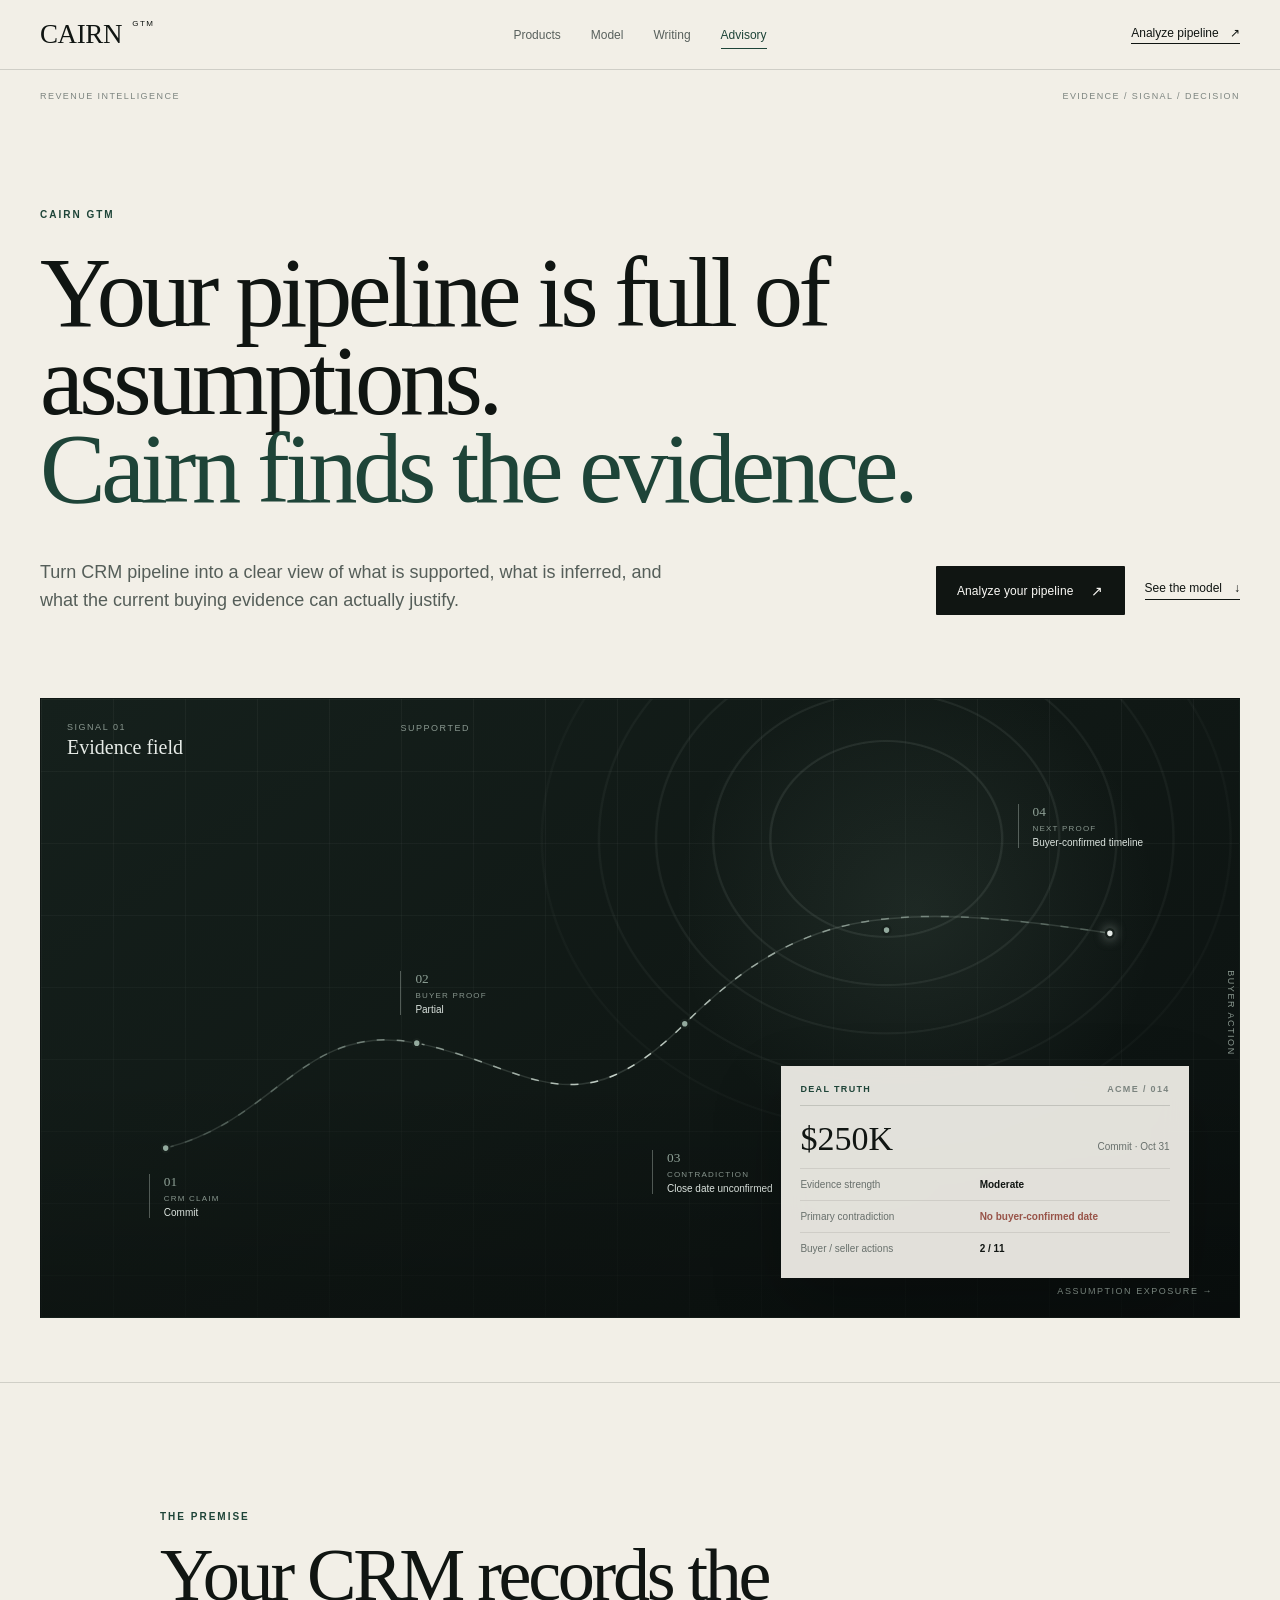
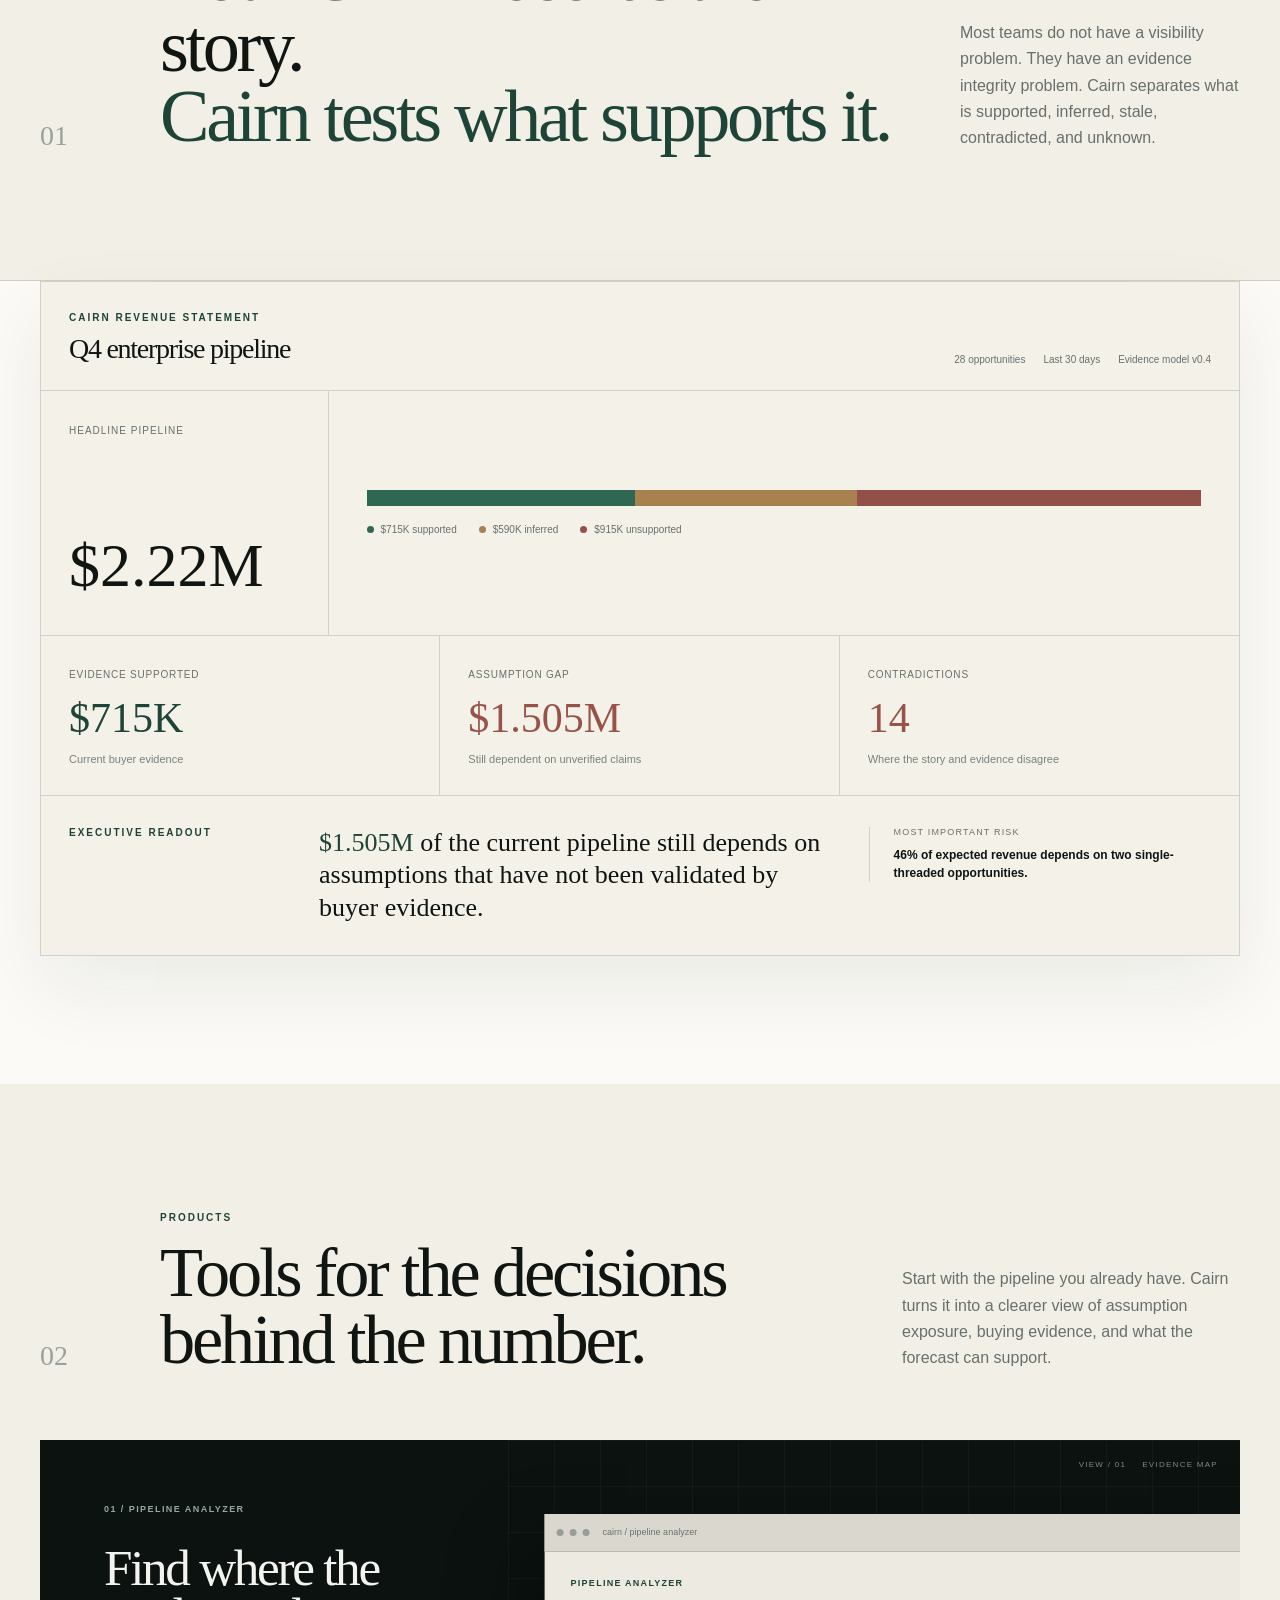
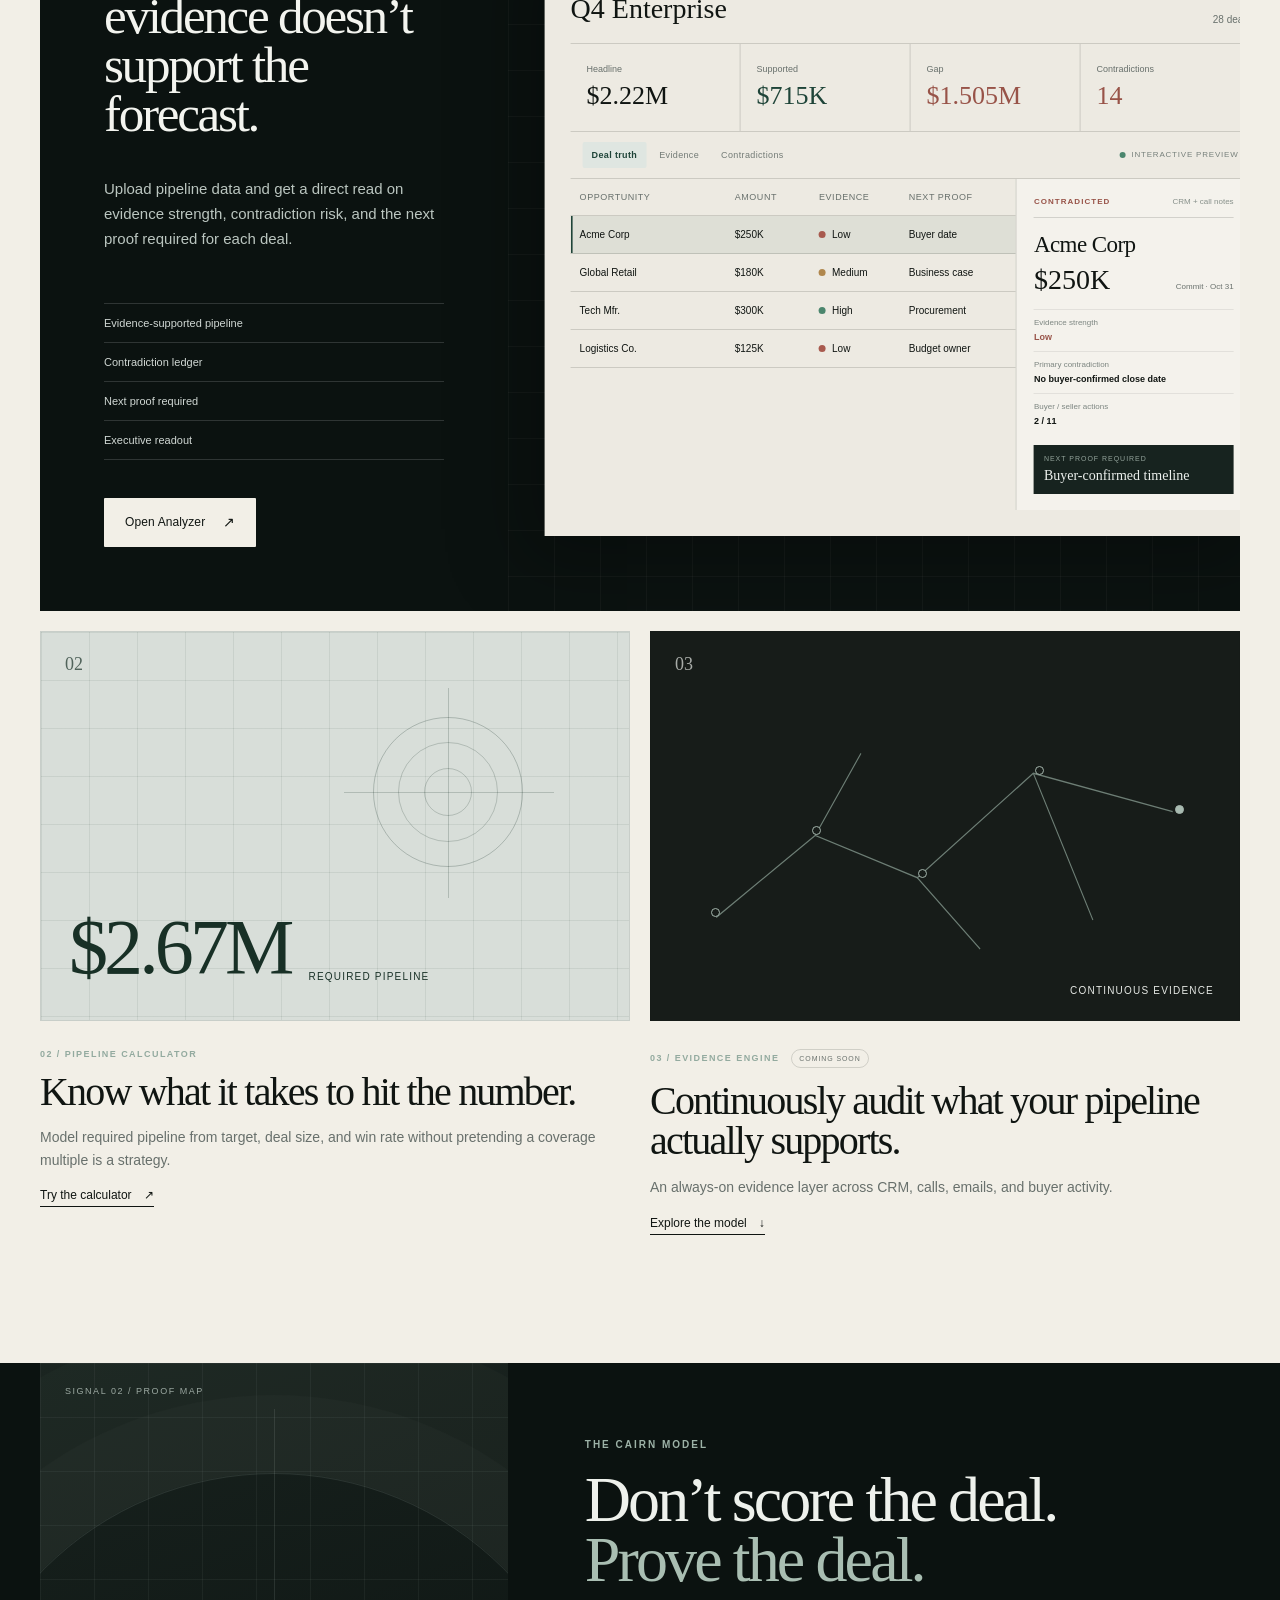
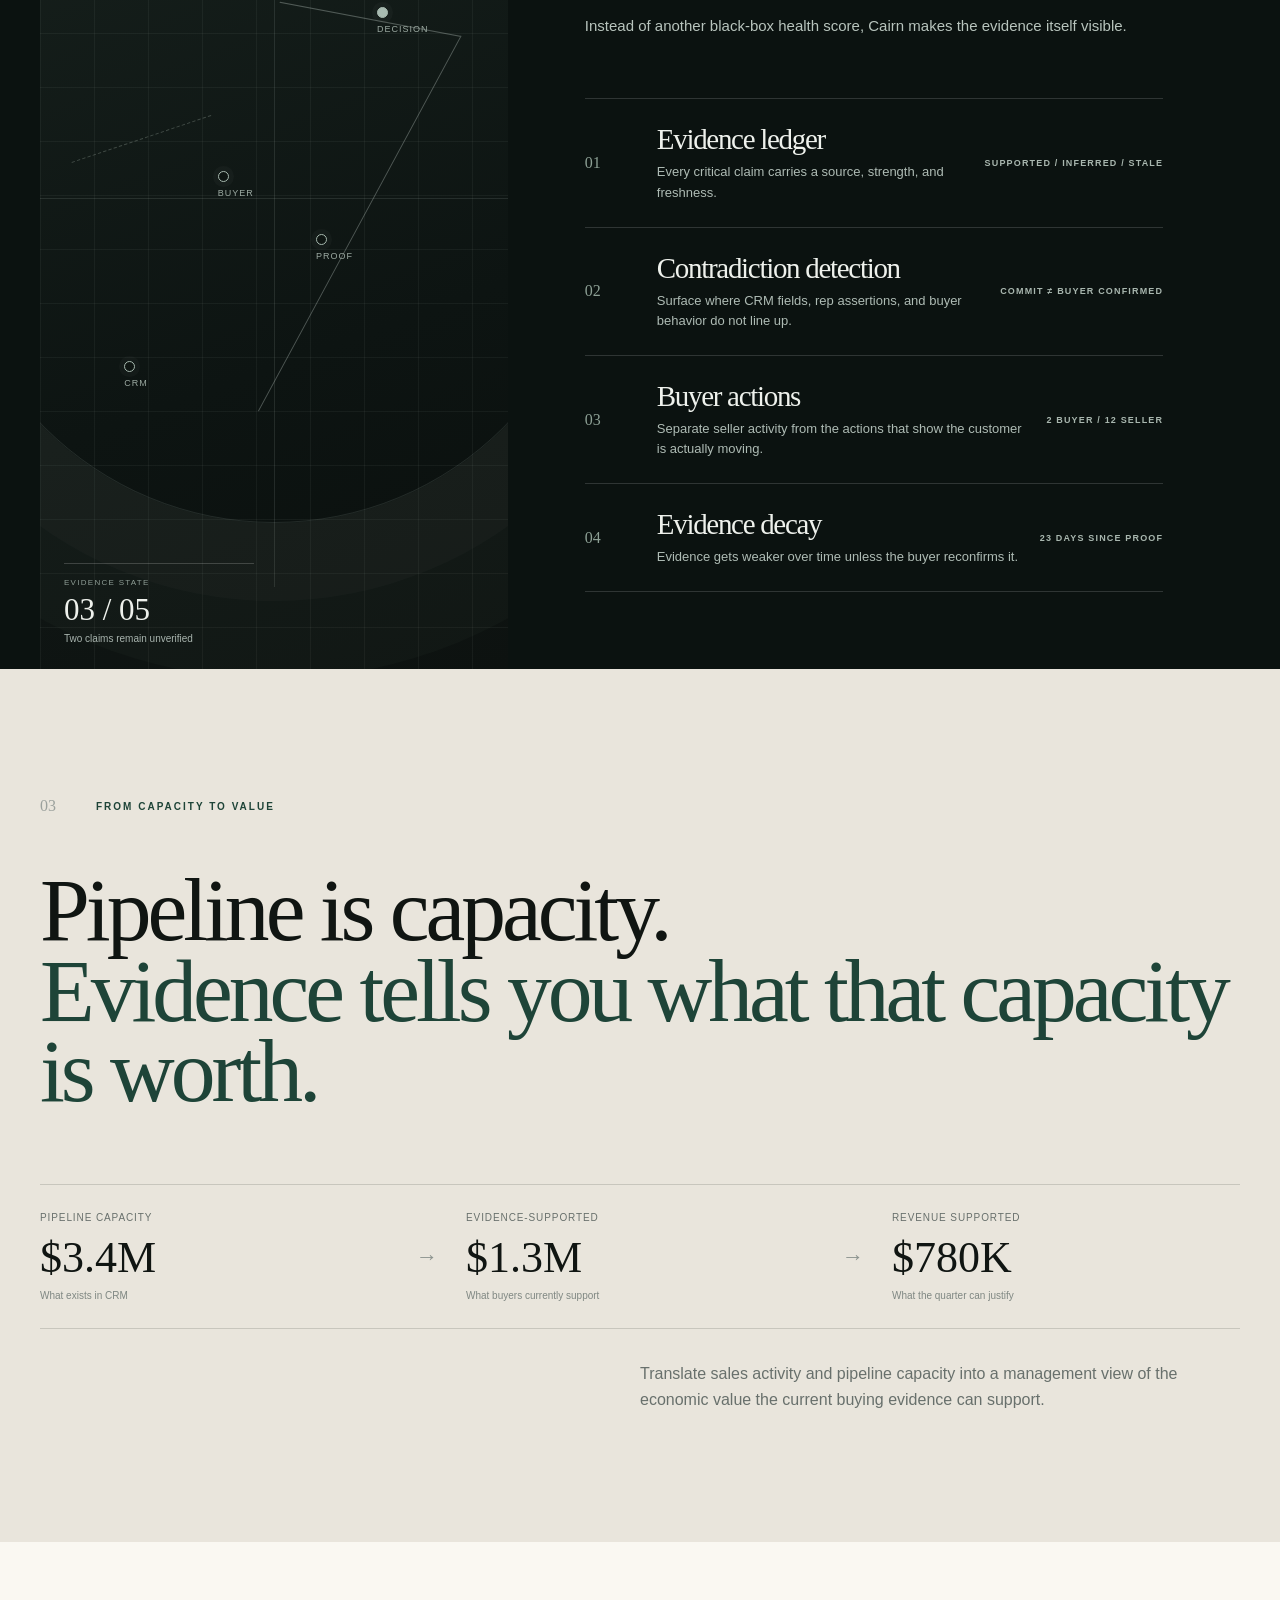
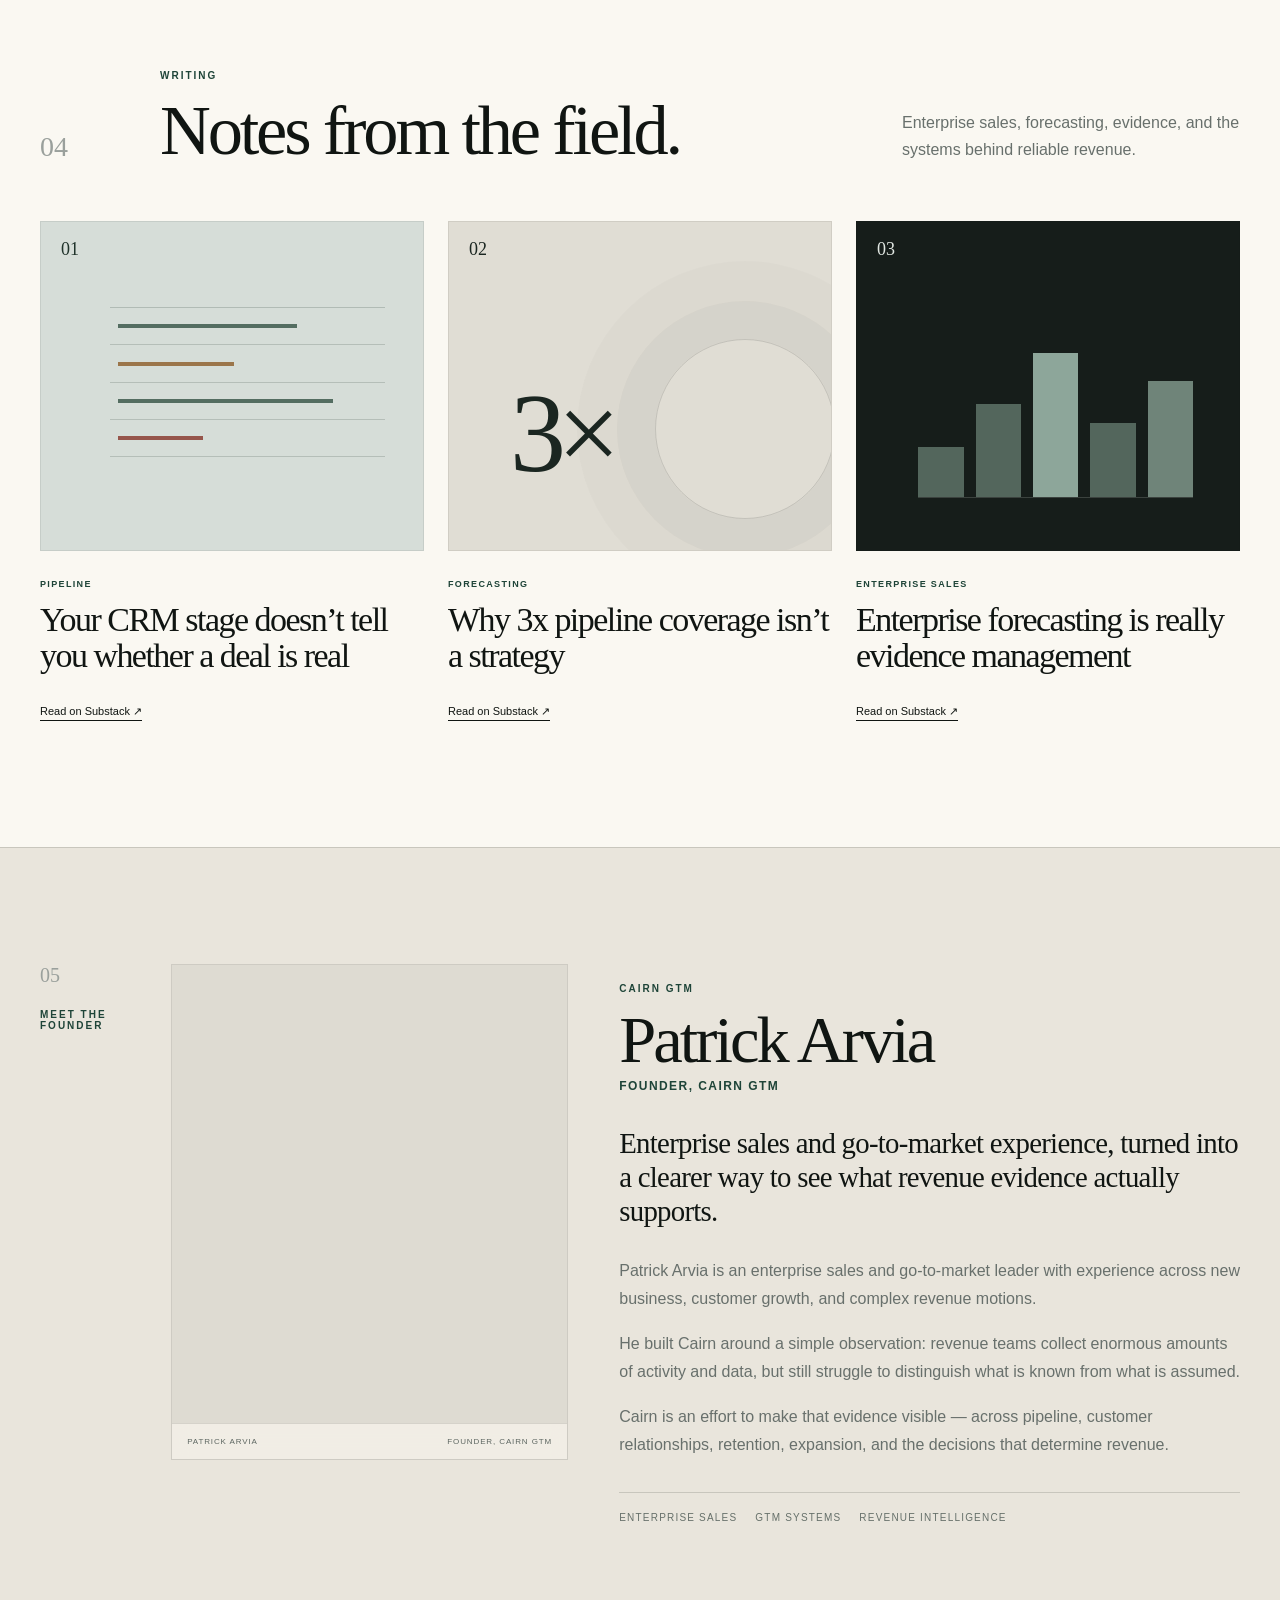
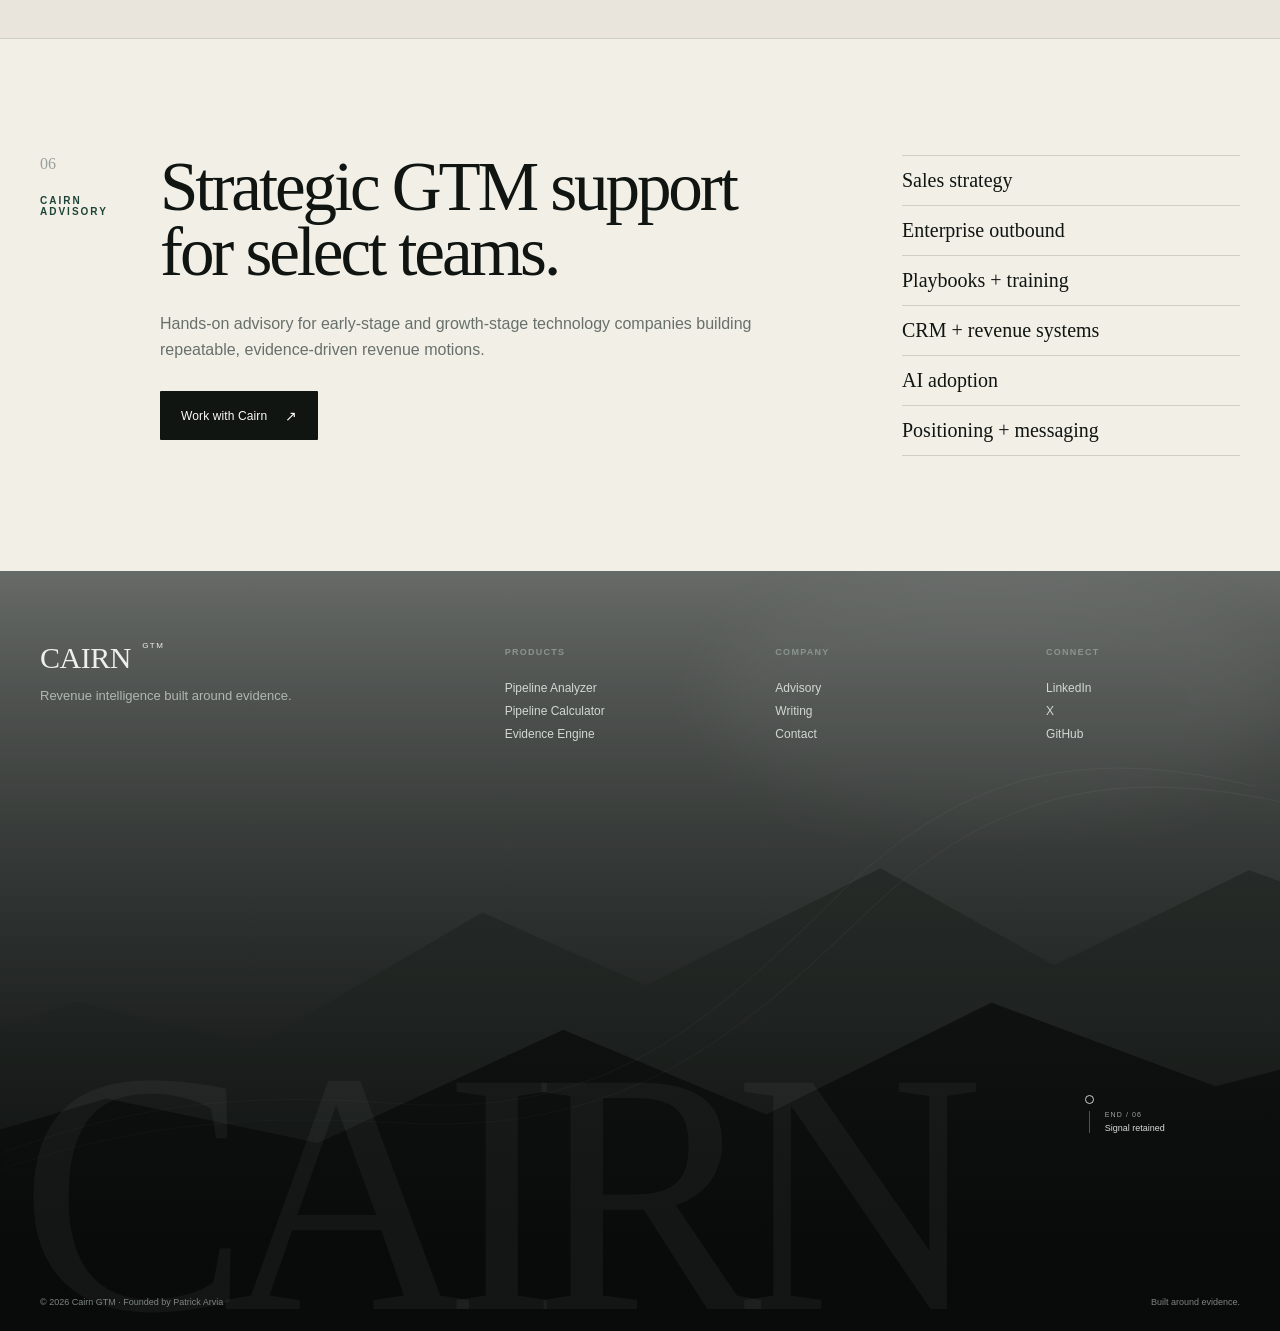
==== index.html @ 14c8bf33 "Restore founder portrait asset" ====
<!doctype html>
<html lang="en" class="no-js">
<head>
  <meta charset="utf-8" />
  <meta name="viewport" content="width=device-width, initial-scale=1" />
  <meta name="description" content="Cairn GTM is an enterprise sales and go-to-market advisory practice founded by Patrick Arvia, with tools for pipeline quality, forecasting, and deal execution." />
  <meta name="theme-color" content="#f2efe7" />
  <meta name="robots" content="index,follow,max-image-preview:large,max-snippet:-1,max-video-preview:-1" />
  <meta name="author" content="Cairn GTM" />
  <link rel="canonical" href="https://cairngtm.com/" />
  <link rel="icon" href="/favicon-96.png" sizes="96x96" type="image/png" />
  <link rel="icon" href="/favicon.svg" type="image/svg+xml" />
  <link rel="manifest" href="/site.webmanifest" />
  <meta property="og:title" content="Cairn GTM — Evidence for Revenue" />
  <meta property="og:description" content="Your pipeline is full of assumptions. Cairn finds the evidence." />
  <meta property="og:type" content="website" />
  <meta property="og:url" content="https://cairngtm.com/" />
  <meta property="og:site_name" content="Cairn GTM" />
  <meta property="og:image" content="https://cairngtm.com/og-image.png" />
  <meta property="og:image:width" content="1200" />
  <meta property="og:image:height" content="630" />
  <meta property="og:image:alt" content="Cairn GTM — Your pipeline is full of assumptions. Cairn finds the evidence." />
  <meta name="twitter:card" content="summary_large_image" />
  <meta name="twitter:title" content="Cairn GTM — Evidence for Revenue" />
  <meta name="twitter:description" content="Your pipeline is full of assumptions. Cairn finds the evidence." />
  <meta name="twitter:image" content="https://cairngtm.com/og-image.png" />
  <meta name="twitter:image:alt" content="Cairn GTM — Your pipeline is full of assumptions. Cairn finds the evidence." />
  <title>Cairn GTM — Evidence for Revenue</title>
  <script type="application/ld+json">
  {
    "@context": "https://schema.org",
    "@type": "WebSite",
    "name": "Cairn GTM",
    "alternateName": ["Cairn", "cairngtm.com"],
    "url": "https://cairngtm.com/"
  }
  </script>

  <script type="application/ld+json">
  {
    "@context": "https://schema.org",
    "@type": "Organization",
    "name": "Cairn GTM",
    "url": "https://cairngtm.com/",
    "description": "An independent enterprise sales and go-to-market advisory practice with evidence-based tools for pipeline quality, forecasting, and deal execution.",
    "founder": {
      "@type": "Person",
      "name": "Patrick Arvia",
      "url": "https://patrickarvia.com/"
    },
    "sameAs": [
      "https://www.linkedin.com/company/cairn-gtm/",
      "https://x.com/CairnGTM"
    ],
    "knowsAbout": [
      "Enterprise sales",
      "Go-to-market strategy",
      "Pipeline intelligence",
      "Sales forecasting",
      "Deal execution",
      "Artificial intelligence adoption"
    ]
  }
  </script>

  <style>
:root{
  --paper:#f2efe7;
  --paper2:#e9e5dc;
  --white:#fbfaf6;
  --ink:#101512;
  --forest:#1e4438;
  --forest2:#17352d;
  --night:#0b1210;
  --night2:#121a17;
  --sage:#9aafa4;
  --muted:#68706c;
  --line:rgba(16,21,18,.15);
  --line-light:rgba(255,255,255,.15);
  --red:#985348;
  --amber:#a27c49;
}
*{box-sizing:border-box}
html{scroll-behavior:smooth}
body{margin:0;background:var(--paper);color:var(--ink);font-family:"Helvetica Neue",Arial,sans-serif;-webkit-font-smoothing:antialiased}
a{color:inherit;text-decoration:none}
button{font:inherit}
h1,h2,h3{font-family:"Iowan Old Style","Palatino Linotype","Book Antiqua",Georgia,serif;font-weight:400;letter-spacing:-.045em;margin:0}
h1 em,h2 em{font-style:normal;color:var(--forest)}
.eyebrow{margin:0;font-size:9px;letter-spacing:.2em;font-weight:700;color:var(--forest);text-transform:uppercase}
.section-index{font-family:"Iowan Old Style",Georgia,serif;font-size:24px;color:#9aa09c}
.button{display:inline-flex;align-items:center;justify-content:center;gap:18px;min-height:47px;padding:0 18px;border:1px solid transparent;border-radius:1px;font-size:11px;letter-spacing:.01em;transition:.25s ease}.button span{font-size:14px}.button-dark{background:var(--ink);color:var(--white)}.button-dark:hover{background:var(--forest)}.button-paper{background:var(--paper);color:var(--ink)}.button-paper:hover{background:var(--white)}
.text-link{font-size:11px;border-bottom:1px solid currentColor;padding-bottom:4px;display:inline-flex;gap:12px;align-items:center}
[data-reveal]{opacity:0;transform:translateY(18px);transition:opacity .7s ease,transform .7s ease}[data-reveal].is-visible{opacity:1;transform:none}

.site-header{height:70px;padding:0 clamp(20px,5.3vw,86px);display:grid;grid-template-columns:1fr auto 1fr;align-items:center;border-bottom:1px solid var(--line);background:rgba(242,239,231,.91);backdrop-filter:blur(18px);position:sticky;top:0;z-index:50}
.wordmark{font-family:"Iowan Old Style",Georgia,serif;font-size:27px;letter-spacing:-.015em}.wordmark span{font-family:"Helvetica Neue",Arial,sans-serif;font-size:8px;letter-spacing:.18em;vertical-align:top;margin-left:4px}
.nav{display:flex;gap:30px;font-size:11px;color:#59615d}.nav a,.header-link{transition:.2s}.nav a:hover,.header-link:hover{color:var(--forest)}
.header-link{justify-self:end;font-size:11px;border-bottom:1px solid currentColor;padding-bottom:3px}.header-link span{margin-left:8px}.menu-toggle{display:none;border:0;background:none;font-size:11px}

.hero{padding:0 clamp(20px,5.3vw,86px) clamp(46px,5vw,78px);border-bottom:1px solid var(--line)}
.hero-meta{display:flex;justify-content:space-between;padding:21px 0 6px;font-size:8px;letter-spacing:.16em;text-transform:uppercase;color:#7d8580}
.hero-copy{padding:clamp(62px,8vw,118px) 0 clamp(60px,6.5vw,98px)}
.hero-copy>.eyebrow{margin-bottom:29px}
.hero h1{font-size:clamp(64px,7.7vw,124px);line-height:.89;max-width:1350px}
.hero-bottom{margin-top:45px;display:grid;grid-template-columns:minmax(280px,650px) auto;gap:50px;align-items:end}
.hero-bottom>p{font-size:17px;line-height:1.62;color:#555e59;margin:0;max-width:640px}.hero-actions{display:flex;align-items:center;justify-content:flex-end;gap:20px;flex-wrap:wrap}

.signal-field{height:clamp(520px,52vw,690px);position:relative;overflow:hidden;background:linear-gradient(145deg,#15201c 0%,#101815 52%,#0b1110 100%);color:#e8ede8;border:1px solid rgba(16,21,18,.08)}
.signal-grid{position:absolute;inset:0;background-image:linear-gradient(rgba(231,238,234,.055) 1px,transparent 1px),linear-gradient(90deg,rgba(231,238,234,.055) 1px,transparent 1px);background-size:72px 72px;mask-image:linear-gradient(to bottom,rgba(0,0,0,.84),rgba(0,0,0,.35))}
.signal-contours{position:absolute;right:-8%;top:-34%;width:72%;height:118%;opacity:.28;background:radial-gradient(ellipse at 48% 48%,transparent 0 18%,rgba(211,225,216,.32) 18.15% 18.35%,transparent 18.55% 27%,rgba(211,225,216,.27) 27.15% 27.35%,transparent 27.55% 36%,rgba(211,225,216,.22) 36.15% 36.35%,transparent 36.55% 45%,rgba(211,225,216,.16) 45.15% 45.35%,transparent 45.55% 54%,rgba(211,225,216,.1) 54.15% 54.35%,transparent 54.55%)}
.signal-field:after{content:"";position:absolute;inset:0;pointer-events:none;background:radial-gradient(circle at 73% 34%,rgba(132,166,148,.12),transparent 25%),linear-gradient(180deg,transparent 60%,rgba(0,0,0,.22));}
.signal-label{position:absolute;left:26px;top:23px;z-index:5;display:grid;gap:4px}.signal-label span,.axis-label{font-size:8px;letter-spacing:.17em;text-transform:uppercase;color:#89978f}.signal-label strong{font-family:"Iowan Old Style",Georgia,serif;font-size:18px;font-weight:400;color:#e6ebe7}
.axis-label{position:absolute;z-index:5}.axis-top{left:30%;top:24px}.axis-right{right:-34px;top:50%;transform:rotate(90deg)}.axis-bottom{right:26px;bottom:21px}
.signal-path{position:absolute;inset:11% 5% 8% 5%;width:90%;height:81%;z-index:2;overflow:visible}.trace{fill:none;stroke-width:1.5;vector-effect:non-scaling-stroke}.trace.ghost{stroke:rgba(199,216,206,.16)}.trace.live{stroke:url(#pathGradient);stroke-dasharray:8 12;animation:traceMove 12s linear infinite}.node-dot{fill:#93aa9e;stroke:#17201c;stroke-width:3}.node-dot.active{fill:#e6ece8;filter:drop-shadow(0 0 7px rgba(215,228,220,.55))}
.signal-node{position:absolute;z-index:5;display:grid;gap:4px;min-width:122px;padding-left:14px;border-left:1px solid rgba(221,232,225,.32)}.signal-node small{font-family:"Iowan Old Style",Georgia,serif;color:#8ea096}.signal-node span{font-size:7px;letter-spacing:.15em;color:#87958d}.signal-node b{font-size:9px;font-weight:500;color:#dce4df}.node-one{left:9%;bottom:16%}.node-two{left:30%;top:44%}.node-three{left:51%;bottom:20%}.node-four{right:8%;top:17%}
.deal-truth-card{position:absolute;right:4.2%;bottom:6.4%;z-index:8;width:min(400px,38%);background:rgba(239,237,230,.95);color:var(--ink);backdrop-filter:blur(15px);box-shadow:0 28px 70px rgba(0,0,0,.22);padding:16px 17px 12px}.card-top{display:flex;justify-content:space-between;padding-bottom:11px;border-bottom:1px solid var(--line);font-size:8px;letter-spacing:.15em;color:var(--forest);font-weight:700}.card-top i{font-style:normal;color:#7b847f}.card-number{display:flex;justify-content:space-between;align-items:baseline;padding:14px 0 10px}.card-number strong{font-family:"Iowan Old Style",Georgia,serif;font-size:30px;font-weight:400}.card-number span{font-size:9px;color:var(--muted)}.card-line{display:grid;grid-template-columns:1fr 1.15fr;gap:14px;border-top:1px solid rgba(16,21,18,.09);padding:9px 0;font-size:9px}.card-line span{color:var(--muted)}.card-line b{font-weight:600}.card-line .risk{color:var(--red)}

.manifesto{padding:clamp(94px,10vw,152px) clamp(20px,5.3vw,86px);display:grid;grid-template-columns:80px minmax(0,1.5fr) minmax(280px,.55fr);gap:40px;border-bottom:1px solid var(--line);align-items:end}.manifesto h2{font-size:clamp(48px,5.8vw,90px);line-height:.95;margin-top:18px}.manifesto-note{margin:0;font-size:15px;line-height:1.65;color:var(--muted);max-width:430px}

.statement-section{padding:0 clamp(20px,5.3vw,86px) clamp(110px,10vw,155px);background:var(--white)}.statement-shell{background:#f4f1e9;border:1px solid var(--line);box-shadow:0 32px 75px rgba(18,31,25,.065)}.statement-head{display:flex;justify-content:space-between;align-items:flex-end;padding:22px 24px;border-bottom:1px solid var(--line)}.statement-head h3{font-size:25px;margin-top:8px}.statement-meta{display:flex;gap:18px;font-size:9px;color:var(--muted)}.statement-primary{display:grid;grid-template-columns:.48fr 1.52fr;min-height:220px;border-bottom:1px solid var(--line)}.primary-number{padding:30px 24px;border-right:1px solid var(--line);display:flex;flex-direction:column;justify-content:space-between}.primary-number span{font-size:9px;text-transform:uppercase;letter-spacing:.1em;color:var(--muted)}.primary-number strong{font-family:"Iowan Old Style",Georgia,serif;font-weight:400;font-size:clamp(48px,5vw,74px)}.composition{padding:34px;display:flex;flex-direction:column;justify-content:center}.composition-bar{height:16px;display:flex;overflow:hidden;background:#d8d4c9}.composition-bar i{height:100%;display:block}.supported{background:#2f6753}.inferred{background:#a7824f}.unsupported{background:#925148}.composition-key{display:flex;gap:22px;flex-wrap:wrap;margin-top:18px;font-size:9px;color:var(--muted)}.dot{width:7px;height:7px;border-radius:50%;display:inline-block;margin-right:7px}.supported-dot{background:#2f6753}.inferred-dot{background:#a7824f}.unsupported-dot{background:#925148}.statement-grid{display:grid;grid-template-columns:repeat(3,1fr);border-bottom:1px solid var(--line)}.statement-grid article{padding:24px;border-right:1px solid var(--line);min-height:145px}.statement-grid article:last-child{border-right:0}.statement-grid span{font-size:9px;text-transform:uppercase;color:var(--muted);letter-spacing:.08em}.statement-grid strong{display:block;font-family:"Iowan Old Style",Georgia,serif;font-size:38px;font-weight:400;margin:12px 0 7px}.statement-grid small{font-size:10px;color:#7a817d}.statement-grid article:nth-child(1) strong{color:var(--forest)}.statement-grid article:nth-child(n+2) strong{color:var(--red)}.statement-readout{display:grid;grid-template-columns:.5fr 1.2fr .8fr;gap:32px;align-items:start;padding:28px 24px}.statement-readout>p{font-family:"Iowan Old Style",Georgia,serif;font-size:24px;line-height:1.25;margin:0}.statement-readout>p strong{font-weight:400;color:var(--forest)}.readout-note{border-left:1px solid var(--line);padding-left:24px}.readout-note span,.readout-note b{display:block}.readout-note span{font-size:8px;letter-spacing:.13em;text-transform:uppercase;color:var(--muted);margin-bottom:9px}.readout-note b{font-size:11px;line-height:1.5;font-weight:600}

.products{padding:clamp(108px,10vw,158px) clamp(20px,5.3vw,86px);background:var(--paper)}.section-intro{display:grid;grid-template-columns:80px minmax(0,1.35fr) minmax(280px,.65fr);gap:40px;align-items:end;margin-bottom:68px}.section-intro h2{font-size:clamp(50px,5.5vw,86px);line-height:.94;margin-top:16px}.section-intro>p{margin:0;font-size:15px;line-height:1.65;color:var(--muted);max-width:500px}
.feature-product{display:grid;grid-template-columns:.72fr 1.28fr;background:var(--night);color:#f3f4ef;min-height:720px;overflow:hidden}.feature-copy{padding:clamp(48px,5vw,80px);display:flex;flex-direction:column;align-items:flex-start}.product-index{font-size:8px;letter-spacing:.16em;font-weight:700;text-transform:uppercase;color:#93aa9f;margin:0}.feature-copy h3{font-size:clamp(44px,4.5vw,70px);line-height:.95;margin:30px 0 24px}.feature-copy>p:not(.product-index){font-size:14px;line-height:1.65;color:#bbc6c0;max-width:510px}.feature-points{display:grid;width:100%;margin:36px 0 38px;border-top:1px solid var(--line-light)}.feature-points span{padding:12px 0;border-bottom:1px solid var(--line-light);font-size:10px;color:#d1d8d4}
.feature-screen-wrap{position:relative;display:flex;align-items:center;padding:62px 0 62px 0;background-image:linear-gradient(rgba(255,255,255,.035) 1px,transparent 1px),linear-gradient(90deg,rgba(255,255,255,.035) 1px,transparent 1px);background-size:46px 46px}.screen-coordinate{position:absolute;right:22px;top:20px;font-size:7px;letter-spacing:.16em;color:#7d8d84;display:flex;gap:16px}.feature-screen{width:105%;margin-left:0;background:#edeae2;color:var(--ink);box-shadow:-24px 28px 70px rgba(0,0,0,.28);transform:translateX(5%)}.screen-browser{height:34px;display:flex;align-items:center;gap:6px;padding:0 12px;background:#dad7cf;border-bottom:1px solid var(--line)}.screen-browser i{width:7px;height:7px;border-radius:50%;background:#979d99}.screen-browser span{margin-left:7px;font-size:8px;color:#6a716d}.screen-main{padding:22px}.screen-heading{display:flex;justify-content:space-between;align-items:flex-end;padding-bottom:18px;border-bottom:1px solid var(--line)}.screen-heading>div{display:grid;gap:5px}.screen-heading small{font-size:8px;letter-spacing:.14em;color:var(--forest);font-weight:700}.screen-heading strong{font-family:"Iowan Old Style",Georgia,serif;font-size:25px;font-weight:400}.screen-heading>span{font-size:9px;color:var(--muted)}.screen-stats{display:grid;grid-template-columns:repeat(4,1fr);border-bottom:1px solid var(--line)}.screen-stats div{padding:18px 14px;border-right:1px solid var(--line)}.screen-stats div:last-child{border-right:0}.screen-stats small,.screen-stats b{display:block}.screen-stats small{font-size:8px;color:var(--muted)}.screen-stats b{font-family:"Iowan Old Style",Georgia,serif;font-size:24px;font-weight:400;margin-top:7px}.screen-stats div:nth-child(2) b{color:var(--forest)}.screen-stats div:nth-child(n+3) b{color:var(--red)}.screen-row{display:grid;grid-template-columns:1.35fr .7fr .75fr .9fr;gap:8px;padding:12px 8px;border-bottom:1px solid var(--line);font-size:9px;align-items:center}.screen-row.head{font-size:8px;text-transform:uppercase;color:var(--muted);letter-spacing:.06em}.status{width:7px;height:7px;border-radius:50%;display:inline-block;margin-right:6px}.status.good{background:#4b866d}.status.stale{background:#b0874d}.status.bad{background:#a85a4e}
.product-editorial-grid{display:grid;grid-template-columns:1fr 1fr;gap:20px;margin-top:20px}.editorial-art{height:350px;margin-bottom:28px;position:relative;overflow:hidden;display:flex;align-items:flex-end;padding:28px;border:1px solid rgba(16,21,18,.08)}.art-index{position:absolute;left:24px;top:22px;font-family:"Iowan Old Style",Georgia,serif;font-size:18px;opacity:.7}.calc-art{background:#d8ded9;color:#183026}.calc-grid{position:absolute;inset:0;background-image:linear-gradient(rgba(24,48,38,.08) 1px,transparent 1px),linear-gradient(90deg,rgba(24,48,38,.08) 1px,transparent 1px);background-size:48px 48px}.calc-crosshair{position:absolute;right:18%;top:22%;width:150px;height:150px;border:1px solid rgba(24,48,38,.24);border-radius:50%}.calc-crosshair:before,.calc-crosshair:after{content:"";position:absolute;background:rgba(24,48,38,.2)}.calc-crosshair:before{width:1px;height:210px;left:50%;top:-30px}.calc-crosshair:after{height:1px;width:210px;top:50%;left:-30px}.calc-crosshair i{position:absolute;border-radius:50%;border:1px solid rgba(24,48,38,.2)}.calc-crosshair i:first-child{inset:24px}.calc-crosshair i:last-child{inset:50px}.calc-art strong{position:relative;z-index:2;font-family:"Iowan Old Style",Georgia,serif;font-size:72px;font-weight:400;letter-spacing:-.05em}.calc-art small{position:relative;z-index:2;margin:0 0 10px 18px;font-size:9px;text-transform:uppercase;letter-spacing:.12em}.engine-art{background:#171c19;color:#e6e9e5}.engine-network{position:absolute;inset:58px 28px 26px}.engine-network svg{position:absolute;inset:0;width:100%;height:100%}.engine-network path{fill:none;stroke:#6d7e75;stroke-width:1}.engine-network i{position:absolute;width:9px;height:9px;border:1px solid #a5b6ad;border-radius:50%;background:#171c19;z-index:2}.engine-network i:nth-child(1){left:6%;top:72%}.engine-network i:nth-child(2){left:25%;top:45%}.engine-network i:nth-child(3){left:45%;top:59%}.engine-network i:nth-child(4){left:67%;top:25%}.engine-network i:nth-child(5){right:5%;top:38%;background:#a8bbb1}.engine-art small{position:absolute;right:25px;bottom:24px;font-size:9px;letter-spacing:.12em;text-transform:uppercase}.product-editorial-grid h3{font-size:38px;line-height:1.02;margin:13px 0}.product-editorial-grid article>p:not(.product-index){font-size:13px;line-height:1.6;color:var(--muted);max-width:580px}.title-line{display:flex;align-items:center;gap:12px}.pill{font-size:7px;letter-spacing:.13em;border:1px solid var(--line);padding:5px 7px;border-radius:99px;color:var(--muted)}

.model{display:grid;grid-template-columns:.72fr 1.28fr;min-height:860px;background:var(--night);color:#eef1ec}.model-visual{position:relative;overflow:hidden;min-height:860px;background:linear-gradient(160deg,#18221e,#0d1412 64%,#0a0f0d)}.model-grid{position:absolute;inset:0;background-image:linear-gradient(rgba(227,236,231,.05) 1px,transparent 1px),linear-gradient(90deg,rgba(227,236,231,.05) 1px,transparent 1px);background-size:54px 54px}.model-rings{position:absolute;width:650px;height:650px;left:50%;top:48%;transform:translate(-50%,-50%);border:1px solid rgba(203,219,210,.12);border-radius:50%;box-shadow:0 0 0 78px rgba(203,219,210,.025),0 0 0 156px rgba(203,219,210,.02),0 0 0 234px rgba(203,219,210,.012)}.model-rings:before,.model-rings:after{content:"";position:absolute;background:rgba(203,219,210,.12)}.model-rings:before{height:1px;width:120%;left:-10%;top:50%}.model-rings:after{width:1px;height:120%;top:-10%;left:50%}.model-route{position:absolute;width:42%;height:42%;left:28%;top:28%;border-top:1px solid rgba(211,225,216,.32);border-right:1px solid rgba(211,225,216,.32);transform:skew(-20deg) rotate(10deg)}.model-route:before{content:"";position:absolute;width:67%;height:44%;left:-44%;top:36%;border-top:1px dashed rgba(211,225,216,.25);transform:rotate(-31deg)}.model-label{position:absolute;left:25px;top:23px;z-index:4;font-size:8px;letter-spacing:.17em;text-transform:uppercase;color:#9ca9a2}.map-node{position:absolute;z-index:5;display:grid;gap:6px;font-size:8px;letter-spacing:.11em;color:#9caaa2;text-transform:uppercase}.map-node i{width:11px;height:11px;border:1px solid #a7b9af;border-radius:50%;background:#0e1512;box-shadow:0 0 0 5px rgba(167,185,175,.04)}.m1{left:18%;top:66%}.m2{left:38%;top:45%}.m3{left:59%;top:52%}.m4{right:17%;top:27%}.m4 i{background:#a8bbb1}.model-reading{position:absolute;left:24px;bottom:25px;z-index:5;width:190px;padding-top:14px;border-top:1px solid rgba(255,255,255,.18);display:grid;gap:5px}.model-reading span{font-size:7px;letter-spacing:.16em;color:#8e9d95}.model-reading strong{font-family:"Iowan Old Style",Georgia,serif;font-size:28px;font-weight:400}.model-reading small{font-size:9px;color:#a8b4ae}.model-content{padding:clamp(58px,6vw,92px)}.model-intro{max-width:800px;margin-bottom:60px}.model-intro .eyebrow{color:#9db2a7}.model-intro h2{font-size:clamp(52px,5vw,82px);line-height:.94;margin:20px 0 23px}.model-intro h2 em{color:#a9beb2}.model-intro>p:last-child{color:#b8c4bd;line-height:1.6;font-size:14px}.model-list{border-top:1px solid var(--line-light)}.model-list article{display:grid;grid-template-columns:52px 1fr auto;gap:20px;align-items:center;padding:24px 0;border-bottom:1px solid var(--line-light)}.model-list article>span{font-family:"Iowan Old Style",Georgia,serif;color:#8da095}.model-list h3{font-size:27px;margin-bottom:6px}.model-list p{margin:0;color:#aebbb4;font-size:12px;line-height:1.55}.model-list b{font-size:8px;letter-spacing:.13em;color:#a9b7af;font-weight:600;white-space:nowrap}

.value-section{padding:clamp(108px,10vw,154px) clamp(20px,5.3vw,86px);background:var(--paper2)}.value-kicker{display:flex;gap:40px;align-items:center}.value-kicker>span{font-family:"Iowan Old Style",Georgia,serif;color:#9ba19d}.value-section h2{font-size:clamp(58px,7vw,108px);line-height:.9;max-width:1320px;margin:55px 0 72px}.value-section h2 em{color:var(--forest)}.value-flow{display:grid;grid-template-columns:1fr auto 1fr auto 1fr;border-top:1px solid var(--line);border-bottom:1px solid var(--line)}.value-flow>div{padding:27px 0}.value-flow>div+div{padding-left:28px}.value-flow span,.value-flow strong,.value-flow small{display:block}.value-flow span{font-size:9px;text-transform:uppercase;letter-spacing:.09em;color:var(--muted)}.value-flow strong{font-family:"Iowan Old Style",Georgia,serif;font-size:42px;font-weight:400;margin-top:9px}.value-flow small{font-size:9px;color:#7f8782;margin-top:7px}.value-flow>i{align-self:center;font-style:normal;font-size:22px;color:#8d948f;padding:0 28px}.value-note{font-size:15px;line-height:1.65;color:var(--muted);max-width:600px;margin:32px 0 0 auto}

.writing{padding:clamp(108px,10vw,152px) clamp(20px,5.3vw,86px);background:#faf8f2}.writing-intro{margin-bottom:58px}.article-grid{display:grid;grid-template-columns:repeat(3,1fr);gap:24px}.article-card{display:block}.article-art{height:310px;margin-bottom:22px;position:relative;overflow:hidden;border:1px solid rgba(16,21,18,.08)}.article-art>span{position:absolute;left:20px;top:17px;font-family:"Iowan Old Style",Georgia,serif;font-size:18px;z-index:3}.art-one{background:#d6ddd8;color:#20332b}.mini-ledger{position:absolute;left:18%;right:10%;bottom:17%;top:26%;border-top:1px solid rgba(32,51,43,.2)}.mini-ledger i{display:block;height:20%;border-bottom:1px solid rgba(32,51,43,.18);position:relative}.mini-ledger i:after{content:"";position:absolute;left:3%;top:50%;width:var(--w,65%);height:4px;background:#546d61;transform:translateY(-50%)}.mini-ledger i:nth-child(2):after{width:42%;background:#9b754a}.mini-ledger i:nth-child(3):after{width:78%}.mini-ledger i:nth-child(4):after{width:31%;background:#96554b}.art-two{background:#e0ddd4;color:#1b2621}.coverage-mark{position:absolute;left:16%;bottom:16%;font-family:"Iowan Old Style",Georgia,serif;font-size:112px;letter-spacing:-.08em}.coverage-mark i{position:absolute;width:180px;height:180px;border:1px solid rgba(27,38,33,.15);border-radius:50%;left:145px;top:-30px;box-shadow:0 0 0 38px rgba(27,38,33,.03),0 0 0 78px rgba(27,38,33,.02)}.art-three{background:#161d1a;color:#e1e7e2}.evidence-bars{position:absolute;left:16%;right:12%;bottom:16%;height:58%;display:flex;gap:12px;align-items:flex-end;border-bottom:1px solid rgba(225,231,226,.18)}.evidence-bars i{display:block;flex:1;background:#53665c}.evidence-bars i:nth-child(1){height:26%}.evidence-bars i:nth-child(2){height:49%}.evidence-bars i:nth-child(3){height:76%;background:#8da69a}.evidence-bars i:nth-child(4){height:39%}.evidence-bars i:nth-child(5){height:61%;background:#6f8479}.article-card small{font-size:8px;letter-spacing:.15em;color:var(--forest);font-weight:700}.article-card h3{font-size:31px;line-height:1.05;margin:11px 0 28px}.article-card b{font-size:10px;font-weight:500;border-bottom:1px solid currentColor;padding-bottom:3px}

.advisory{padding:clamp(98px,9vw,142px) clamp(20px,5.3vw,86px);display:grid;grid-template-columns:80px 1.35fr .65fr;gap:40px;background:var(--paper);border-top:1px solid var(--line)}.advisory-label{display:grid;align-content:start;gap:22px}.advisory-label>span{font-family:"Iowan Old Style",Georgia,serif;color:#9aa09c}.advisory-copy h2{font-size:clamp(50px,5.4vw,84px);line-height:.94}.advisory-copy>p{font-size:15px;line-height:1.65;color:var(--muted);max-width:640px;margin:26px 0 28px}.advisory-list{border-top:1px solid var(--line);align-self:end}.advisory-list span{display:block;padding:13px 0;border-bottom:1px solid var(--line);font-family:"Iowan Old Style",Georgia,serif;font-size:19px}

.footer{position:relative;overflow:hidden;background:#090c0b;color:#edf0eb;min-height:760px;padding:0 clamp(20px,5.3vw,86px) 28px}.footer-landscape{position:absolute;inset:0;z-index:0}.footer-landscape>svg{width:100%;height:100%;display:block}.footer-fade{position:absolute;inset:0;background:linear-gradient(180deg,rgba(7,10,9,.14),rgba(7,10,9,.5) 58%,rgba(7,10,9,.95) 91%)}.footer-waypoint{position:absolute;right:9%;bottom:26%;z-index:3;display:grid;gap:5px;border-left:1px solid rgba(255,255,255,.28);padding-left:15px}.footer-waypoint i{position:absolute;width:9px;height:9px;border:1px solid #c9d1cc;border-radius:50%;left:-5px;top:-16px}.footer-waypoint span{font-size:7px;letter-spacing:.16em;color:#9ca59f}.footer-waypoint b{font-size:9px;font-weight:500;color:#d6dcd8}.footer-content{position:relative;z-index:4;padding-top:70px;display:grid;grid-template-columns:2fr repeat(3,1fr);gap:6vw}.footer-brand p{color:#b0b8b2;font-size:12px}.footer h4{font-size:8px;letter-spacing:.14em;text-transform:uppercase;color:#8b948e;margin:6px 0 15px}.footer-content>div:not(:first-child){display:flex;flex-direction:column;gap:9px;font-size:11px;color:#d2d7d3}.footer-giant{position:absolute;left:1.5%;bottom:1.5%;z-index:2;font-family:"Iowan Old Style",Georgia,serif;font-size:clamp(150px,27vw,430px);letter-spacing:-.08em;color:rgba(255,255,255,.045);line-height:.73;white-space:nowrap}.footer-bottom{position:absolute;left:clamp(20px,5.3vw,86px);right:clamp(20px,5.3vw,86px);bottom:24px;z-index:5;display:flex;justify-content:space-between;font-size:8px;color:#7d8580}.footer-mark{font-size:30px}

@keyframes traceMove{to{stroke-dashoffset:-120}}
@media(prefers-reduced-motion:reduce){html{scroll-behavior:auto}.trace.live{animation:none}[data-reveal]{opacity:1;transform:none;transition:none}}

@media(max-width:1050px){
  .nav,.header-link{display:none}.site-header{grid-template-columns:1fr auto}.menu-toggle{display:block}
  .hero-bottom{grid-template-columns:1fr}.hero-actions{justify-content:flex-start}.manifesto,.section-intro,.advisory{grid-template-columns:60px 1fr}.manifesto-note,.section-intro>p,.advisory-list{grid-column:2}
  .signal-node.node-three{display:none}.deal-truth-card{width:min(390px,50%)}
  .statement-primary{grid-template-columns:1fr}.primary-number{border-right:0;border-bottom:1px solid var(--line);min-height:165px}.statement-readout{grid-template-columns:1fr}.readout-note{border-left:0;border-top:1px solid var(--line);padding-left:0;padding-top:18px}
  .feature-product,.model{grid-template-columns:1fr}.feature-screen-wrap{padding:35px 42px 58px}.feature-screen{width:100%;transform:none}.model-visual{min-height:580px}.model-content{padding-top:70px}.product-editorial-grid{grid-template-columns:1fr}.article-grid{grid-template-columns:1fr 1fr}.footer-content{grid-template-columns:1.5fr 1fr 1fr}.footer-content>div:last-child{display:none}
}
@media(max-width:680px){
  .site-header{height:64px;padding:0 18px}.wordmark{font-size:23px}.hero{padding:0 18px 28px}.hero-meta{padding-top:16px}.hero-meta span:last-child{display:none}.hero-copy{padding:58px 0 52px}.hero h1{font-size:52px;line-height:.93}.hero-bottom{margin-top:30px}.hero-bottom>p{font-size:15px}.signal-field{height:570px}.axis-label{display:none}.signal-contours{width:120%;right:-50%;top:-20%}.signal-path{inset:16% 2% 15% 2%;width:96%;height:69%}.signal-node{min-width:auto}.node-one{left:7%;bottom:31%}.node-two{left:38%;top:31%}.node-four{right:7%;top:15%}.deal-truth-card{left:14px;right:14px;bottom:14px;width:auto}.signal-label{left:15px;top:15px}
  .manifesto{padding:78px 18px;grid-template-columns:1fr;gap:20px}.manifesto h2{font-size:45px}.manifesto-note{grid-column:1;font-size:14px}
  .statement-section{padding:0 18px 80px}.statement-head{align-items:flex-start;flex-direction:column;gap:15px}.statement-meta{flex-wrap:wrap}.statement-primary{min-height:0}.primary-number{min-height:150px}.primary-number strong{font-size:54px}.composition{padding:24px 20px}.statement-grid{grid-template-columns:1fr}.statement-grid article{border-right:0;border-bottom:1px solid var(--line)}.statement-grid article:last-child{border-bottom:0}.statement-readout{padding:22px 18px}.statement-readout>p{font-size:21px}
  .products,.value-section,.writing,.advisory{padding:80px 18px}.section-intro{grid-template-columns:1fr;gap:18px}.section-index,.section-intro>p{grid-column:1}.section-intro h2{font-size:45px}.feature-copy{padding:38px 24px}.feature-copy h3{font-size:43px}.feature-screen-wrap{padding:28px 12px 18px}.screen-coordinate{display:none}.screen-main{padding:14px}.screen-stats{grid-template-columns:1fr 1fr}.screen-stats div:nth-child(2){border-right:0}.screen-stats div:nth-child(-n+2){border-bottom:1px solid var(--line)}.screen-row{grid-template-columns:1fr .75fr .75fr}.screen-row span:last-child{display:none}.editorial-art{height:280px}.calc-art strong{font-size:56px}.product-editorial-grid h3{font-size:34px}
  .model-visual{min-height:450px}.model-rings{width:380px;height:380px}.model-content{padding:66px 18px}.model-intro h2{font-size:47px}.model-list article{grid-template-columns:34px 1fr}.model-list article>b{grid-column:2;white-space:normal}.model-list h3{font-size:24px}.m1{left:12%;top:68%}.m2{left:34%;top:45%}.m3{left:57%;top:54%}.m4{right:10%;top:25%}
  .value-kicker{gap:20px}.value-section h2{font-size:49px;margin:40px 0 50px}.value-flow{grid-template-columns:1fr}.value-flow>i{transform:rotate(90deg);justify-self:center;padding:3px}.value-flow>div+div{padding-left:0}.value-note{margin-left:0}
  .writing-intro{grid-template-columns:1fr}.article-grid{grid-template-columns:1fr}.article-art{height:280px}.article-card h3{font-size:29px}
  .advisory{grid-template-columns:1fr;gap:20px}.advisory-list{grid-column:1}.advisory-copy h2{font-size:45px}
  .footer{min-height:720px;padding-left:18px;padding-right:18px}.footer-content{grid-template-columns:1fr 1fr;gap:38px 24px}.footer-brand{grid-column:1/3}.footer-bottom{left:18px;right:18px;display:grid;gap:5px}.footer-giant{font-size:125px;bottom:7%}.footer-waypoint{right:8%;bottom:31%}
}

/* V5 — production polish */
:focus-visible{outline:2px solid #6f8f80;outline-offset:4px}
.site-header{transition:height .28s ease,box-shadow .28s ease,background .28s ease}
.site-header.is-scrolled{height:62px;background:rgba(242,239,231,.965);box-shadow:0 12px 30px rgba(16,21,18,.055)}
.scroll-progress{position:absolute;left:0;right:0;bottom:-1px;height:1px;background:transparent;overflow:hidden;pointer-events:none}
.scroll-progress i{display:block;width:100%;height:100%;background:var(--forest);transform:scaleX(0);transform-origin:left center;will-change:transform}
.nav a{position:relative}.nav a:after{content:"";position:absolute;left:0;right:100%;bottom:-7px;height:1px;background:var(--forest);transition:right .25s ease}.nav a:hover:after,.nav a.is-active:after{right:0}.nav a.is-active{color:var(--forest)}
.button span,.text-link span,.header-link span{transition:transform .22s ease}.button:hover span,.text-link:hover span,.header-link:hover span{transform:translate(3px,-2px)}
.article-card{transition:transform .35s ease}.article-card:hover{transform:translateY(-4px)}.article-card .article-art{transition:box-shadow .35s ease,transform .35s ease}.article-card:hover .article-art{box-shadow:0 24px 52px rgba(16,21,18,.09)}
.statement-shell{transition:box-shadow .45s ease}.statement-shell:hover{box-shadow:0 38px 90px rgba(18,31,25,.09)}
.composition-bar i{transform-origin:left center;animation:barReveal 1.1s cubic-bezier(.2,.75,.2,1) both}
.composition-bar i:nth-child(2){animation-delay:.08s}.composition-bar i:nth-child(3){animation-delay:.16s}
@keyframes barReveal{from{transform:scaleX(0);opacity:.35}to{transform:scaleX(1);opacity:1}}

.screen-toolbar{height:43px;display:flex;align-items:center;justify-content:space-between;border-bottom:1px solid var(--line);padding:0 12px;gap:12px}
.screen-tabs{display:flex;align-items:center;gap:4px}
.screen-tab{appearance:none;border:0;background:transparent;color:#737b76;font-size:8px;letter-spacing:.04em;padding:8px 9px;cursor:pointer;border-radius:2px;transition:.2s ease}
.screen-tab:hover{background:rgba(30,68,56,.055);color:var(--ink)}
.screen-tab.active{background:#dfe6e1;color:var(--forest);font-weight:700}
.live-preview{display:flex;align-items:center;gap:6px;font-size:7px;letter-spacing:.1em;text-transform:uppercase;color:#78817c;white-space:nowrap}.live-preview i{width:6px;height:6px;border-radius:50%;background:#4b866d;box-shadow:0 0 0 0 rgba(75,134,109,.32);animation:livePulse 2.5s ease-out infinite}
@keyframes livePulse{0%,45%{box-shadow:0 0 0 0 rgba(75,134,109,.32)}80%,100%{box-shadow:0 0 0 7px rgba(75,134,109,0)}}
.screen-workspace{display:grid;grid-template-columns:minmax(0,1.55fr) minmax(180px,.72fr);min-height:260px}
.screen-table{min-width:0}.screen-row{width:100%;border:0;border-bottom:1px solid var(--line);background:transparent;text-align:left;color:inherit;font-family:inherit;cursor:default}
button.screen-row{cursor:pointer;transition:background .18s ease,box-shadow .18s ease}
button.screen-row:hover{background:rgba(30,68,56,.045)}
button.screen-row.active{background:rgba(30,68,56,.07);box-shadow:inset 2px 0 0 var(--forest)}
.deal-inspector{border-left:1px solid var(--line);background:rgba(251,250,246,.48);padding:16px 15px 14px;min-width:0}
.inspector-top{display:flex;justify-content:space-between;gap:8px;padding-bottom:11px;border-bottom:1px solid var(--line)}.inspector-top span{font-size:7px;letter-spacing:.13em;color:var(--red);font-weight:700}.inspector-top small{font-size:7px;color:#87908a;text-align:right}
.deal-inspector h4{font-family:"Iowan Old Style",Georgia,serif;font-size:20px;font-weight:400;letter-spacing:-.025em;margin:14px 0 6px}
.inspector-amount{display:flex;justify-content:space-between;align-items:baseline;gap:8px;margin-bottom:13px}.inspector-amount strong{font-family:"Iowan Old Style",Georgia,serif;font-size:25px;font-weight:400}.inspector-amount span{font-size:7px;color:var(--muted);text-align:right}
.inspector-line{border-top:1px solid rgba(16,21,18,.08);padding:8px 0;display:grid;gap:4px}.inspector-line span{font-size:7px;color:#7d8681}.inspector-line b{font-size:8px;line-height:1.35;font-weight:600}.inspector-line b.tone-good{color:var(--forest)}.inspector-line b.tone-stale{color:var(--amber)}.inspector-line b.tone-bad{color:var(--red)}
.next-proof{margin-top:10px;padding:10px;background:#17231f;color:#ecf0ed;display:grid;gap:6px}.next-proof span{font-size:6px;letter-spacing:.14em;color:#93a39b}.next-proof b{font-family:"Iowan Old Style",Georgia,serif;font-size:12px;font-weight:400}

.feature-screen{transition:transform .45s cubic-bezier(.2,.75,.2,1),box-shadow .45s ease}.feature-product:hover .feature-screen{transform:translateX(3.8%);box-shadow:-30px 34px 82px rgba(0,0,0,.34)}
.model-reading,.deal-truth-card{transition:transform .35s ease,box-shadow .35s ease}.deal-truth-card:hover{transform:translateY(-3px);box-shadow:0 34px 82px rgba(0,0,0,.27)}
.footer-landscape svg{transform:scale(1.01);transition:transform 7s ease}.footer:hover .footer-landscape svg{transform:scale(1.035)}

@media(max-width:1050px){
  .site-header .nav.mobile-open{display:flex!important;position:absolute;top:100%;left:0;right:0;padding:20px clamp(20px,5.3vw,86px) 24px;background:rgba(242,239,231,.985);backdrop-filter:blur(20px);flex-direction:column;gap:18px;border-bottom:1px solid var(--line);box-shadow:0 24px 45px rgba(16,21,18,.08)}
  .site-header .nav.mobile-open a{font-size:13px;padding:3px 0}
  .feature-product:hover .feature-screen{transform:none}
}
@media(max-width:760px){
  .screen-workspace{grid-template-columns:1fr}.deal-inspector{border-left:0;border-top:1px solid var(--line)}
}
@media(max-width:680px){
  .site-header.is-scrolled{height:58px}.screen-toolbar{align-items:center}.screen-tab{font-size:7px;padding:7px 6px}.live-preview{font-size:6px}.screen-row{grid-template-columns:1fr .72fr .72fr}.screen-workspace .screen-row span:last-child{display:none}.deal-inspector{padding:15px 14px}.inspector-line{grid-template-columns:1fr 1.2fr;align-items:start}.inspector-line b{text-align:right}.next-proof{grid-template-columns:1fr 1.4fr;align-items:center}.next-proof b{text-align:right}.composition-bar i{animation:none}
}
@media(prefers-reduced-motion:reduce){.live-preview i,.composition-bar i{animation:none}.footer-landscape svg,.feature-screen,.article-card,.deal-truth-card{transition:none}}

/* V5.2 — mobile refinement */
.menu-toggle{color:var(--ink);-webkit-appearance:none;appearance:none}
@media(max-width:760px){
  /* iOS local preview can fail to fire IntersectionObserver consistently.
     Never allow reveal animation to create blank mobile sections. */
  [data-reveal]{opacity:1!important;transform:none!important;transition:none!important}
}
@media(max-width:680px){
  .site-header,.site-header.is-scrolled{height:60px;padding:0 18px}
  .wordmark{font-size:22px}
  .menu-toggle{font-size:11px;color:var(--ink);padding:8px 0}

  .hero{padding:0 18px 24px}
  .hero-meta{padding:15px 0 0}
  .hero-copy{padding:42px 0 44px}
  .hero-copy>.eyebrow{margin-bottom:20px}
  .hero h1{font-size:44px;line-height:.96;letter-spacing:-.042em}
  .hero-bottom{margin-top:26px;gap:24px}
  .hero-bottom>p{font-size:15px;line-height:1.58}
  .hero-actions{display:grid;grid-template-columns:1fr;justify-items:start;gap:14px}
  .hero-actions .button{width:100%;max-width:320px}

  .signal-field{height:610px}
  .signal-label{left:18px;top:18px}
  .signal-label strong{font-size:20px}
  .signal-path{inset:16% 2% 19% 2%;height:65%}
  .node-two{left:39%;top:30%}
  .node-four{right:6%;top:16%}
  .signal-node{padding-left:11px}
  .signal-node small{font-size:15px}
  .signal-node b{font-size:10px;line-height:1.35}
  .deal-truth-card{left:18px;right:18px;bottom:18px;padding:17px 17px 13px}

  .manifesto{padding:64px 18px;gap:18px}
  .manifesto h2{font-size:40px;line-height:.98}
  .manifesto-note{font-size:14px;line-height:1.58}

  .statement-section{padding:0 18px 68px}
  .statement-head{padding:20px 18px}
  .statement-grid article{min-height:125px;padding:21px 18px}
  .statement-grid strong{font-size:34px}

  .products,.value-section,.writing,.advisory{padding:68px 18px}
  .section-intro{gap:15px;margin-bottom:40px}
  .section-intro h2{font-size:40px;line-height:.98}
  .feature-copy{padding:32px 20px}
  .feature-copy h3{font-size:38px;line-height:.98}
  .feature-screen-wrap{padding:22px 8px 14px}

  .model-visual{min-height:420px}
  .model-content{padding:54px 18px 62px}
  .model-intro{margin-bottom:42px}
  .model-intro h2{font-size:41px;line-height:.98;margin:17px 0 18px}
  .model-intro>p:last-child{font-size:13px;line-height:1.55}
  .model-list article{padding:20px 0}
  .model-list h3{font-size:23px}

  .value-section h2{font-size:42px;line-height:.98;margin:32px 0 42px}
  .article-art{height:255px;margin-bottom:18px}
  .article-card h3{font-size:27px;line-height:1.08;margin:10px 0 22px}

  .advisory-copy h2{font-size:40px;line-height:.98}
  .advisory-copy>p{margin:20px 0 24px}

  .footer{min-height:650px}
  .footer-content{padding-top:52px}
}


/* V5.3 — desktop proportion refinement */
@media(min-width:1180px){
  :root{--desktop-frame:1480px;--desktop-gutter:max(40px,calc((100vw - var(--desktop-frame))/2))}

  /* Large monitor = larger margins, not an endlessly wider canvas. */
  .site-header{padding-left:var(--desktop-gutter);padding-right:var(--desktop-gutter)}
  .hero,.manifesto,.statement-section,.products,.value-section,.writing,.advisory,.footer{
    padding-left:var(--desktop-gutter);
    padding-right:var(--desktop-gutter);
  }
  .footer-bottom{left:var(--desktop-gutter);right:var(--desktop-gutter)}
  .model{padding-left:var(--desktop-gutter);padding-right:var(--desktop-gutter);grid-template-columns:.78fr 1.22fr}

  /* Supporting typography should hold its own against the larger desktop canvas. */
  .eyebrow{font-size:10px}
  .section-index{font-size:28px}
  .nav,.header-link{font-size:12px}
  .button{font-size:12px;min-height:49px;padding-left:20px;padding-right:20px}
  .text-link{font-size:12px}
  .hero-meta{font-size:9px}
  .hero-bottom>p{font-size:18px;line-height:1.6;max-width:680px}
  .manifesto-note,.section-intro>p,.advisory-copy>p,.value-note{font-size:16px}
  .feature-copy>p:not(.product-index),.model-intro>p:last-child{font-size:15px}
  .product-editorial-grid article>p:not(.product-index){font-size:14px}

  /* Keep the primary visuals closer to the editorial proportions of the mockup. */
  .signal-field{height:clamp(620px,43vw,740px)}
  .signal-label span,.axis-label{font-size:9px}
  .signal-label strong{font-size:20px}
  .signal-node span{font-size:8px}
  .signal-node b{font-size:10px}
  .deal-truth-card{width:min(420px,34%);padding:18px 19px 14px}
  .card-top{font-size:9px}
  .card-number strong{font-size:34px}
  .card-number span{font-size:10px}
  .card-line{font-size:10px;padding:10px 0}

  /* Revenue statement: fewer micro labels, more readable executive hierarchy. */
  .statement-head{padding:25px 28px}
  .statement-head h3{font-size:28px}
  .statement-meta{font-size:10px}
  .statement-primary{min-height:245px}
  .primary-number{padding:34px 28px}
  .primary-number span,.statement-grid span{font-size:10px}
  .primary-number strong{font-size:clamp(62px,4.5vw,78px)}
  .composition{padding:38px}
  .composition-key{font-size:10px}
  .statement-grid article{padding:28px;min-height:158px}
  .statement-grid strong{font-size:42px}
  .statement-grid small{font-size:11px}
  .statement-readout{padding:31px 28px;gap:36px}
  .statement-readout>p{font-size:26px}
  .readout-note span{font-size:9px}
  .readout-note b{font-size:12px}

  /* Product panels: increase vertical presence and internal UI legibility. */
  .feature-product{grid-template-columns:.78fr 1.22fr;min-height:760px}
  .product-index{font-size:9px}
  .feature-copy h3{font-size:clamp(48px,4vw,68px)}
  .feature-points span{font-size:11px;padding:13px 0}
  .feature-screen-wrap{padding-top:68px;padding-bottom:68px}
  .screen-coordinate{font-size:8px}
  .screen-browser{height:38px}
  .screen-browser span{font-size:9px}
  .screen-main{padding:26px}
  .screen-heading small{font-size:9px}
  .screen-heading strong{font-size:28px}
  .screen-heading>span{font-size:10px}
  .screen-stats div{padding:20px 16px}
  .screen-stats small{font-size:9px}
  .screen-stats b{font-size:26px}
  .screen-toolbar{height:47px}
  .screen-tab{font-size:9px}
  .live-preview{font-size:8px}
  .screen-workspace{min-height:300px;grid-template-columns:minmax(0,1.48fr) minmax(220px,.78fr)}
  .screen-row{font-size:10px;padding:13px 9px}
  .screen-row.head{font-size:9px}
  .deal-inspector{padding:18px 17px 16px}
  .inspector-top span,.inspector-top small{font-size:8px}
  .deal-inspector h4{font-size:23px}
  .inspector-amount strong{font-size:28px}
  .inspector-amount span{font-size:8px}
  .inspector-line span{font-size:8px}
  .inspector-line b{font-size:9px}
  .next-proof span{font-size:7px}
  .next-proof b{font-size:14px}

  .editorial-art{height:390px}
  .calc-art strong{font-size:78px}
  .calc-art small,.engine-art small{font-size:10px}
  .product-editorial-grid h3{font-size:40px}

  /* Full-bleed dark sections keep their atmosphere, with content held to the same frame. */
  .model,.model-visual{min-height:900px}
  .model-label,.map-node{font-size:9px}
  .model-reading span{font-size:8px}
  .model-reading strong{font-size:31px}
  .model-reading small{font-size:10px}
  .model-intro>p:last-child{line-height:1.65}
  .model-list h3{font-size:29px}
  .model-list p{font-size:13px}
  .model-list b{font-size:9px}

  .value-flow span{font-size:10px}
  .value-flow strong{font-size:44px}
  .value-flow small{font-size:10px}

  .article-art{height:330px}
  .article-card small{font-size:9px}
  .article-card h3{font-size:34px}
  .article-card b{font-size:11px}
  .advisory-list span{font-size:20px}
  .footer-brand p{font-size:13px}
  .footer h4{font-size:9px}
  .footer-content>div:not(:first-child){font-size:12px}
  .footer-bottom{font-size:9px}
}


/* V5.4 — founder section */
.founder{
  padding:clamp(108px,9vw,150px) clamp(20px,5.3vw,86px);
  display:grid;
  grid-template-columns:80px minmax(320px,.78fr) minmax(0,1.22fr);
  gap:clamp(32px,4vw,64px);
  align-items:start;
  background:var(--paper2);
  border-top:1px solid var(--line);
}
.founder-label{display:grid;align-content:start;gap:22px}
.founder-label>span{font-family:"Iowan Old Style",Georgia,serif;color:#9aa09c;font-size:20px}
.founder-portrait{margin:0;position:relative;overflow:hidden;background:#dedbd2;aspect-ratio:4/5;border:1px solid rgba(16,21,18,.08)}
.founder-portrait img{display:block;width:100%;height:100%;object-fit:cover;object-position:center 18%;filter:saturate(.94) contrast(.99)}
.founder-portrait figcaption{
  position:absolute;left:0;right:0;bottom:0;
  display:flex;justify-content:space-between;gap:20px;
  padding:13px 15px;
  background:rgba(242,239,231,.92);
  backdrop-filter:blur(10px);
  border-top:1px solid rgba(16,21,18,.12);
  font-size:8px;letter-spacing:.11em;text-transform:uppercase;color:#5d6661;
}
.founder-copy{max-width:760px;padding-top:clamp(10px,1.5vw,24px)}
.founder-copy h2{font-size:clamp(54px,5.2vw,82px);line-height:.94;margin:15px 0 8px}
.founder-role{margin:0 0 34px;font-size:11px;letter-spacing:.12em;text-transform:uppercase;color:var(--forest);font-weight:700}
.founder-lede{font-family:"Iowan Old Style",Georgia,serif;font-size:clamp(25px,2.25vw,35px);line-height:1.18;letter-spacing:-.025em;margin:0 0 28px}
.founder-copy>p:not(.eyebrow):not(.founder-role):not(.founder-lede){font-size:15px;line-height:1.72;color:var(--muted);margin:0 0 18px;max-width:680px}
.founder-tags{display:flex;flex-wrap:wrap;gap:10px 18px;margin-top:34px;padding-top:19px;border-top:1px solid var(--line)}
.founder-tags span{font-size:9px;letter-spacing:.12em;text-transform:uppercase;color:#66706a}

@media(min-width:1180px){
  .founder{padding-left:var(--desktop-gutter);padding-right:var(--desktop-gutter)}
  .founder-copy>p:not(.eyebrow):not(.founder-role):not(.founder-lede){font-size:16px}
  .founder-role{font-size:12px}
  .founder-tags span{font-size:10px}
}
@media(max-width:1050px){
  .founder{grid-template-columns:60px minmax(280px,.78fr) minmax(0,1.22fr);gap:32px}
  .founder-copy h2{font-size:52px}
}
@media(max-width:760px){
  .founder{grid-template-columns:1fr;padding:68px 18px;gap:22px}
  .founder-label{display:flex;align-items:center;gap:18px}
  .founder-portrait{width:100%;max-width:520px;aspect-ratio:1/1}
  .founder-copy{padding-top:12px}
  .founder-copy h2{font-size:42px;line-height:.98;margin-top:13px}
  .founder-role{margin-bottom:26px}
  .founder-lede{font-size:25px;line-height:1.22}
  .founder-copy>p:not(.eyebrow):not(.founder-role):not(.founder-lede){font-size:14px;line-height:1.62}
  .founder-portrait figcaption{font-size:7px}
}

/* Production safety: content remains visible if JavaScript is unavailable. */
html.no-js [data-reveal]{opacity:1!important;transform:none!important}
</style>

  <script type="application/ld+json">
  {
    "@context": "https://schema.org",
    "@type": "Organization",
    "name": "Cairn GTM",
    "url": "https://cairngtm.com/",
    "description": "Revenue intelligence built around evidence for complex go-to-market teams.",
    "sameAs": [
      "https://www.linkedin.com/company/cairn-gtm/",
      "https://x.com/CairnGTM",
      "https://github.com/patrickarvia"
    ]
  }
  </script>
</head>
<body>
  <header class="site-header">
    <div class="scroll-progress" aria-hidden="true"><i></i></div>
    <a class="wordmark" href="#top" aria-label="Cairn GTM home">CAIRN <span>GTM</span></a>
    <nav class="nav" id="primary-nav" aria-label="Primary navigation">
      <a href="#products">Products</a>
      <a href="#model">Model</a>
      <a href="#writing">Writing</a>
      <a href="#advisory">Advisory</a>
    </nav>
    <a class="header-link" href="https://cairn-pipeline-analyzer.vercel.app/">Analyze pipeline <span>↗</span></a>
    <button class="menu-toggle" aria-label="Open menu" aria-expanded="false">Menu</button>
  </header>

  <main id="top">
    <section class="hero">
      <div class="hero-meta"><span>Revenue intelligence</span><span>Evidence / signal / decision</span></div>
      <div class="hero-copy" data-reveal>
        <p class="eyebrow">CAIRN GTM</p>
        <h1>Your pipeline is full of assumptions.<br><em>Cairn finds the evidence.</em></h1>
        <div class="hero-bottom">
          <p>Turn CRM pipeline into a clear view of what is supported, what is inferred, and what the current buying evidence can actually justify.</p>
          <div class="hero-actions">
            <a class="button button-dark" href="https://cairn-pipeline-analyzer.vercel.app/">Analyze your pipeline <span>↗</span></a>
            <a class="text-link" href="#evidence">See the model <span>↓</span></a>
          </div>
        </div>
      </div>

      <div class="signal-field" aria-label="Abstract visualization of revenue evidence">
        <div class="signal-grid"></div>
        <div class="signal-contours"></div>
        <div class="signal-label signal-label-a"><span>Signal 01</span><strong>Evidence field</strong></div>
        <div class="axis-label axis-top">SUPPORTED</div>
        <div class="axis-label axis-right">BUYER ACTION</div>
        <div class="axis-label axis-bottom">ASSUMPTION EXPOSURE →</div>

        <svg class="signal-path" viewBox="0 0 1400 620" preserveAspectRatio="none" aria-hidden="true">
          <defs>
            <linearGradient id="pathGradient" x1="0" y1="0" x2="1" y2="0">
              <stop offset="0" stop-color="#99b3a5" stop-opacity=".2"/>
              <stop offset=".48" stop-color="#d8e4db" stop-opacity=".9"/>
              <stop offset="1" stop-color="#99b3a5" stop-opacity=".28"/>
            </linearGradient>
          </defs>
          <path class="trace ghost" d="M84 472 C228 438 264 314 410 342 S614 454 758 318 1010 162 1310 206" />
          <path class="trace live" d="M84 472 C228 438 264 314 410 342 S614 454 758 318 1010 162 1310 206" />
          <circle cx="84" cy="472" r="5" class="node-dot" />
          <circle cx="410" cy="342" r="5" class="node-dot" />
          <circle cx="758" cy="318" r="5" class="node-dot" />
          <circle cx="1020" cy="202" r="5" class="node-dot" />
          <circle cx="1310" cy="206" r="5" class="node-dot active" />
        </svg>

        <div class="signal-node node-one"><small>01</small><span>CRM CLAIM</span><b>Commit</b></div>
        <div class="signal-node node-two"><small>02</small><span>BUYER PROOF</span><b>Partial</b></div>
        <div class="signal-node node-three"><small>03</small><span>CONTRADICTION</span><b>Close date unconfirmed</b></div>
        <div class="signal-node node-four"><small>04</small><span>NEXT PROOF</span><b>Buyer-confirmed timeline</b></div>

        <div class="deal-truth-card">
          <div class="card-top"><span>DEAL TRUTH</span><i>ACME / 014</i></div>
          <div class="card-number"><strong>$250K</strong><span>Commit · Oct 31</span></div>
          <div class="card-line"><span>Evidence strength</span><b>Moderate</b></div>
          <div class="card-line"><span>Primary contradiction</span><b class="risk">No buyer-confirmed date</b></div>
          <div class="card-line"><span>Buyer / seller actions</span><b>2 / 11</b></div>
        </div>
      </div>
    </section>

    <section class="manifesto" id="evidence" data-reveal>
      <div class="section-index">01</div>
      <div class="manifesto-copy">
        <p class="eyebrow">THE PREMISE</p>
        <h2>Your CRM records the story.<br><em>Cairn tests what supports it.</em></h2>
      </div>
      <p class="manifesto-note">Most teams do not have a visibility problem. They have an evidence integrity problem. Cairn separates what is supported, inferred, stale, contradicted, and unknown.</p>
    </section>

    <section class="statement-section" data-reveal>
      <div class="statement-shell">
        <div class="statement-head">
          <div><span class="eyebrow">CAIRN REVENUE STATEMENT</span><h3>Q4 enterprise pipeline</h3></div>
          <div class="statement-meta"><span>28 opportunities</span><span>Last 30 days</span><span>Evidence model v0.4</span></div>
        </div>
        <div class="statement-primary">
          <div class="primary-number"><span>Headline pipeline</span><strong>$2.22M</strong></div>
          <div class="composition">
            <div class="composition-bar"><i class="supported" style="width:32.2%"></i><i class="inferred" style="width:26.6%"></i><i class="unsupported" style="width:41.2%"></i></div>
            <div class="composition-key"><span><i class="dot supported-dot"></i>$715K supported</span><span><i class="dot inferred-dot"></i>$590K inferred</span><span><i class="dot unsupported-dot"></i>$915K unsupported</span></div>
          </div>
        </div>
        <div class="statement-grid">
          <article><span>Evidence supported</span><strong>$715K</strong><small>Current buyer evidence</small></article>
          <article><span>Assumption gap</span><strong>$1.505M</strong><small>Still dependent on unverified claims</small></article>
          <article><span>Contradictions</span><strong>14</strong><small>Where the story and evidence disagree</small></article>
        </div>
        <div class="statement-readout">
          <span class="eyebrow">EXECUTIVE READOUT</span>
          <p><strong>$1.505M</strong> of the current pipeline still depends on assumptions that have not been validated by buyer evidence.</p>
          <div class="readout-note"><span>Most important risk</span><b>46% of expected revenue depends on two single-threaded opportunities.</b></div>
        </div>
      </div>
    </section>

    <section class="products" id="products">
      <div class="section-intro" data-reveal>
        <span class="section-index">02</span>
        <div><p class="eyebrow">PRODUCTS</p><h2>Tools for the decisions<br>behind the number.</h2></div>
        <p>Start with the pipeline you already have. Cairn turns it into a clearer view of assumption exposure, buying evidence, and what the forecast can support.</p>
      </div>

      <article class="feature-product" data-reveal>
        <div class="feature-copy">
          <p class="product-index">01 / PIPELINE ANALYZER</p>
          <h3>Find where the evidence doesn’t support the forecast.</h3>
          <p>Upload pipeline data and get a direct read on evidence strength, contradiction risk, and the next proof required for each deal.</p>
          <div class="feature-points"><span>Evidence-supported pipeline</span><span>Contradiction ledger</span><span>Next proof required</span><span>Executive readout</span></div>
          <a class="button button-paper" href="https://cairn-pipeline-analyzer.vercel.app/">Open Analyzer <span>↗</span></a>
        </div>
        <div class="feature-screen-wrap">
          <div class="screen-coordinate"><span>VIEW / 01</span><span>EVIDENCE MAP</span></div>
          <div class="feature-screen">
            <div class="screen-browser"><i></i><i></i><i></i><span>cairn / pipeline analyzer</span></div>
            <div class="screen-main">
              <div class="screen-heading"><div><small>PIPELINE ANALYZER</small><strong>Q4 Enterprise</strong></div><span>28 deals</span></div>
              <div class="screen-stats"><div><small>Headline</small><b>$2.22M</b></div><div><small>Supported</small><b>$715K</b></div><div><small>Gap</small><b>$1.505M</b></div><div><small>Contradictions</small><b>14</b></div></div>
              <div class="screen-toolbar">
                <div class="screen-tabs" role="tablist" aria-label="Analyzer preview views">
                  <button class="screen-tab active" type="button" data-preview-view="deals" aria-selected="true">Deal truth</button>
                  <button class="screen-tab" type="button" data-preview-view="evidence" aria-selected="false">Evidence</button>
                  <button class="screen-tab" type="button" data-preview-view="risk" aria-selected="false">Contradictions</button>
                </div>
                <span class="live-preview"><i></i> Interactive preview</span>
              </div>
              <div class="screen-workspace">
                <div class="screen-table" aria-label="Illustrative opportunity list">
                  <div class="screen-row head"><span>Opportunity</span><span>Amount</span><span>Evidence</span><span>Next proof</span></div>
                  <button class="screen-row deal-row active" type="button" data-deal="acme" aria-pressed="true"><span>Acme Corp</span><span>$250K</span><span><i class="status bad"></i>Low</span><span>Buyer date</span></button>
                  <button class="screen-row deal-row" type="button" data-deal="global" aria-pressed="false"><span>Global Retail</span><span>$180K</span><span><i class="status stale"></i>Medium</span><span>Business case</span></button>
                  <button class="screen-row deal-row" type="button" data-deal="tech" aria-pressed="false"><span>Tech Mfr.</span><span>$300K</span><span><i class="status good"></i>High</span><span>Procurement</span></button>
                  <button class="screen-row deal-row" type="button" data-deal="logistics" aria-pressed="false"><span>Logistics Co.</span><span>$125K</span><span><i class="status bad"></i>Low</span><span>Budget owner</span></button>
                </div>
                <aside class="deal-inspector" aria-live="polite">
                  <div class="inspector-top"><span id="inspector-state">CONTRADICTED</span><small id="inspector-source">CRM + call notes</small></div>
                  <h4 id="inspector-name">Acme Corp</h4>
                  <div class="inspector-amount"><strong id="inspector-amount">$250K</strong><span id="inspector-stage">Commit · Oct 31</span></div>
                  <div class="inspector-line"><span>Evidence strength</span><b id="inspector-evidence" class="tone-bad">Low</b></div>
                  <div class="inspector-line"><span>Primary contradiction</span><b id="inspector-contradiction">No buyer-confirmed close date</b></div>
                  <div class="inspector-line"><span>Buyer / seller actions</span><b id="inspector-actions">2 / 11</b></div>
                  <div class="next-proof"><span>NEXT PROOF REQUIRED</span><b id="inspector-proof">Buyer-confirmed timeline</b></div>
                </aside>
              </div>
            </div>
          </div>
        </div>
      </article>

      <div class="product-editorial-grid">
        <article data-reveal>
          <div class="editorial-art calc-art">
            <span class="art-index">02</span>
            <div class="calc-grid"></div>
            <div class="calc-crosshair"><i></i><i></i></div>
            <strong>$2.67M</strong><small>Required pipeline</small>
          </div>
          <p class="product-index">02 / PIPELINE CALCULATOR</p>
          <h3>Know what it takes to hit the number.</h3>
          <p>Model required pipeline from target, deal size, and win rate without pretending a coverage multiple is a strategy.</p>
          <a class="text-link" href="https://patrickarvia.github.io/cairn-pipeline-calculator/" target="_blank" rel="noopener noreferrer">Try the calculator <span>↗</span></a>
        </article>
        <article data-reveal>
          <div class="editorial-art engine-art">
            <span class="art-index">03</span>
            <div class="engine-network"><i></i><i></i><i></i><i></i><i></i><svg viewBox="0 0 500 230" preserveAspectRatio="none"><path d="M35 172L128 110L224 142L333 63L464 92"/><path d="M128 110L171 48M224 142L283 196M333 63L389 174"/></svg></div>
            <small>Continuous evidence</small>
          </div>
          <div class="title-line"><p class="product-index">03 / EVIDENCE ENGINE</p><span class="pill">COMING SOON</span></div>
          <h3>Continuously audit what your pipeline actually supports.</h3>
          <p>An always-on evidence layer across CRM, calls, emails, and buyer activity.</p>
          <a class="text-link" href="#model">Explore the model <span>↓</span></a>
        </article>
      </div>
    </section>

    <section class="model" id="model">
      <div class="model-visual" aria-hidden="true">
        <div class="model-grid"></div>
        <div class="model-rings"></div>
        <div class="model-route"></div>
        <span class="model-label">Signal 02 / proof map</span>
        <div class="map-node m1"><i></i><span>CRM</span></div>
        <div class="map-node m2"><i></i><span>Buyer</span></div>
        <div class="map-node m3"><i></i><span>Proof</span></div>
        <div class="map-node m4"><i></i><span>Decision</span></div>
        <div class="model-reading"><span>EVIDENCE STATE</span><strong>03 / 05</strong><small>Two claims remain unverified</small></div>
      </div>
      <div class="model-content" data-reveal>
        <div class="model-intro"><p class="eyebrow">THE CAIRN MODEL</p><h2>Don’t score the deal.<br><em>Prove the deal.</em></h2><p>Instead of another black-box health score, Cairn makes the evidence itself visible.</p></div>
        <div class="model-list">
          <article><span>01</span><div><h3>Evidence ledger</h3><p>Every critical claim carries a source, strength, and freshness.</p></div><b>SUPPORTED / INFERRED / STALE</b></article>
          <article><span>02</span><div><h3>Contradiction detection</h3><p>Surface where CRM fields, rep assertions, and buyer behavior do not line up.</p></div><b>COMMIT ≠ BUYER CONFIRMED</b></article>
          <article><span>03</span><div><h3>Buyer actions</h3><p>Separate seller activity from the actions that show the customer is actually moving.</p></div><b>2 BUYER / 12 SELLER</b></article>
          <article><span>04</span><div><h3>Evidence decay</h3><p>Evidence gets weaker over time unless the buyer reconfirms it.</p></div><b>23 DAYS SINCE PROOF</b></article>
        </div>
      </div>
    </section>

    <section class="value-section" data-reveal>
      <div class="value-kicker"><span>03</span><p class="eyebrow">FROM CAPACITY TO VALUE</p></div>
      <h2>Pipeline is capacity.<br><em>Evidence tells you what that capacity is worth.</em></h2>
      <div class="value-flow">
        <div><span>Pipeline capacity</span><strong>$3.4M</strong><small>What exists in CRM</small></div><i>→</i>
        <div><span>Evidence-supported</span><strong>$1.3M</strong><small>What buyers currently support</small></div><i>→</i>
        <div><span>Revenue supported</span><strong>$780K</strong><small>What the quarter can justify</small></div>
      </div>
      <p class="value-note">Translate sales activity and pipeline capacity into a management view of the economic value the current buying evidence can support.</p>
    </section>

    <section class="writing" id="writing">
      <div class="section-intro writing-intro" data-reveal><span class="section-index">04</span><div><p class="eyebrow">WRITING</p><h2>Notes from the field.</h2></div><p>Enterprise sales, forecasting, evidence, and the systems behind reliable revenue.</p></div>
      <div class="article-grid">
        <a class="article-card" data-reveal href="https://patrickarvia.substack.com/p/your-crm-stage-doesnt-tell-you-whether" target="_blank" rel="noopener noreferrer">
          <div class="article-art art-one"><span>01</span><div class="mini-ledger"><i></i><i></i><i></i><i></i></div></div><small>PIPELINE</small><h3>Your CRM stage doesn’t tell you whether a deal is real</h3><b>Read on Substack ↗</b>
        </a>
        <a class="article-card" data-reveal href="https://patrickarvia.substack.com/p/why-3x-pipeline-coverage-tells-you" target="_blank" rel="noopener noreferrer">
          <div class="article-art art-two"><span>02</span><div class="coverage-mark">3×<i></i></div></div><small>FORECASTING</small><h3>Why 3x pipeline coverage isn’t a strategy</h3><b>Read on Substack ↗</b>
        </a>
        <a class="article-card" data-reveal href="https://patrickarvia.substack.com/p/enterprise-forecasting-is-really" target="_blank" rel="noopener noreferrer">
          <div class="article-art art-three"><span>03</span><div class="evidence-bars"><i></i><i></i><i></i><i></i><i></i></div></div><small>ENTERPRISE SALES</small><h3>Enterprise forecasting is really evidence management</h3><b>Read on Substack ↗</b>
        </a>
      </div>
    </section>


    <section class="founder" id="founder">
      <div class="founder-label" data-reveal>
        <span>05</span>
        <p class="eyebrow">MEET THE FOUNDER</p>
      </div>
      <figure class="founder-portrait" data-reveal>
        <img src="/patrick-arvia-founder-cairn-gtm.jpg" alt="Patrick Arvia, founder of Cairn GTM" width="900" height="900" loading="lazy" decoding="async">
        <figcaption><span>Patrick Arvia</span><span>Founder, Cairn GTM</span></figcaption>
      </figure>
      <div class="founder-copy" data-reveal>
        <p class="eyebrow">CAIRN GTM</p>
        <h2>Patrick Arvia</h2>
        <p class="founder-role">Founder, Cairn GTM</p>
        <p class="founder-lede">Enterprise sales and go-to-market experience, turned into a clearer way to see what revenue evidence actually supports.</p>
        <p>Patrick Arvia is an enterprise sales and go-to-market leader with experience across new business, customer growth, and complex revenue motions.</p>
        <p>He built Cairn around a simple observation: revenue teams collect enormous amounts of activity and data, but still struggle to distinguish what is known from what is assumed.</p>
        <p>Cairn is an effort to make that evidence visible — across pipeline, customer relationships, retention, expansion, and the decisions that determine revenue.</p>
        <div class="founder-tags" aria-label="Areas of experience">
          <span>Enterprise sales</span>
          <span>GTM systems</span>
          <span>Revenue intelligence</span>
        </div>
      </div>
    </section>

    <section class="advisory" id="advisory" data-reveal>
      <div class="advisory-label"><span>06</span><p class="eyebrow">CAIRN ADVISORY</p></div>
      <div class="advisory-copy"><h2>Strategic GTM support<br>for select teams.</h2><p>Hands-on advisory for early-stage and growth-stage technology companies building repeatable, evidence-driven revenue motions.</p><a class="button button-dark" href="mailto:patrick@cairngtm.com">Work with Cairn <span>↗</span></a></div>
      <div class="advisory-list"><span>Sales strategy</span><span>Enterprise outbound</span><span>Playbooks + training</span><span>CRM + revenue systems</span><span>AI adoption</span><span>Positioning + messaging</span></div>
    </section>
  </main>

  <footer class="footer">
    <div class="footer-landscape" aria-hidden="true">
      <svg viewBox="0 0 1600 760" preserveAspectRatio="xMidYMid slice">
        <defs>
          <linearGradient id="fsky" x1="0" y1="0" x2="0" y2="1"><stop offset="0" stop-color="#777b78"/><stop offset=".46" stop-color="#474c49"/><stop offset="1" stop-color="#111412"/></linearGradient>
          <filter id="blur"><feGaussianBlur stdDeviation="28"/></filter>
        </defs>
        <rect width="1600" height="760" fill="url(#fsky)"/>
        <ellipse cx="1150" cy="130" rx="280" ry="120" fill="#c4c8c4" opacity=".09" filter="url(#blur)"/>
        <path d="M0 515L242 430 418 474 644 342 806 414 1038 298 1210 394 1403 300 1600 372V760H0Z" fill="#373c39" opacity=".9"/>
        <path d="M0 605L272 526 481 570 724 458 925 542 1148 431 1370 514 1600 454V760H0Z" fill="#151917"/>
        <g fill="none" stroke="#d7dad7" opacity=".09" stroke-width="1">
          <path d="M55 631C245 532 393 518 558 531c219 17 320-91 444-212 121-117 240-143 407-102"/>
          <path d="M5 667C224 552 385 540 559 550c235 15 347-95 474-216 124-117 252-140 430-95"/>
        </g>
      </svg>
      <div class="footer-fade"></div>
      <div class="footer-waypoint"><i></i><span>END / 06</span><b>Signal retained</b></div>
    </div>
    <div class="footer-content">
      <div class="footer-brand"><a class="wordmark footer-mark" href="#top">CAIRN <span>GTM</span></a><p>Revenue intelligence built around evidence.</p></div>
      <div><h4>Products</h4><a href="https://cairn-pipeline-analyzer.vercel.app/" target="_blank" rel="noopener noreferrer">Pipeline Analyzer</a><a href="https://patrickarvia.github.io/cairn-pipeline-calculator/" target="_blank" rel="noopener noreferrer">Pipeline Calculator</a><a href="#model">Evidence Engine</a></div>
      <div><h4>Company</h4><a href="#advisory">Advisory</a><a href="#writing">Writing</a><a href="mailto:patrick@cairngtm.com">Contact</a></div>
      <div><h4>Connect</h4><a href="https://www.linkedin.com/company/cairn-gtm/" target="_blank" rel="noopener noreferrer">LinkedIn</a><a href="https://x.com/CairnGTM" target="_blank" rel="noopener noreferrer">X</a><a href="https://github.com/patrickarvia" target="_blank" rel="noopener noreferrer">GitHub</a></div>
    </div>
    <div class="footer-giant">CAIRN</div>
    <div class="footer-bottom"><span>© 2026 Cairn GTM · Founded by <a href="https://patrickarvia.com/" target="_blank" rel="noopener noreferrer">Patrick Arvia</a></span><span>Built around evidence.</span></div>
  </footer>

  <script>
document.documentElement.classList.remove('no-js');
const header = document.querySelector('.site-header');
const toggle = document.querySelector('.menu-toggle');
const nav = document.querySelector('.nav');
const progress = document.querySelector('.scroll-progress i');

function updateChrome() {
  const y = window.scrollY || 0;
  if (header) header.classList.toggle('is-scrolled', y > 24);
  if (progress) {
    const max = Math.max(1, document.documentElement.scrollHeight - window.innerHeight);
    progress.style.transform = `scaleX(${Math.min(1, y / max)})`;
  }
}
updateChrome();
window.addEventListener('scroll', updateChrome, { passive: true });

if (toggle && nav) {
  toggle.addEventListener('click', () => {
    const open = toggle.getAttribute('aria-expanded') === 'true';
    toggle.setAttribute('aria-expanded', String(!open));
    toggle.textContent = open ? 'Menu' : 'Close';
    nav.classList.toggle('mobile-open', !open);
  });
  nav.querySelectorAll('a').forEach((link) => link.addEventListener('click', () => {
    toggle.setAttribute('aria-expanded', 'false');
    toggle.textContent = 'Menu';
    nav.classList.remove('mobile-open');
  }));
}

const revealEls = document.querySelectorAll('[data-reveal]');
const compactViewport = window.matchMedia && window.matchMedia('(max-width: 760px)').matches;
if (compactViewport) {
  revealEls.forEach((el) => el.classList.add('is-visible'));
}
if (!compactViewport && 'IntersectionObserver' in window) {
  const observer = new IntersectionObserver((entries) => {
    entries.forEach((entry) => {
      if (entry.isIntersecting) {
        entry.target.classList.add('is-visible');
        observer.unobserve(entry.target);
      }
    });
  }, { threshold: 0.08, rootMargin: '0px 0px -40px 0px' });
  revealEls.forEach((el) => observer.observe(el));
} else {
  revealEls.forEach((el) => el.classList.add('is-visible'));
}

// Quiet section-awareness in the primary navigation.
const sectionLinks = [...document.querySelectorAll('.nav a[href^="#"]')];
const sections = sectionLinks
  .map((link) => document.querySelector(link.getAttribute('href')))
  .filter(Boolean);
if ('IntersectionObserver' in window && sections.length) {
  const sectionObserver = new IntersectionObserver((entries) => {
    const visible = entries
      .filter((entry) => entry.isIntersecting)
      .sort((a, b) => b.intersectionRatio - a.intersectionRatio)[0];
    if (!visible) return;
    sectionLinks.forEach((link) => {
      const active = link.getAttribute('href') === `#${visible.target.id}`;
      link.classList.toggle('is-active', active);
      if (active) link.setAttribute('aria-current', 'location');
      else link.removeAttribute('aria-current');
    });
  }, { threshold: [0.18, 0.35, 0.55], rootMargin: '-25% 0px -55% 0px' });
  sections.forEach((section) => sectionObserver.observe(section));
}

// Interactive product preview: illustrative data only.
const deals = {
  acme: {
    state: 'CONTRADICTED', source: 'CRM + call notes', name: 'Acme Corp', amount: '$250K',
    stage: 'Commit · Oct 31', evidence: 'Low', tone: 'bad',
    contradiction: 'No buyer-confirmed close date', actions: '2 / 11', proof: 'Buyer-confirmed timeline'
  },
  global: {
    state: 'STALE', source: 'CRM + email', name: 'Global Retail', amount: '$180K',
    stage: 'Best case · Nov 15', evidence: 'Medium', tone: 'stale',
    contradiction: 'Business case last validated 26 days ago', actions: '4 / 9', proof: 'Reconfirm economic impact'
  },
  tech: {
    state: 'SUPPORTED', source: 'Buyer + CRM', name: 'Tech Mfr.', amount: '$300K',
    stage: 'Commit · Nov 8', evidence: 'High', tone: 'good',
    contradiction: 'No material contradiction detected', actions: '7 / 8', proof: 'Procurement completion'
  },
  logistics: {
    state: 'UNKNOWN', source: 'CRM only', name: 'Logistics Co.', amount: '$125K',
    stage: 'Pipeline · Nov 30', evidence: 'Low', tone: 'bad',
    contradiction: 'Budget owner not identified', actions: '1 / 10', proof: 'Budget owner confirmation'
  }
};

const inspector = {
  state: document.getElementById('inspector-state'), source: document.getElementById('inspector-source'),
  name: document.getElementById('inspector-name'), amount: document.getElementById('inspector-amount'),
  stage: document.getElementById('inspector-stage'), evidence: document.getElementById('inspector-evidence'),
  contradiction: document.getElementById('inspector-contradiction'), actions: document.getElementById('inspector-actions'),
  proof: document.getElementById('inspector-proof')
};

function selectDeal(key) {
  const deal = deals[key];
  if (!deal || !inspector.name) return;
  Object.entries(inspector).forEach(([field, element]) => {
    if (!element) return;
    if (field === 'actions') element.textContent = deal.actions;
    else if (deal[field] !== undefined) element.textContent = deal[field];
  });
  inspector.evidence.className = `tone-${deal.tone}`;
  inspector.state.style.color = deal.tone === 'good' ? '#1e4438' : deal.tone === 'stale' ? '#a27c49' : '#985348';
  document.querySelectorAll('.deal-row').forEach((row) => {
    const active = row.dataset.deal === key;
    row.classList.toggle('active', active);
    row.setAttribute('aria-pressed', String(active));
  });
}

document.querySelectorAll('.deal-row').forEach((row) => {
  row.addEventListener('click', () => selectDeal(row.dataset.deal));
});

// Preview tabs reframe the same evidence without pretending to be a full live app.
const previewTabs = document.querySelectorAll('.screen-tab');
previewTabs.forEach((tab) => {
  tab.addEventListener('click', () => {
    previewTabs.forEach((t) => {
      const active = t === tab;
      t.classList.toggle('active', active);
      t.setAttribute('aria-selected', String(active));
    });
    const view = tab.dataset.previewView;
    const proof = document.querySelector('.next-proof span');
    if (!proof) return;
    proof.textContent = view === 'risk' ? 'PRIMARY RISK TO RESOLVE' : view === 'evidence' ? 'NEXT EVIDENCE REQUIRED' : 'NEXT PROOF REQUIRED';
  });
});

</script>
</body>
</html>
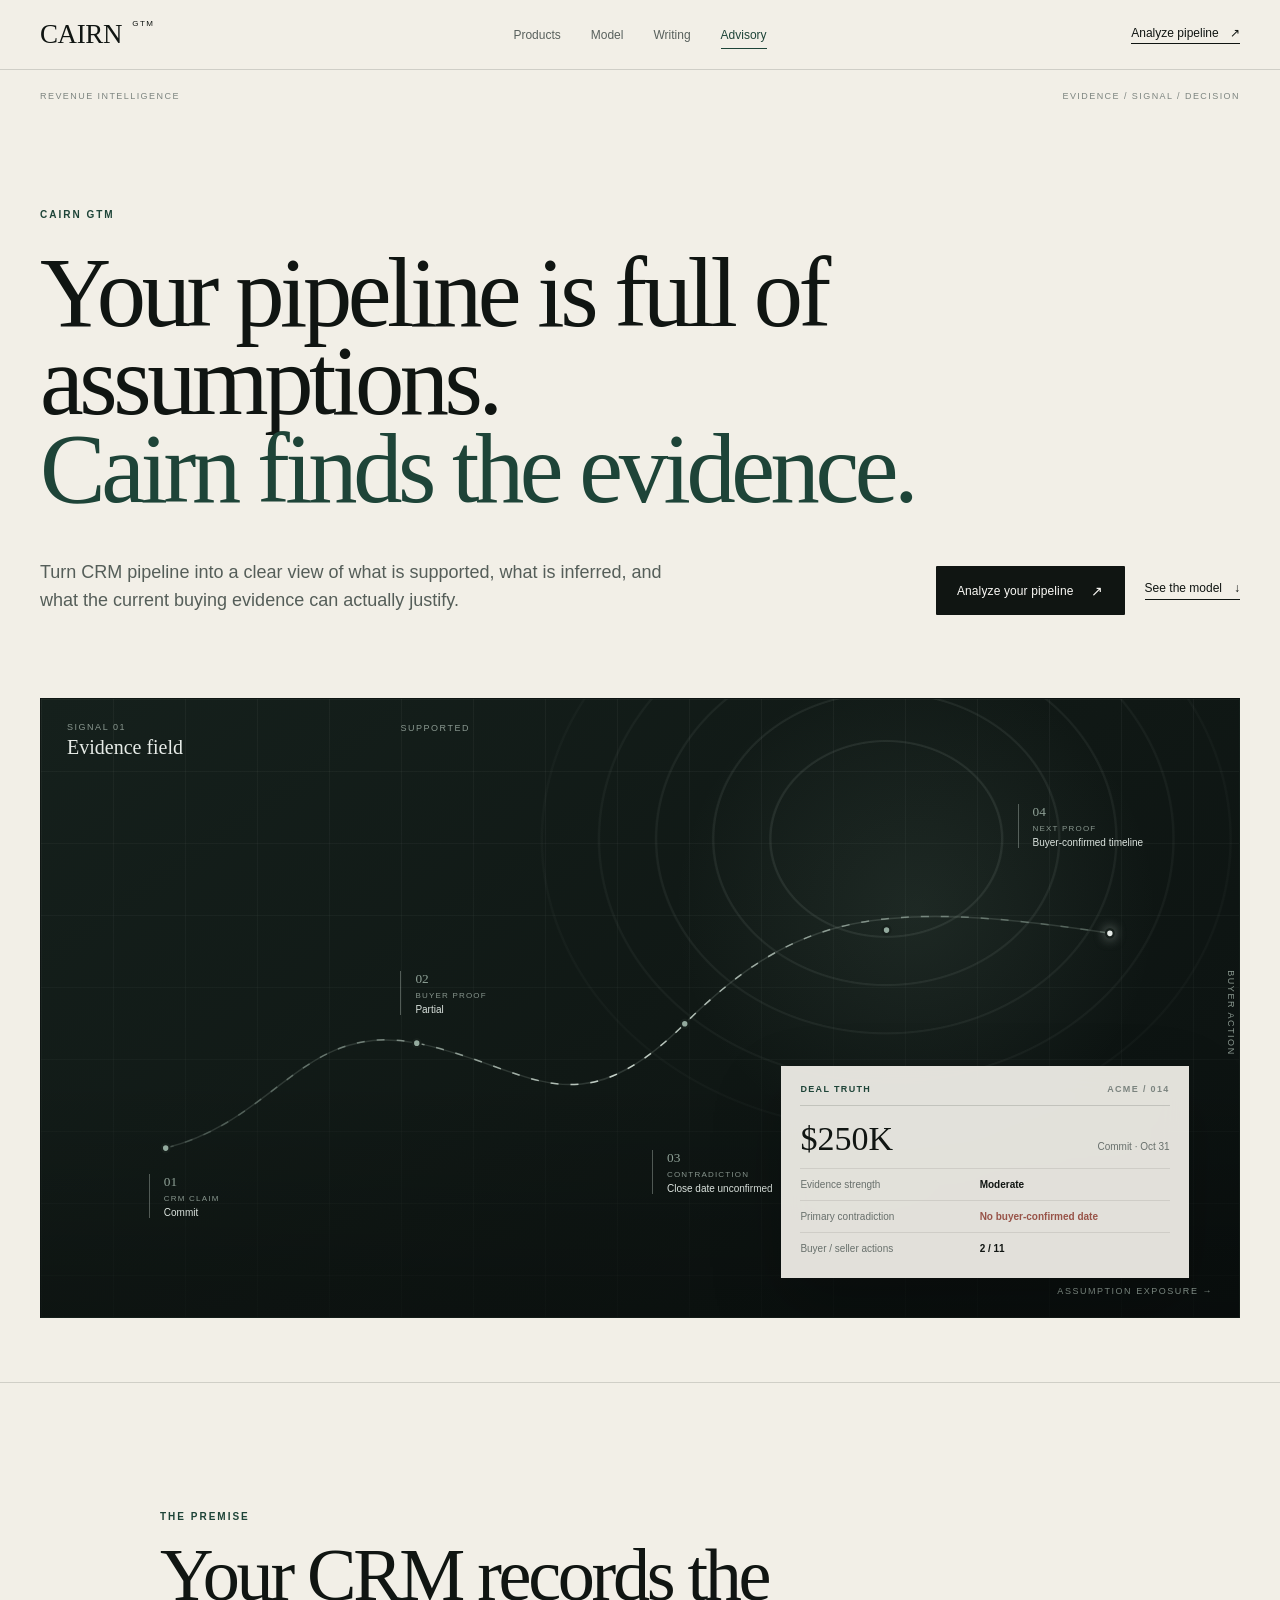
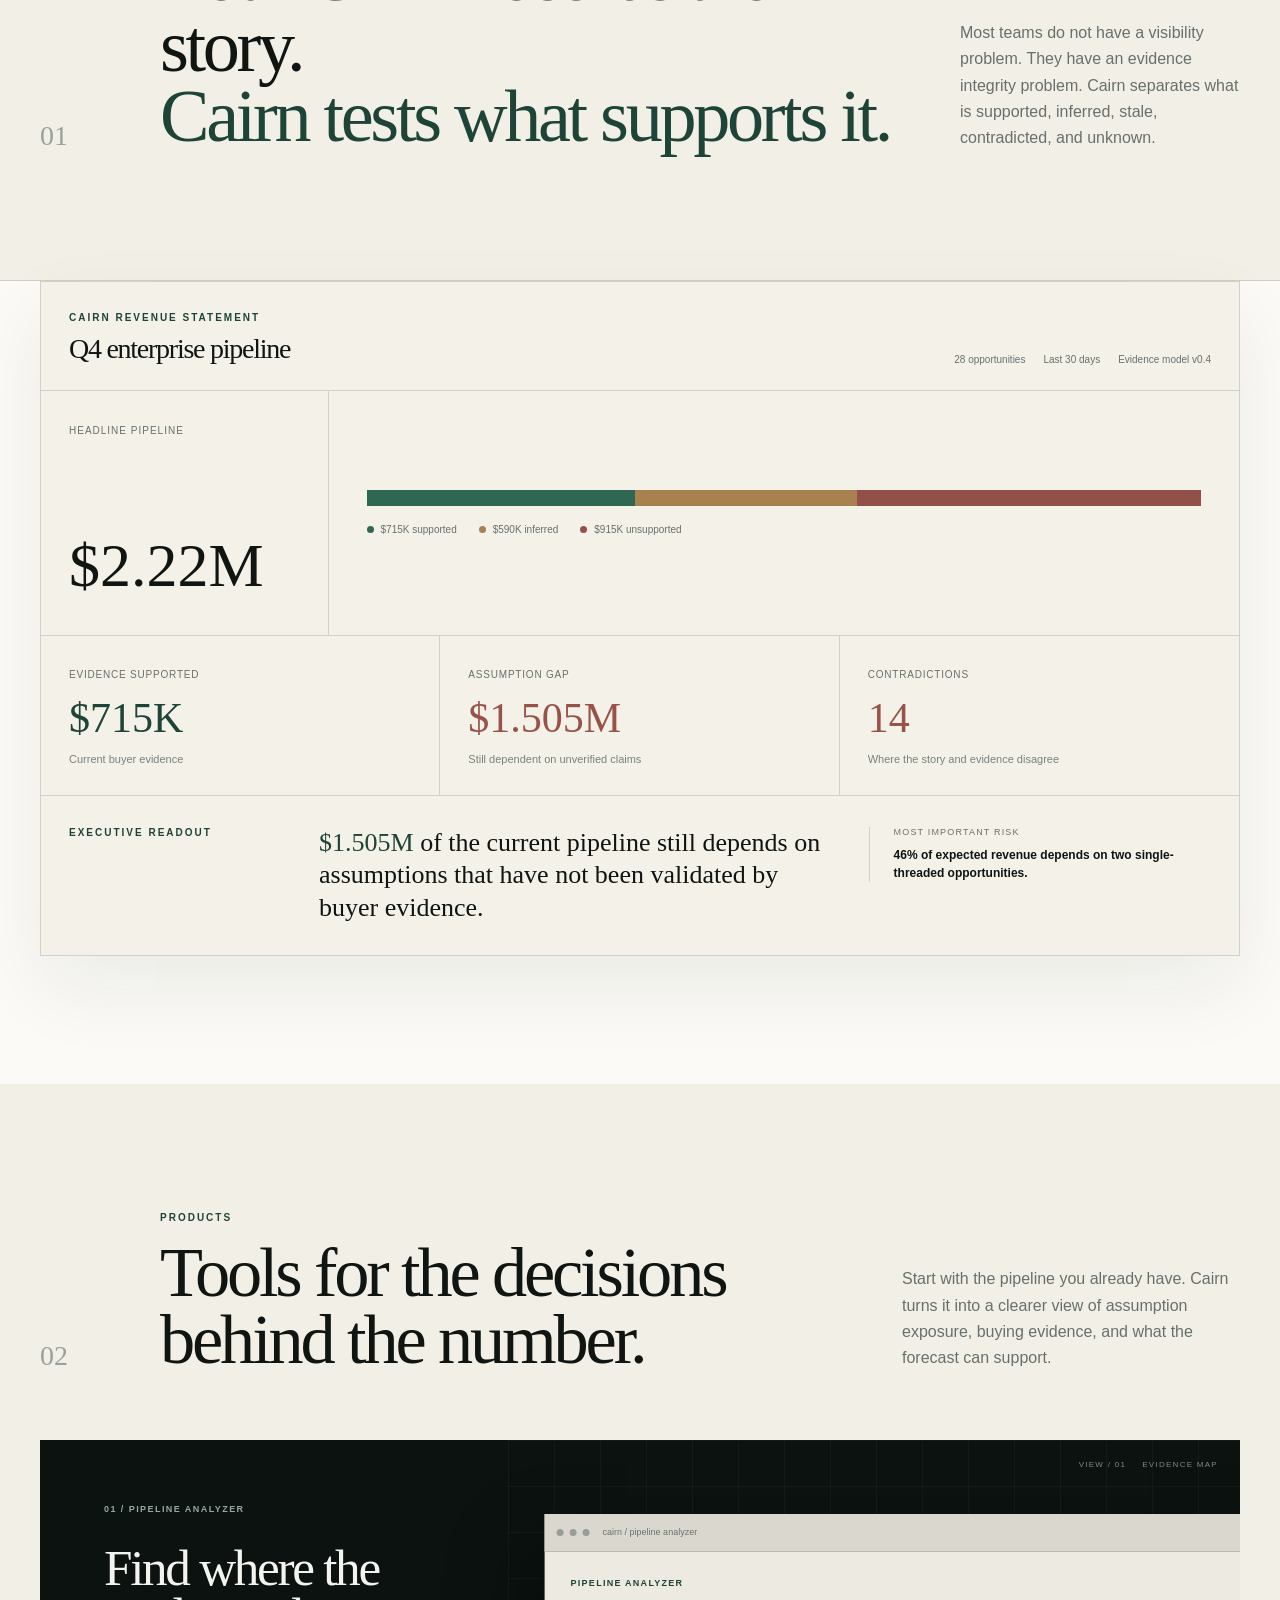
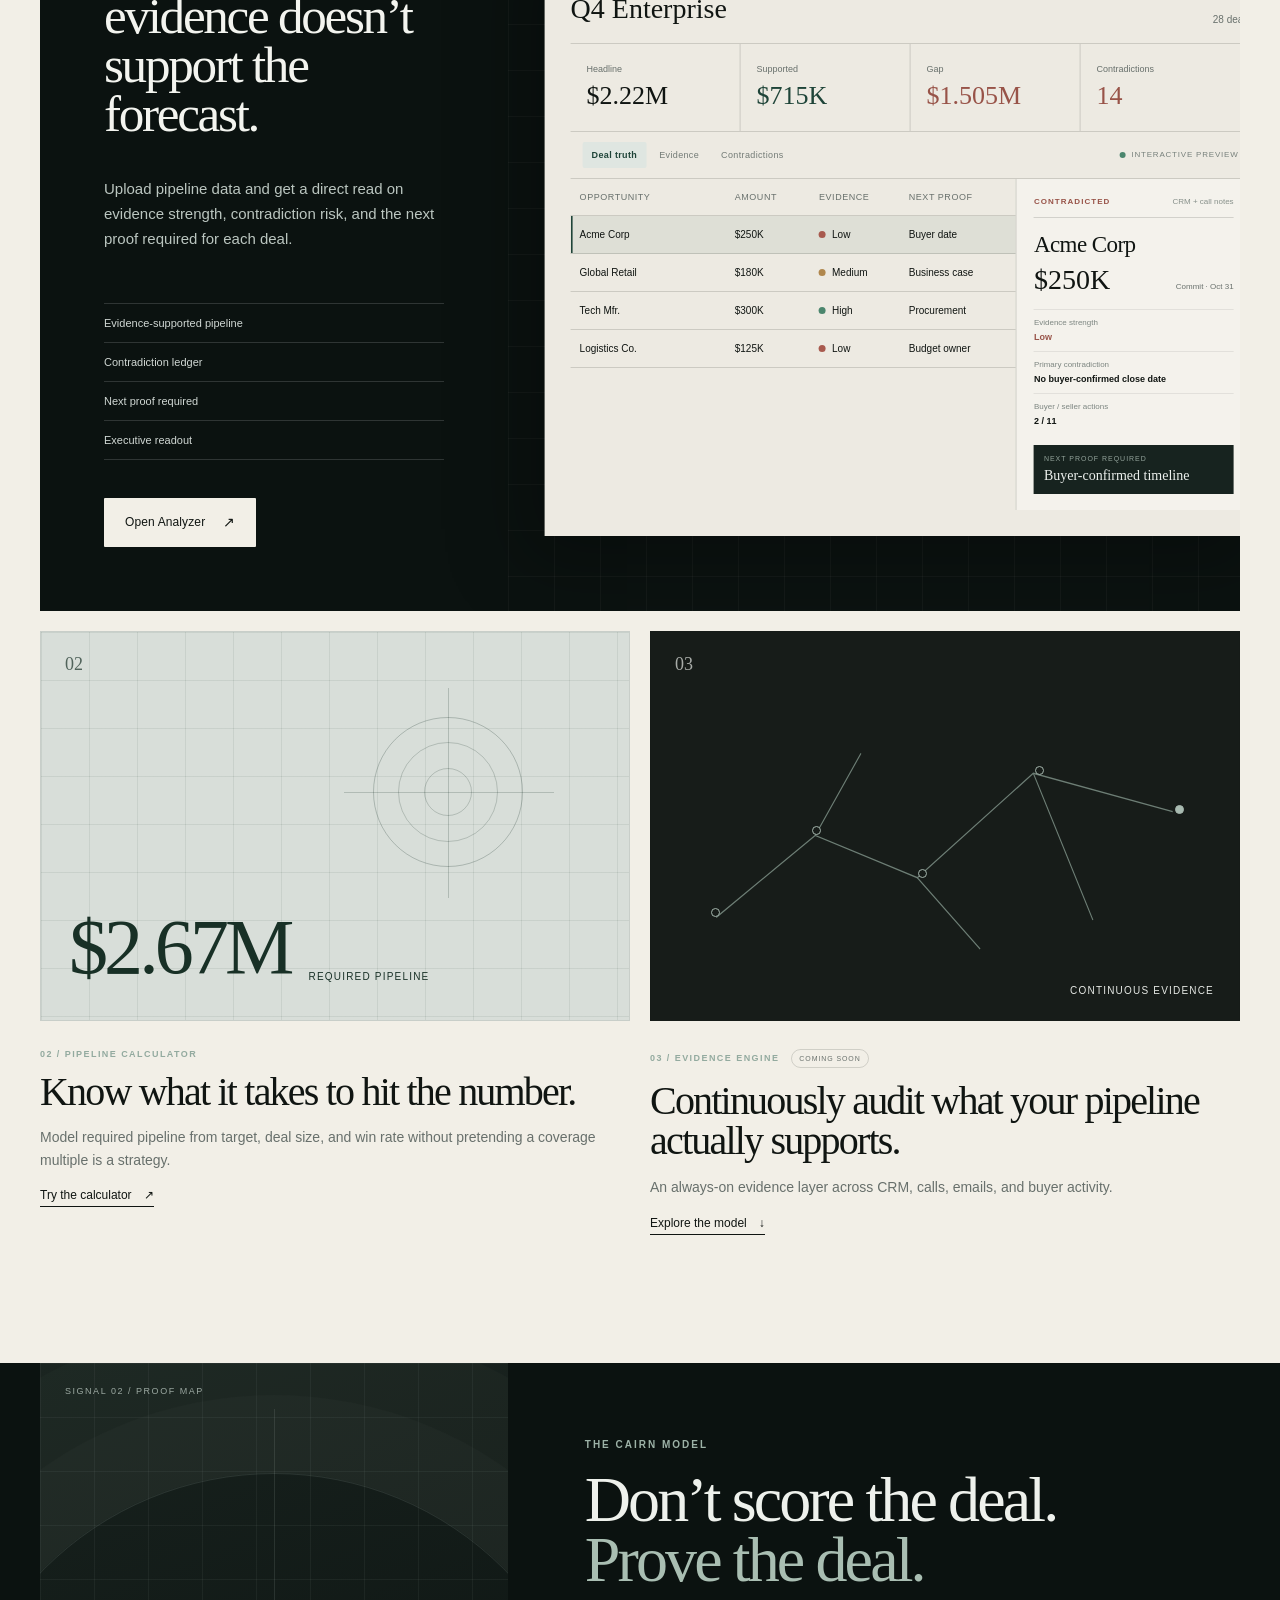
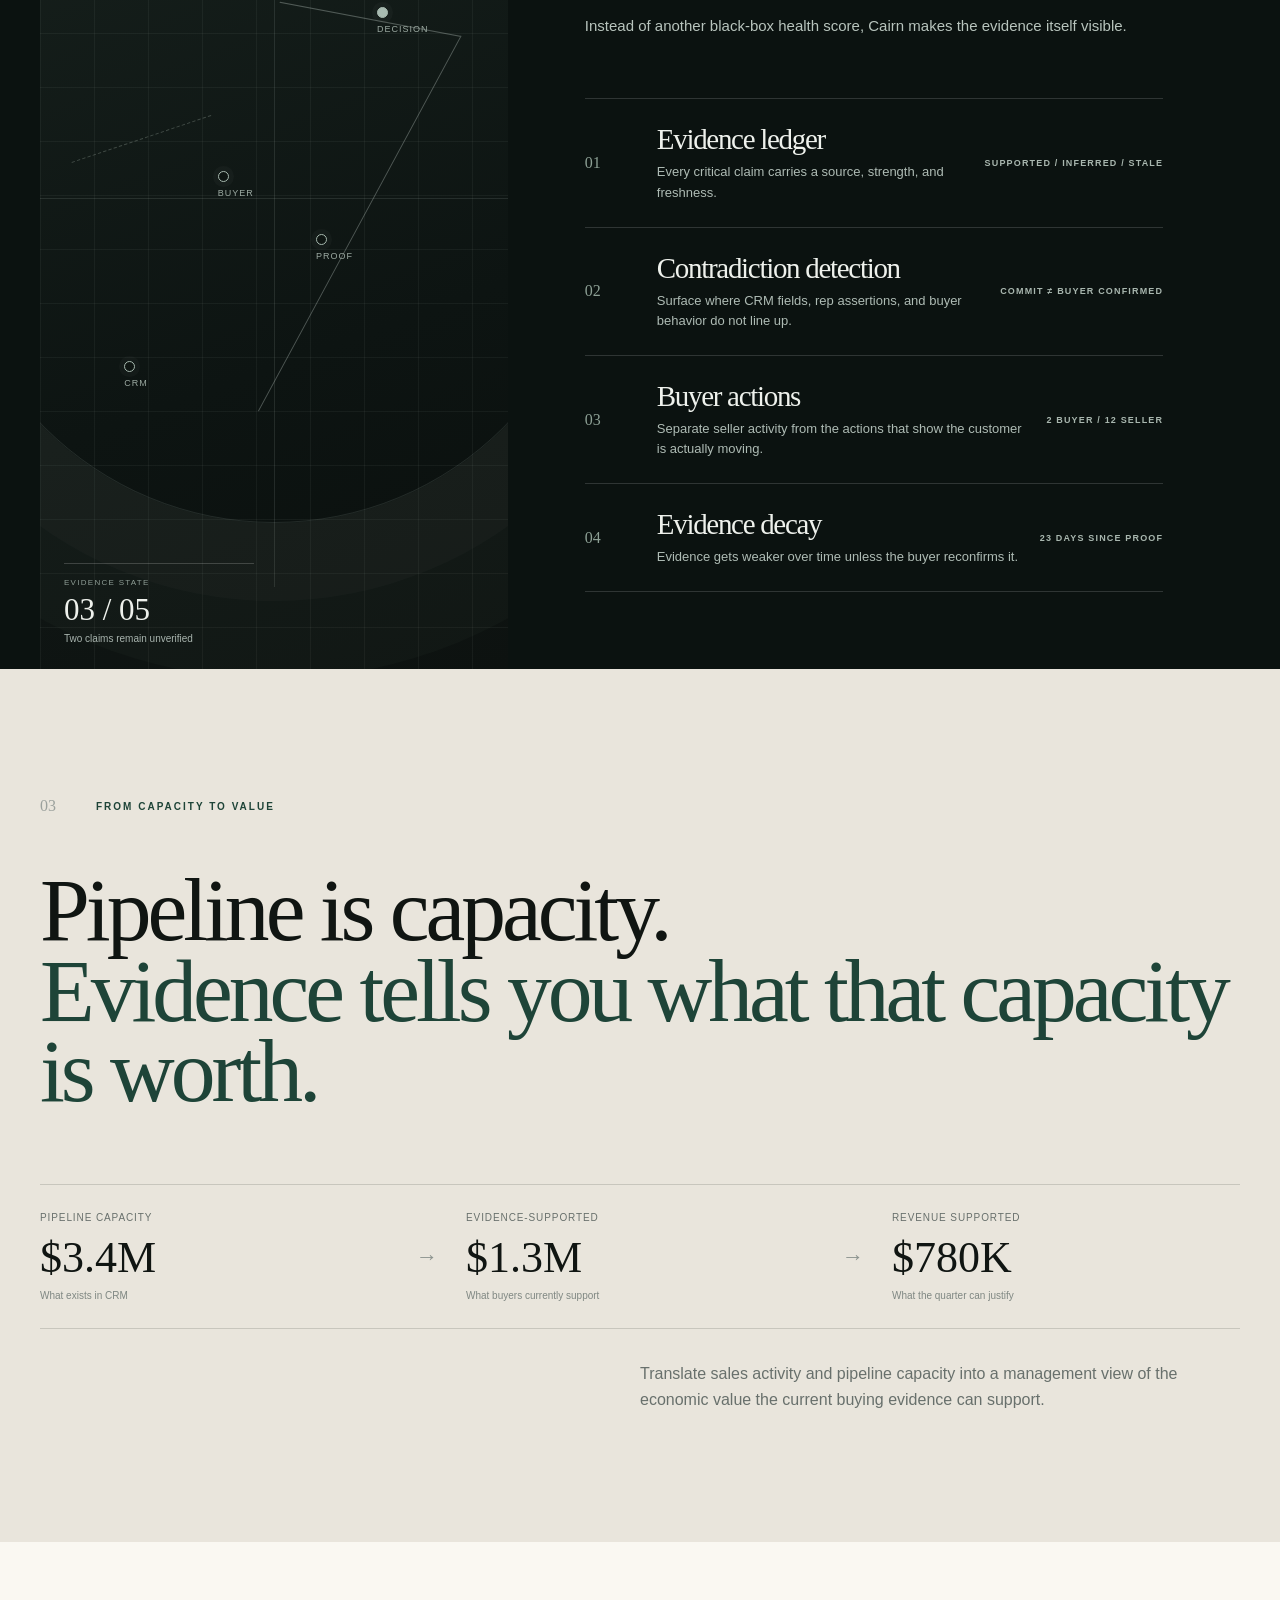
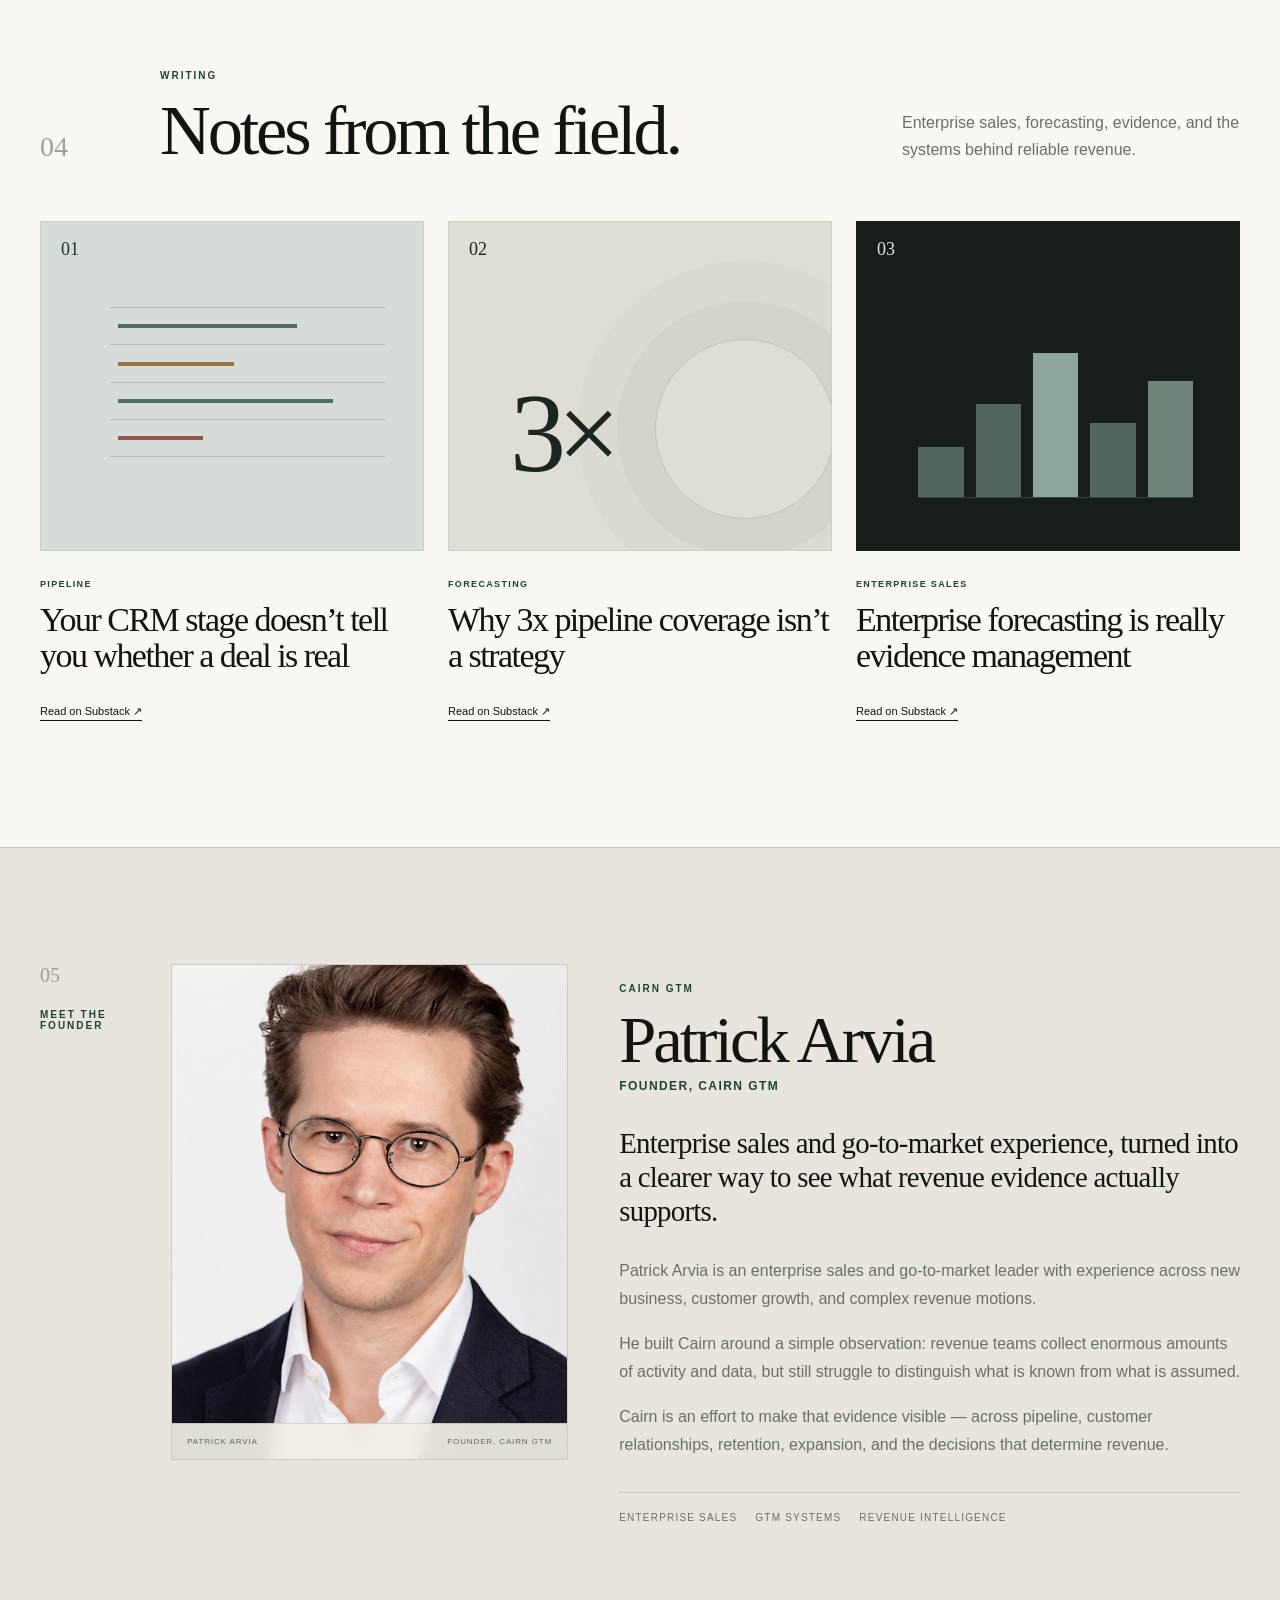
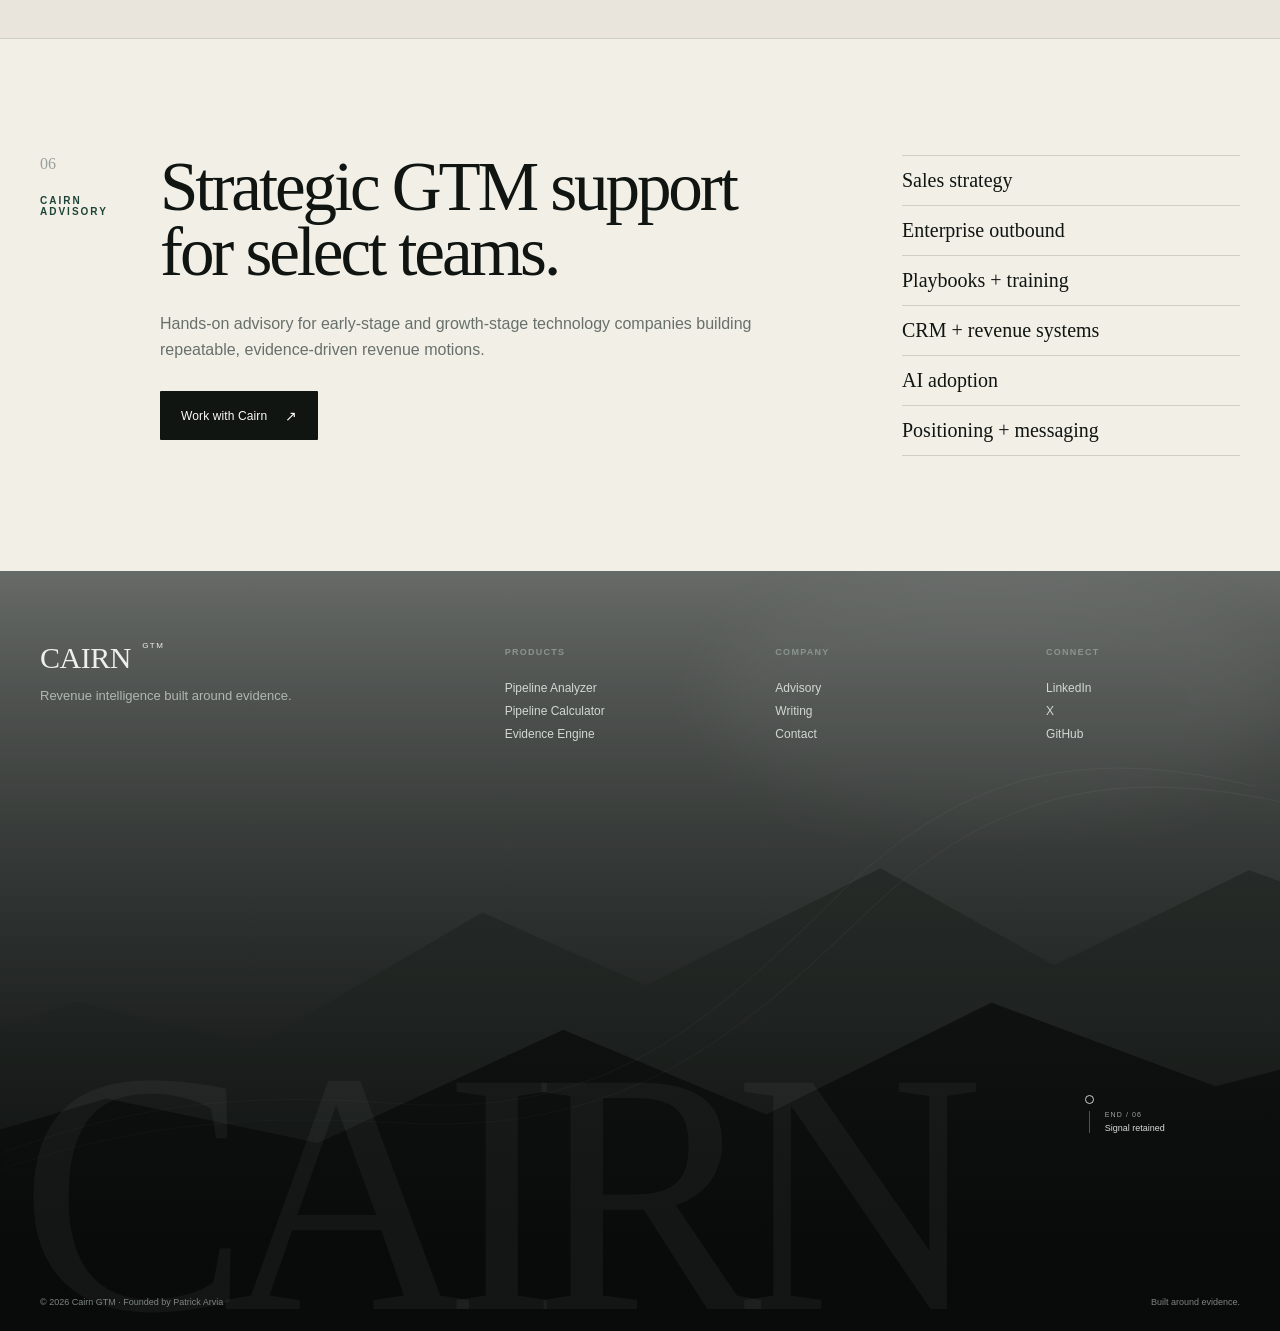
==== commit 9dbb90a6: "Fix founder portrait resolution and mobile circular treatment" ====
--- a/index.html
+++ b/index.html
@@ -439,13 +439,13 @@
 @media(max-width:760px){
   .founder{grid-template-columns:1fr;padding:68px 18px;gap:22px}
   .founder-label{display:flex;align-items:center;gap:18px}
-  .founder-portrait{width:100%;max-width:520px;aspect-ratio:1/1}
+  .founder-portrait{width:78vw;max-width:360px;margin-inline:auto;aspect-ratio:1/1;border-radius:50%}
   .founder-copy{padding-top:12px}
   .founder-copy h2{font-size:42px;line-height:.98;margin-top:13px}
   .founder-role{margin-bottom:26px}
   .founder-lede{font-size:25px;line-height:1.22}
   .founder-copy>p:not(.eyebrow):not(.founder-role):not(.founder-lede){font-size:14px;line-height:1.62}
-  .founder-portrait figcaption{font-size:7px}
+  .founder-portrait figcaption{display:none}
 }
 
 /* Production safety: content remains visible if JavaScript is unavailable. */
@@ -707,7 +707,7 @@
         <p class="eyebrow">MEET THE FOUNDER</p>
       </div>
       <figure class="founder-portrait" data-reveal>
-        <img src="/patrick-arvia-founder-cairn-gtm.jpg" alt="Patrick Arvia, founder of Cairn GTM" width="900" height="900" loading="lazy" decoding="async">
+        <img src="/patrick-arvia-founder-cairn-gtm.jpg" alt="Patrick Arvia, founder of Cairn GTM" width="1254" height="1254" loading="lazy" decoding="async">
         <figcaption><span>Patrick Arvia</span><span>Founder, Cairn GTM</span></figcaption>
       </figure>
       <div class="founder-copy" data-reveal>
@@ -905,4 +905,4 @@
 
 </script>
 </body>
-</html>+</html>
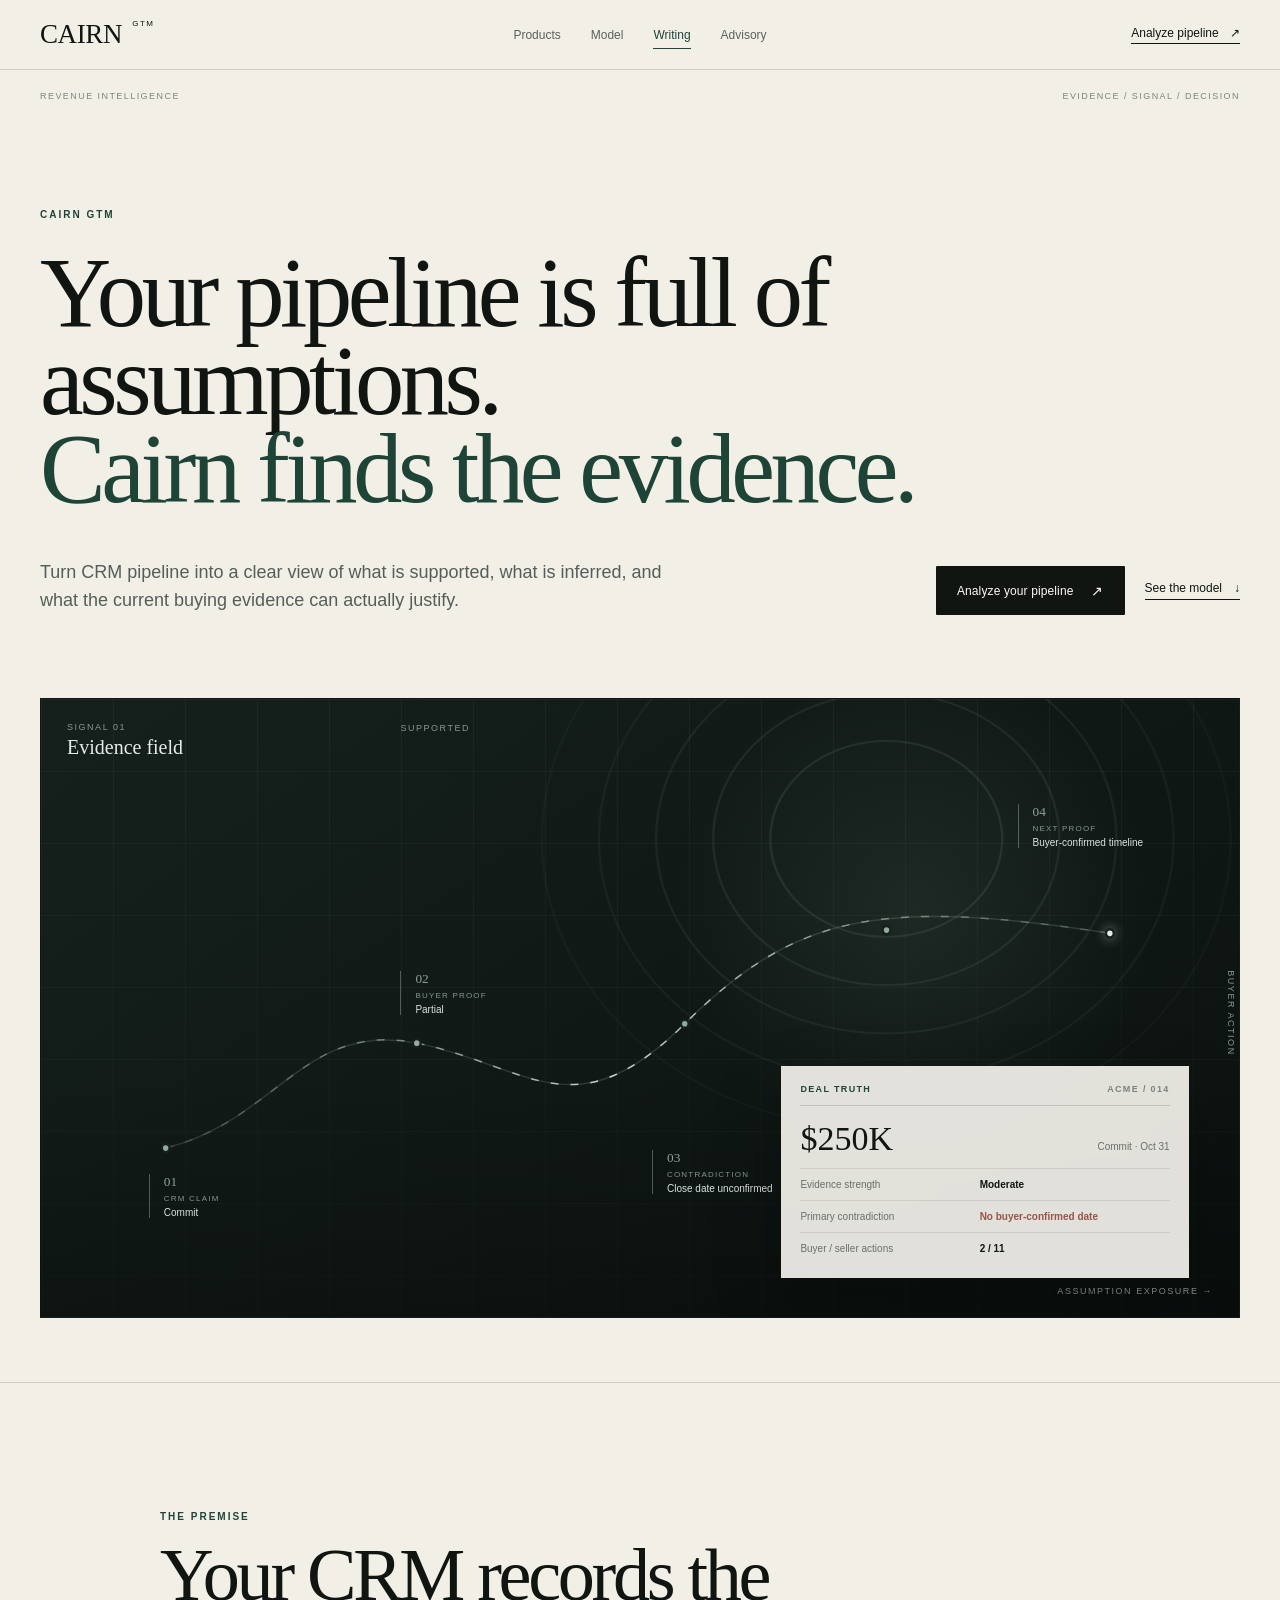
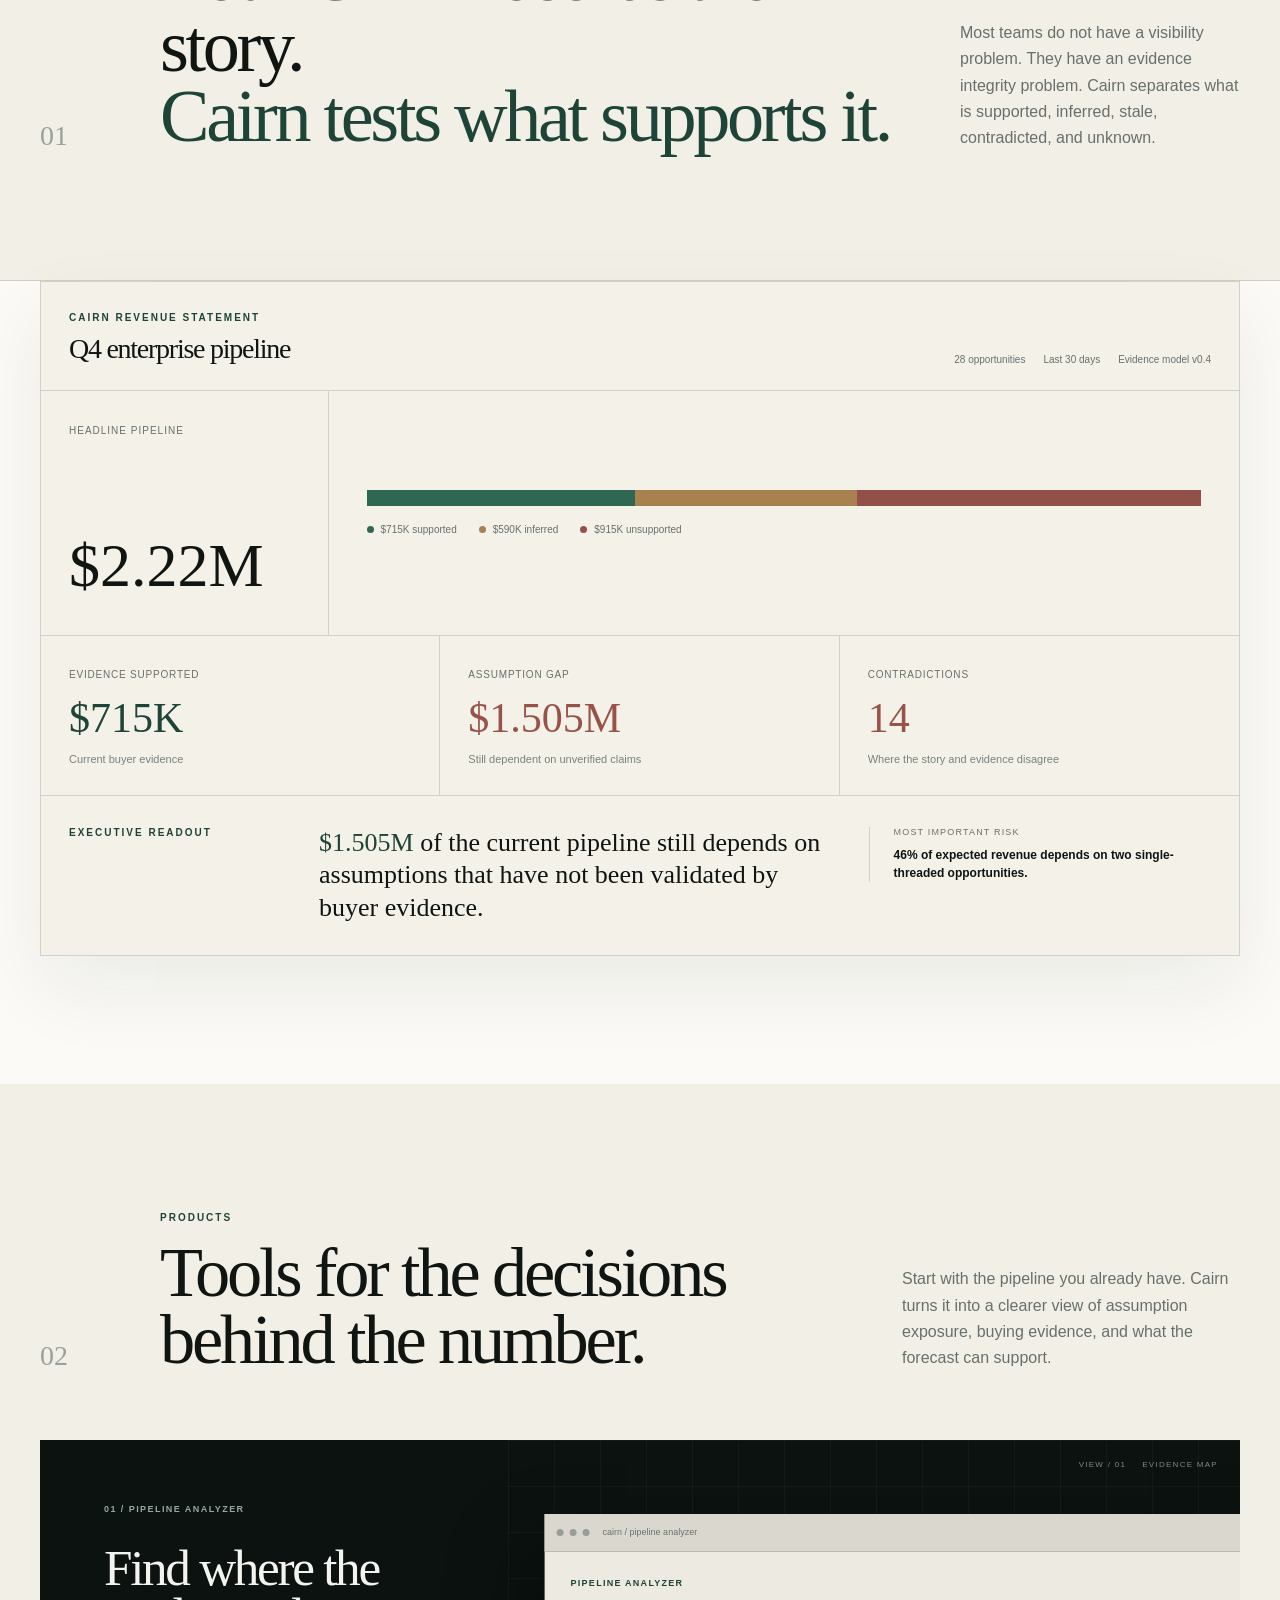
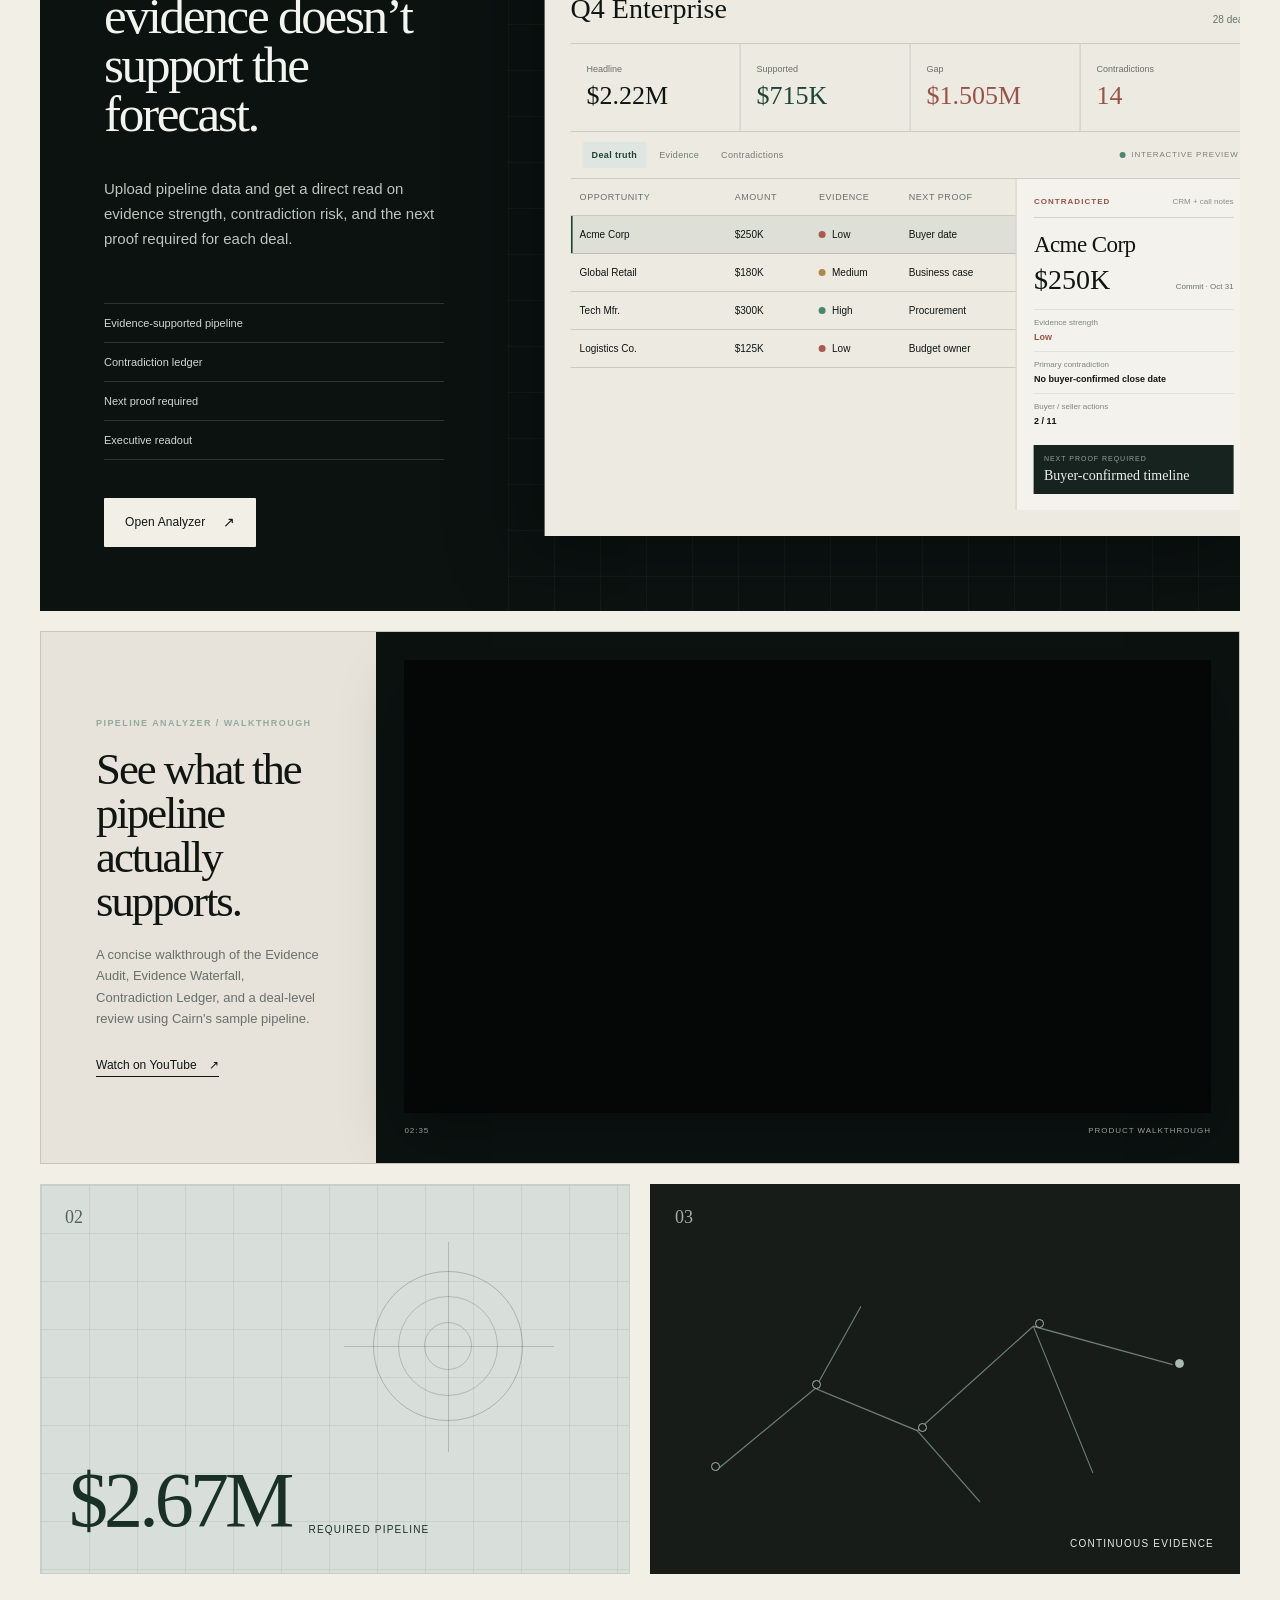
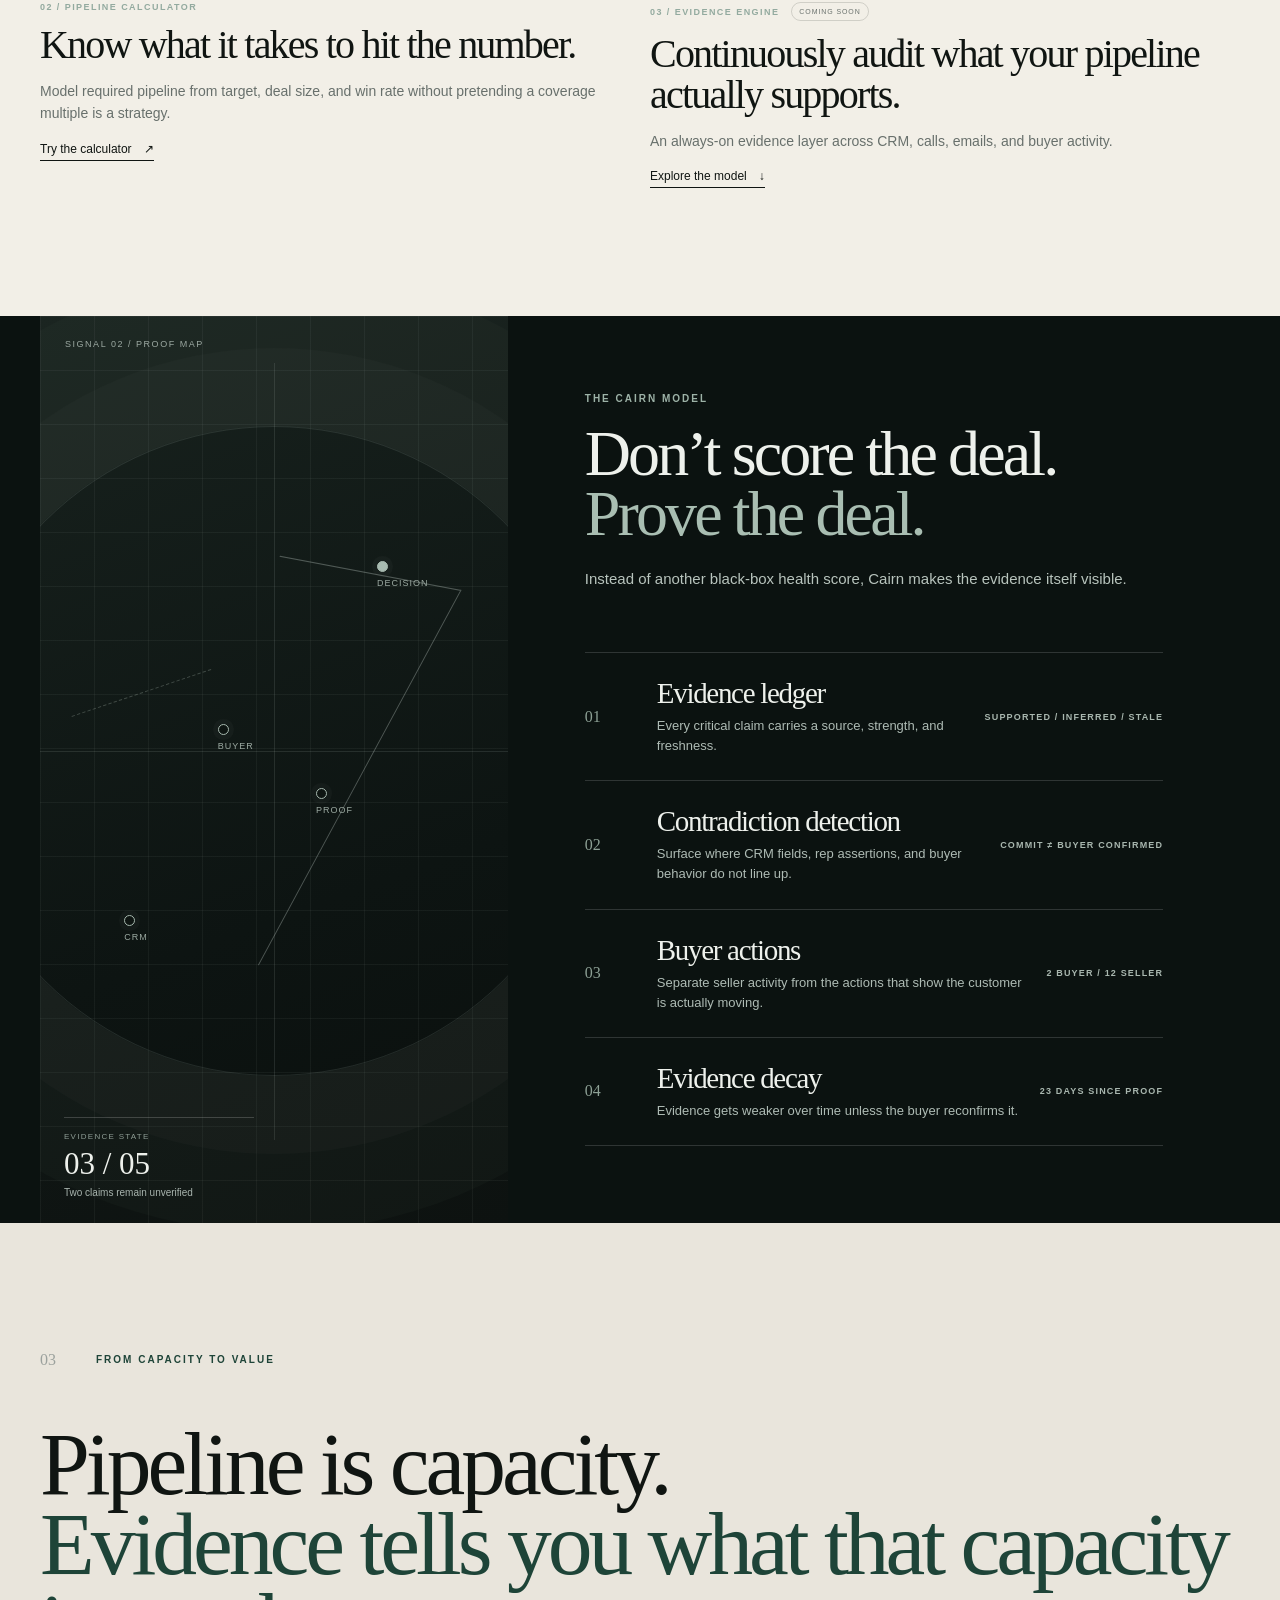
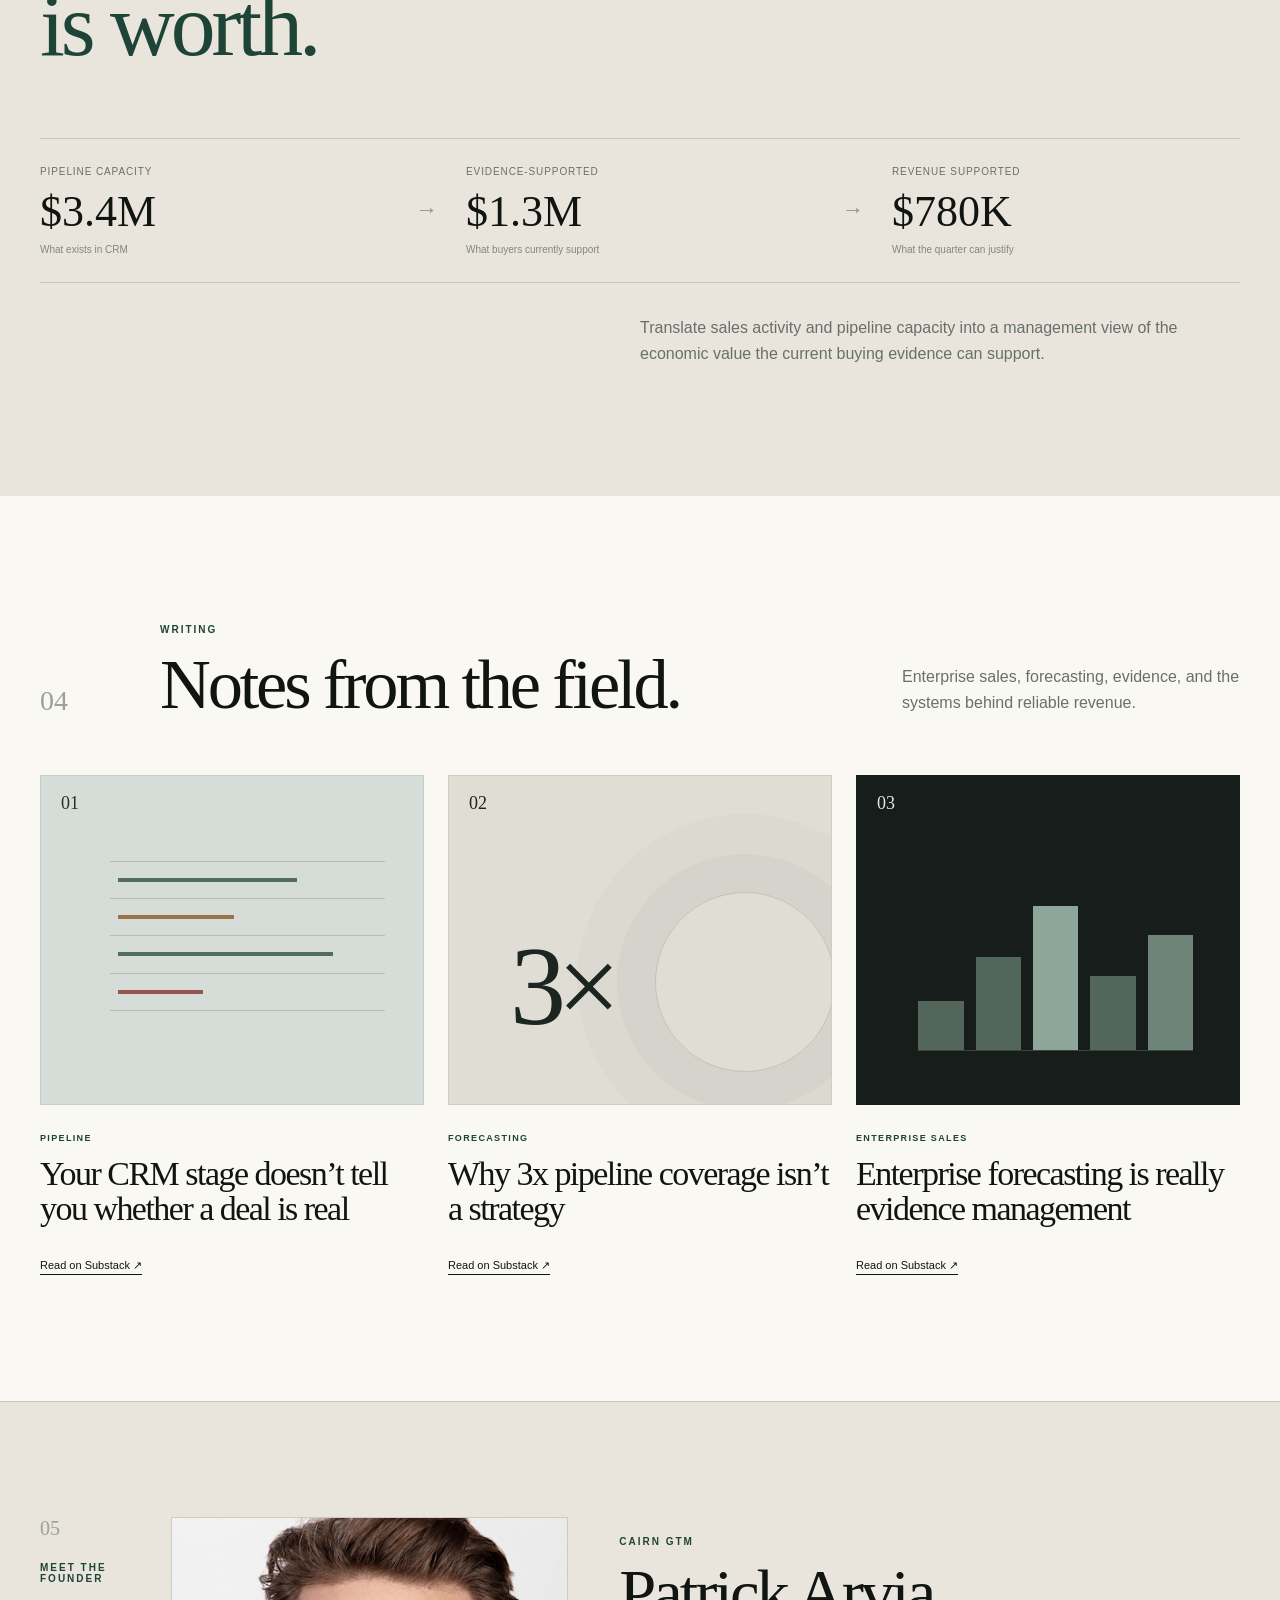
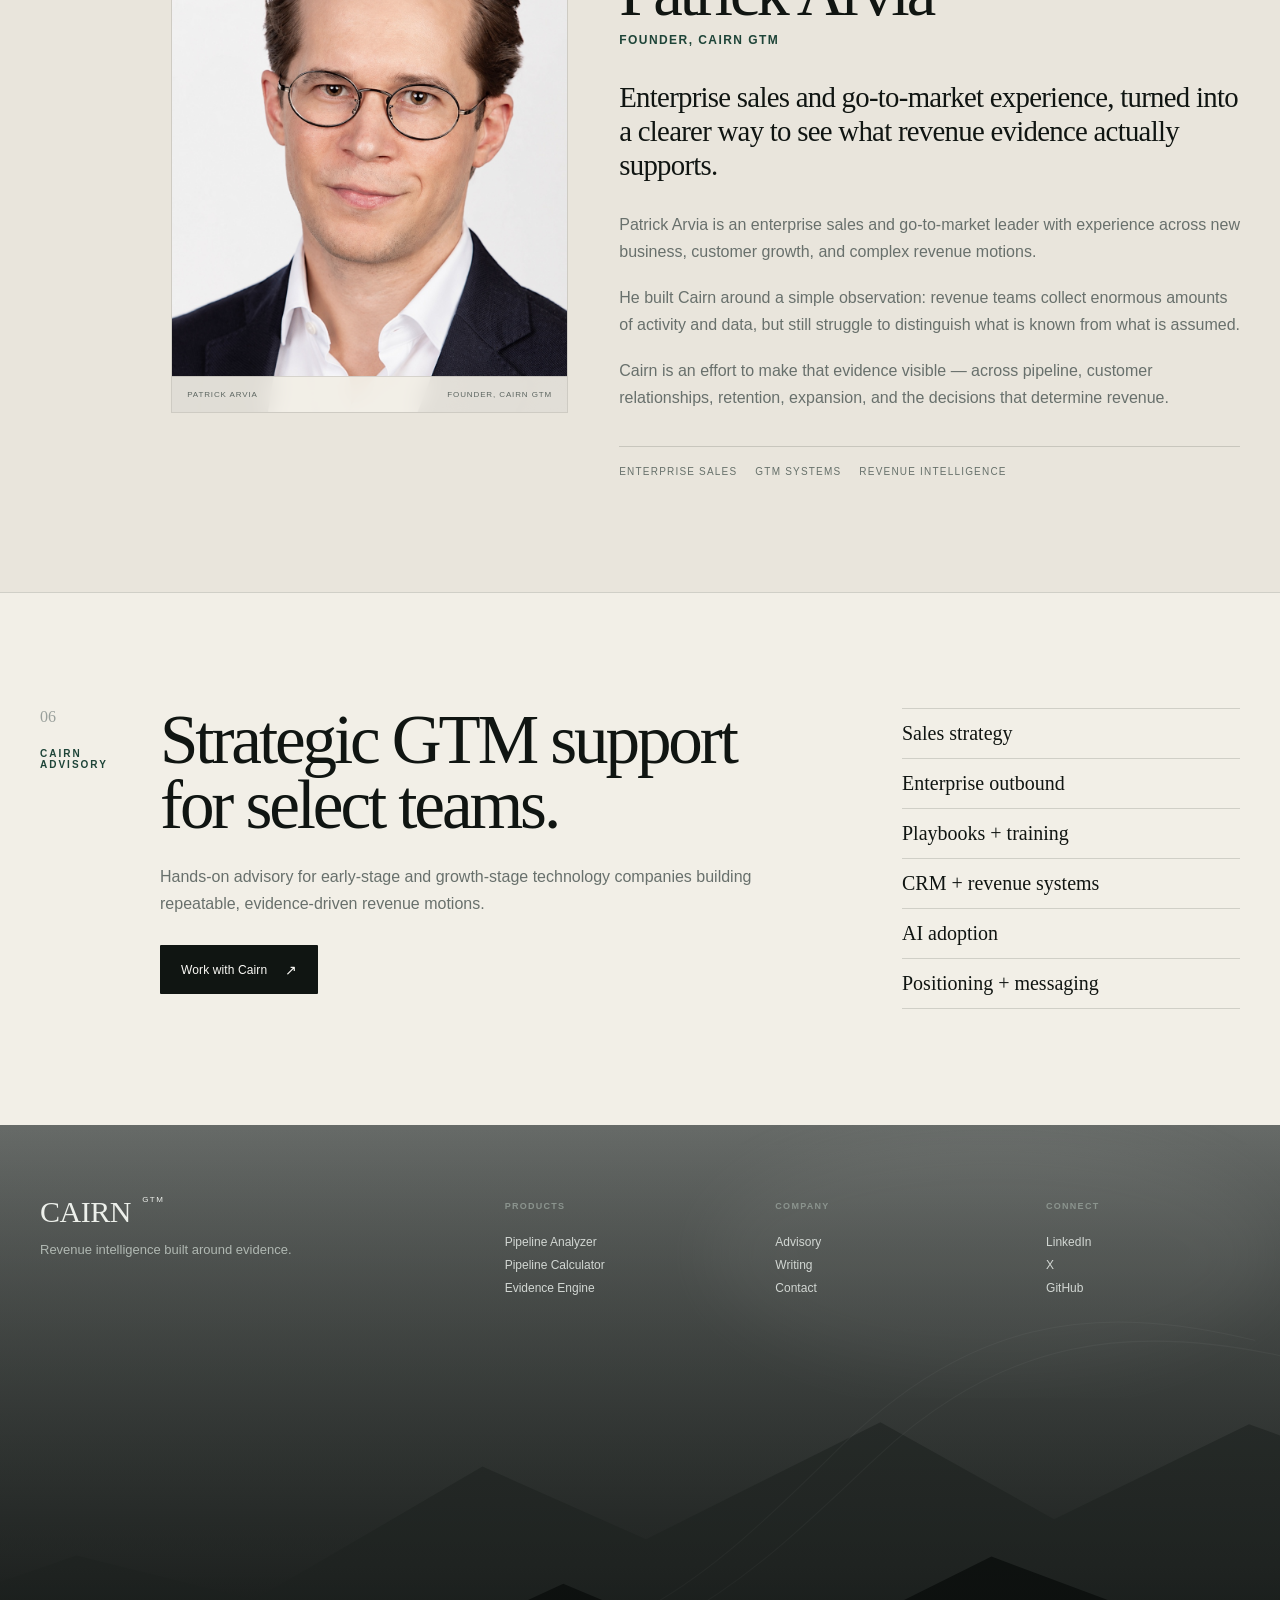
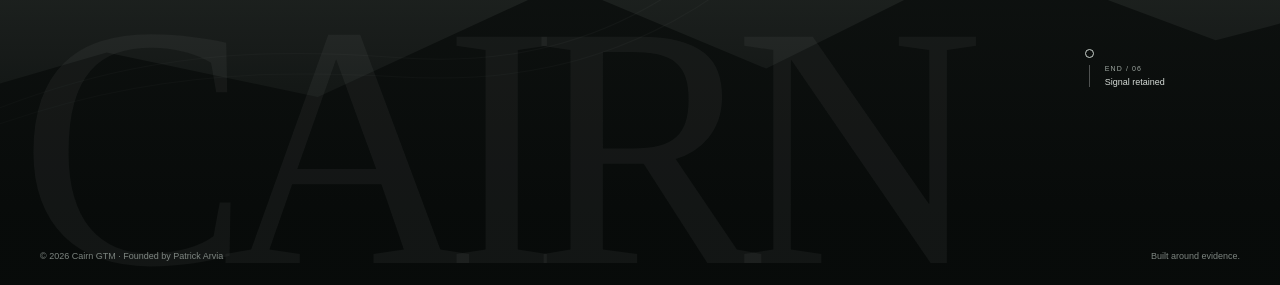
==== commit 71b92069: "Embed Pipeline Analyzer walkthrough on product section" ====
--- a/index.html
+++ b/index.html
@@ -122,7 +122,16 @@
 
 .products{padding:clamp(108px,10vw,158px) clamp(20px,5.3vw,86px);background:var(--paper)}.section-intro{display:grid;grid-template-columns:80px minmax(0,1.35fr) minmax(280px,.65fr);gap:40px;align-items:end;margin-bottom:68px}.section-intro h2{font-size:clamp(50px,5.5vw,86px);line-height:.94;margin-top:16px}.section-intro>p{margin:0;font-size:15px;line-height:1.65;color:var(--muted);max-width:500px}
 .feature-product{display:grid;grid-template-columns:.72fr 1.28fr;background:var(--night);color:#f3f4ef;min-height:720px;overflow:hidden}.feature-copy{padding:clamp(48px,5vw,80px);display:flex;flex-direction:column;align-items:flex-start}.product-index{font-size:8px;letter-spacing:.16em;font-weight:700;text-transform:uppercase;color:#93aa9f;margin:0}.feature-copy h3{font-size:clamp(44px,4.5vw,70px);line-height:.95;margin:30px 0 24px}.feature-copy>p:not(.product-index){font-size:14px;line-height:1.65;color:#bbc6c0;max-width:510px}.feature-points{display:grid;width:100%;margin:36px 0 38px;border-top:1px solid var(--line-light)}.feature-points span{padding:12px 0;border-bottom:1px solid var(--line-light);font-size:10px;color:#d1d8d4}
-.feature-screen-wrap{position:relative;display:flex;align-items:center;padding:62px 0 62px 0;background-image:linear-gradient(rgba(255,255,255,.035) 1px,transparent 1px),linear-gradient(90deg,rgba(255,255,255,.035) 1px,transparent 1px);background-size:46px 46px}.screen-coordinate{position:absolute;right:22px;top:20px;font-size:7px;letter-spacing:.16em;color:#7d8d84;display:flex;gap:16px}.feature-screen{width:105%;margin-left:0;background:#edeae2;color:var(--ink);box-shadow:-24px 28px 70px rgba(0,0,0,.28);transform:translateX(5%)}.screen-browser{height:34px;display:flex;align-items:center;gap:6px;padding:0 12px;background:#dad7cf;border-bottom:1px solid var(--line)}.screen-browser i{width:7px;height:7px;border-radius:50%;background:#979d99}.screen-browser span{margin-left:7px;font-size:8px;color:#6a716d}.screen-main{padding:22px}.screen-heading{display:flex;justify-content:space-between;align-items:flex-end;padding-bottom:18px;border-bottom:1px solid var(--line)}.screen-heading>div{display:grid;gap:5px}.screen-heading small{font-size:8px;letter-spacing:.14em;color:var(--forest);font-weight:700}.screen-heading strong{font-family:"Iowan Old Style",Georgia,serif;font-size:25px;font-weight:400}.screen-heading>span{font-size:9px;color:var(--muted)}.screen-stats{display:grid;grid-template-columns:repeat(4,1fr);border-bottom:1px solid var(--line)}.screen-stats div{padding:18px 14px;border-right:1px solid var(--line)}.screen-stats div:last-child{border-right:0}.screen-stats small,.screen-stats b{display:block}.screen-stats small{font-size:8px;color:var(--muted)}.screen-stats b{font-family:"Iowan Old Style",Georgia,serif;font-size:24px;font-weight:400;margin-top:7px}.screen-stats div:nth-child(2) b{color:var(--forest)}.screen-stats div:nth-child(n+3) b{color:var(--red)}.screen-row{display:grid;grid-template-columns:1.35fr .7fr .75fr .9fr;gap:8px;padding:12px 8px;border-bottom:1px solid var(--line);font-size:9px;align-items:center}.screen-row.head{font-size:8px;text-transform:uppercase;color:var(--muted);letter-spacing:.06em}.status{width:7px;height:7px;border-radius:50%;display:inline-block;margin-right:6px}.status.good{background:#4b866d}.status.stale{background:#b0874d}.status.bad{background:#a85a4e}
+.feature-screen-wrap{position:relative;display:flex;align-items:center;padding:62px 0 62px 0;background-image:linear-gradient(rgba(255,255,255,.035) 1px,transparent 1px),linear-gradient(90deg,rgba(255,255,255,.035) 1px,transparent 1px);background-size:46px 46px}
+.product-demo{display:grid;grid-template-columns:minmax(260px,.56fr) minmax(0,1.44fr);margin-top:20px;background:#e7e3da;border:1px solid var(--line);overflow:hidden}
+.product-demo-copy{padding:clamp(38px,4.3vw,64px);display:flex;flex-direction:column;align-items:flex-start;justify-content:center}
+.product-demo-copy h3{font-size:clamp(36px,3.5vw,54px);line-height:.98;margin:20px 0 20px}
+.product-demo-copy>p:not(.product-index){font-size:13px;line-height:1.65;color:var(--muted);max-width:430px;margin:0 0 28px}
+.product-demo-media{padding:28px;background:var(--night);display:flex;flex-direction:column;justify-content:center}
+.video-frame{width:100%;aspect-ratio:16/9;background:#050706;overflow:hidden;box-shadow:0 24px 58px rgba(0,0,0,.26)}
+.video-frame iframe{display:block;width:100%;height:100%;border:0}
+.product-demo-meta{display:flex;justify-content:space-between;gap:20px;margin-top:13px;font-size:8px;letter-spacing:.12em;text-transform:uppercase;color:#93a099}
+.screen-coordinate{position:absolute;right:22px;top:20px;font-size:7px;letter-spacing:.16em;color:#7d8d84;display:flex;gap:16px}.feature-screen{width:105%;margin-left:0;background:#edeae2;color:var(--ink);box-shadow:-24px 28px 70px rgba(0,0,0,.28);transform:translateX(5%)}.screen-browser{height:34px;display:flex;align-items:center;gap:6px;padding:0 12px;background:#dad7cf;border-bottom:1px solid var(--line)}.screen-browser i{width:7px;height:7px;border-radius:50%;background:#979d99}.screen-browser span{margin-left:7px;font-size:8px;color:#6a716d}.screen-main{padding:22px}.screen-heading{display:flex;justify-content:space-between;align-items:flex-end;padding-bottom:18px;border-bottom:1px solid var(--line)}.screen-heading>div{display:grid;gap:5px}.screen-heading small{font-size:8px;letter-spacing:.14em;color:var(--forest);font-weight:700}.screen-heading strong{font-family:"Iowan Old Style",Georgia,serif;font-size:25px;font-weight:400}.screen-heading>span{font-size:9px;color:var(--muted)}.screen-stats{display:grid;grid-template-columns:repeat(4,1fr);border-bottom:1px solid var(--line)}.screen-stats div{padding:18px 14px;border-right:1px solid var(--line)}.screen-stats div:last-child{border-right:0}.screen-stats small,.screen-stats b{display:block}.screen-stats small{font-size:8px;color:var(--muted)}.screen-stats b{font-family:"Iowan Old Style",Georgia,serif;font-size:24px;font-weight:400;margin-top:7px}.screen-stats div:nth-child(2) b{color:var(--forest)}.screen-stats div:nth-child(n+3) b{color:var(--red)}.screen-row{display:grid;grid-template-columns:1.35fr .7fr .75fr .9fr;gap:8px;padding:12px 8px;border-bottom:1px solid var(--line);font-size:9px;align-items:center}.screen-row.head{font-size:8px;text-transform:uppercase;color:var(--muted);letter-spacing:.06em}.status{width:7px;height:7px;border-radius:50%;display:inline-block;margin-right:6px}.status.good{background:#4b866d}.status.stale{background:#b0874d}.status.bad{background:#a85a4e}
 .product-editorial-grid{display:grid;grid-template-columns:1fr 1fr;gap:20px;margin-top:20px}.editorial-art{height:350px;margin-bottom:28px;position:relative;overflow:hidden;display:flex;align-items:flex-end;padding:28px;border:1px solid rgba(16,21,18,.08)}.art-index{position:absolute;left:24px;top:22px;font-family:"Iowan Old Style",Georgia,serif;font-size:18px;opacity:.7}.calc-art{background:#d8ded9;color:#183026}.calc-grid{position:absolute;inset:0;background-image:linear-gradient(rgba(24,48,38,.08) 1px,transparent 1px),linear-gradient(90deg,rgba(24,48,38,.08) 1px,transparent 1px);background-size:48px 48px}.calc-crosshair{position:absolute;right:18%;top:22%;width:150px;height:150px;border:1px solid rgba(24,48,38,.24);border-radius:50%}.calc-crosshair:before,.calc-crosshair:after{content:"";position:absolute;background:rgba(24,48,38,.2)}.calc-crosshair:before{width:1px;height:210px;left:50%;top:-30px}.calc-crosshair:after{height:1px;width:210px;top:50%;left:-30px}.calc-crosshair i{position:absolute;border-radius:50%;border:1px solid rgba(24,48,38,.2)}.calc-crosshair i:first-child{inset:24px}.calc-crosshair i:last-child{inset:50px}.calc-art strong{position:relative;z-index:2;font-family:"Iowan Old Style",Georgia,serif;font-size:72px;font-weight:400;letter-spacing:-.05em}.calc-art small{position:relative;z-index:2;margin:0 0 10px 18px;font-size:9px;text-transform:uppercase;letter-spacing:.12em}.engine-art{background:#171c19;color:#e6e9e5}.engine-network{position:absolute;inset:58px 28px 26px}.engine-network svg{position:absolute;inset:0;width:100%;height:100%}.engine-network path{fill:none;stroke:#6d7e75;stroke-width:1}.engine-network i{position:absolute;width:9px;height:9px;border:1px solid #a5b6ad;border-radius:50%;background:#171c19;z-index:2}.engine-network i:nth-child(1){left:6%;top:72%}.engine-network i:nth-child(2){left:25%;top:45%}.engine-network i:nth-child(3){left:45%;top:59%}.engine-network i:nth-child(4){left:67%;top:25%}.engine-network i:nth-child(5){right:5%;top:38%;background:#a8bbb1}.engine-art small{position:absolute;right:25px;bottom:24px;font-size:9px;letter-spacing:.12em;text-transform:uppercase}.product-editorial-grid h3{font-size:38px;line-height:1.02;margin:13px 0}.product-editorial-grid article>p:not(.product-index){font-size:13px;line-height:1.6;color:var(--muted);max-width:580px}.title-line{display:flex;align-items:center;gap:12px}.pill{font-size:7px;letter-spacing:.13em;border:1px solid var(--line);padding:5px 7px;border-radius:99px;color:var(--muted)}
 
 .model{display:grid;grid-template-columns:.72fr 1.28fr;min-height:860px;background:var(--night);color:#eef1ec}.model-visual{position:relative;overflow:hidden;min-height:860px;background:linear-gradient(160deg,#18221e,#0d1412 64%,#0a0f0d)}.model-grid{position:absolute;inset:0;background-image:linear-gradient(rgba(227,236,231,.05) 1px,transparent 1px),linear-gradient(90deg,rgba(227,236,231,.05) 1px,transparent 1px);background-size:54px 54px}.model-rings{position:absolute;width:650px;height:650px;left:50%;top:48%;transform:translate(-50%,-50%);border:1px solid rgba(203,219,210,.12);border-radius:50%;box-shadow:0 0 0 78px rgba(203,219,210,.025),0 0 0 156px rgba(203,219,210,.02),0 0 0 234px rgba(203,219,210,.012)}.model-rings:before,.model-rings:after{content:"";position:absolute;background:rgba(203,219,210,.12)}.model-rings:before{height:1px;width:120%;left:-10%;top:50%}.model-rings:after{width:1px;height:120%;top:-10%;left:50%}.model-route{position:absolute;width:42%;height:42%;left:28%;top:28%;border-top:1px solid rgba(211,225,216,.32);border-right:1px solid rgba(211,225,216,.32);transform:skew(-20deg) rotate(10deg)}.model-route:before{content:"";position:absolute;width:67%;height:44%;left:-44%;top:36%;border-top:1px dashed rgba(211,225,216,.25);transform:rotate(-31deg)}.model-label{position:absolute;left:25px;top:23px;z-index:4;font-size:8px;letter-spacing:.17em;text-transform:uppercase;color:#9ca9a2}.map-node{position:absolute;z-index:5;display:grid;gap:6px;font-size:8px;letter-spacing:.11em;color:#9caaa2;text-transform:uppercase}.map-node i{width:11px;height:11px;border:1px solid #a7b9af;border-radius:50%;background:#0e1512;box-shadow:0 0 0 5px rgba(167,185,175,.04)}.m1{left:18%;top:66%}.m2{left:38%;top:45%}.m3{left:59%;top:52%}.m4{right:17%;top:27%}.m4 i{background:#a8bbb1}.model-reading{position:absolute;left:24px;bottom:25px;z-index:5;width:190px;padding-top:14px;border-top:1px solid rgba(255,255,255,.18);display:grid;gap:5px}.model-reading span{font-size:7px;letter-spacing:.16em;color:#8e9d95}.model-reading strong{font-family:"Iowan Old Style",Georgia,serif;font-size:28px;font-weight:400}.model-reading small{font-size:9px;color:#a8b4ae}.model-content{padding:clamp(58px,6vw,92px)}.model-intro{max-width:800px;margin-bottom:60px}.model-intro .eyebrow{color:#9db2a7}.model-intro h2{font-size:clamp(52px,5vw,82px);line-height:.94;margin:20px 0 23px}.model-intro h2 em{color:#a9beb2}.model-intro>p:last-child{color:#b8c4bd;line-height:1.6;font-size:14px}.model-list{border-top:1px solid var(--line-light)}.model-list article{display:grid;grid-template-columns:52px 1fr auto;gap:20px;align-items:center;padding:24px 0;border-bottom:1px solid var(--line-light)}.model-list article>span{font-family:"Iowan Old Style",Georgia,serif;color:#8da095}.model-list h3{font-size:27px;margin-bottom:6px}.model-list p{margin:0;color:#aebbb4;font-size:12px;line-height:1.55}.model-list b{font-size:8px;letter-spacing:.13em;color:#a9b7af;font-weight:600;white-space:nowrap}
@@ -195,6 +204,8 @@
 .footer-landscape svg{transform:scale(1.01);transition:transform 7s ease}.footer:hover .footer-landscape svg{transform:scale(1.035)}
 
 @media(max-width:1050px){
+  .product-demo{grid-template-columns:1fr}
+  .product-demo-media{padding:22px}
   .site-header .nav.mobile-open{display:flex!important;position:absolute;top:100%;left:0;right:0;padding:20px clamp(20px,5.3vw,86px) 24px;background:rgba(242,239,231,.985);backdrop-filter:blur(20px);flex-direction:column;gap:18px;border-bottom:1px solid var(--line);box-shadow:0 24px 45px rgba(16,21,18,.08)}
   .site-header .nav.mobile-open a{font-size:13px;padding:3px 0}
   .feature-product:hover .feature-screen{transform:none}
@@ -203,6 +214,11 @@
   .screen-workspace{grid-template-columns:1fr}.deal-inspector{border-left:0;border-top:1px solid var(--line)}
 }
 @media(max-width:680px){
+  .product-demo{margin-top:14px}
+  .product-demo-copy{padding:28px 22px}
+  .product-demo-copy h3{font-size:34px}
+  .product-demo-media{padding:12px}
+  .product-demo-meta{font-size:7px}
   .site-header.is-scrolled{height:58px}.screen-toolbar{align-items:center}.screen-tab{font-size:7px;padding:7px 6px}.live-preview{font-size:6px}.screen-row{grid-template-columns:1fr .72fr .72fr}.screen-workspace .screen-row span:last-child{display:none}.deal-inspector{padding:15px 14px}.inspector-line{grid-template-columns:1fr 1.2fr;align-items:start}.inspector-line b{text-align:right}.next-proof{grid-template-columns:1fr 1.4fr;align-items:center}.next-proof b{text-align:right}.composition-bar i{animation:none}
 }
 @media(prefers-reduced-motion:reduce){.live-preview i,.composition-bar i{animation:none}.footer-landscape svg,.feature-screen,.article-card,.deal-truth-card{transition:none}}
@@ -624,6 +640,21 @@
         </div>
       </article>
 
+      <section class="product-demo" data-reveal aria-labelledby="pipeline-demo-title">
+        <div class="product-demo-copy">
+          <p class="product-index">PIPELINE ANALYZER / WALKTHROUGH</p>
+          <h3 id="pipeline-demo-title">See what the pipeline actually supports.</h3>
+          <p>A concise walkthrough of the Evidence Audit, Evidence Waterfall, Contradiction Ledger, and a deal-level review using Cairn's sample pipeline.</p>
+          <a class="text-link" href="https://youtu.be/miWucgkdnis" target="_blank" rel="noopener noreferrer">Watch on YouTube <span>↗</span></a>
+        </div>
+        <div class="product-demo-media">
+          <div class="video-frame">
+            <iframe src="https://www.youtube-nocookie.com/embed/miWucgkdnis?rel=0" title="Cairn Pipeline Analyzer: See What Your Pipeline Actually Supports" loading="lazy" referrerpolicy="strict-origin-when-cross-origin" allow="accelerometer; autoplay; clipboard-write; encrypted-media; gyroscope; picture-in-picture; web-share" allowfullscreen></iframe>
+          </div>
+          <div class="product-demo-meta"><span>02:35</span><span>Product walkthrough</span></div>
+        </div>
+      </section>
+
       <div class="product-editorial-grid">
         <article data-reveal>
           <div class="editorial-art calc-art">
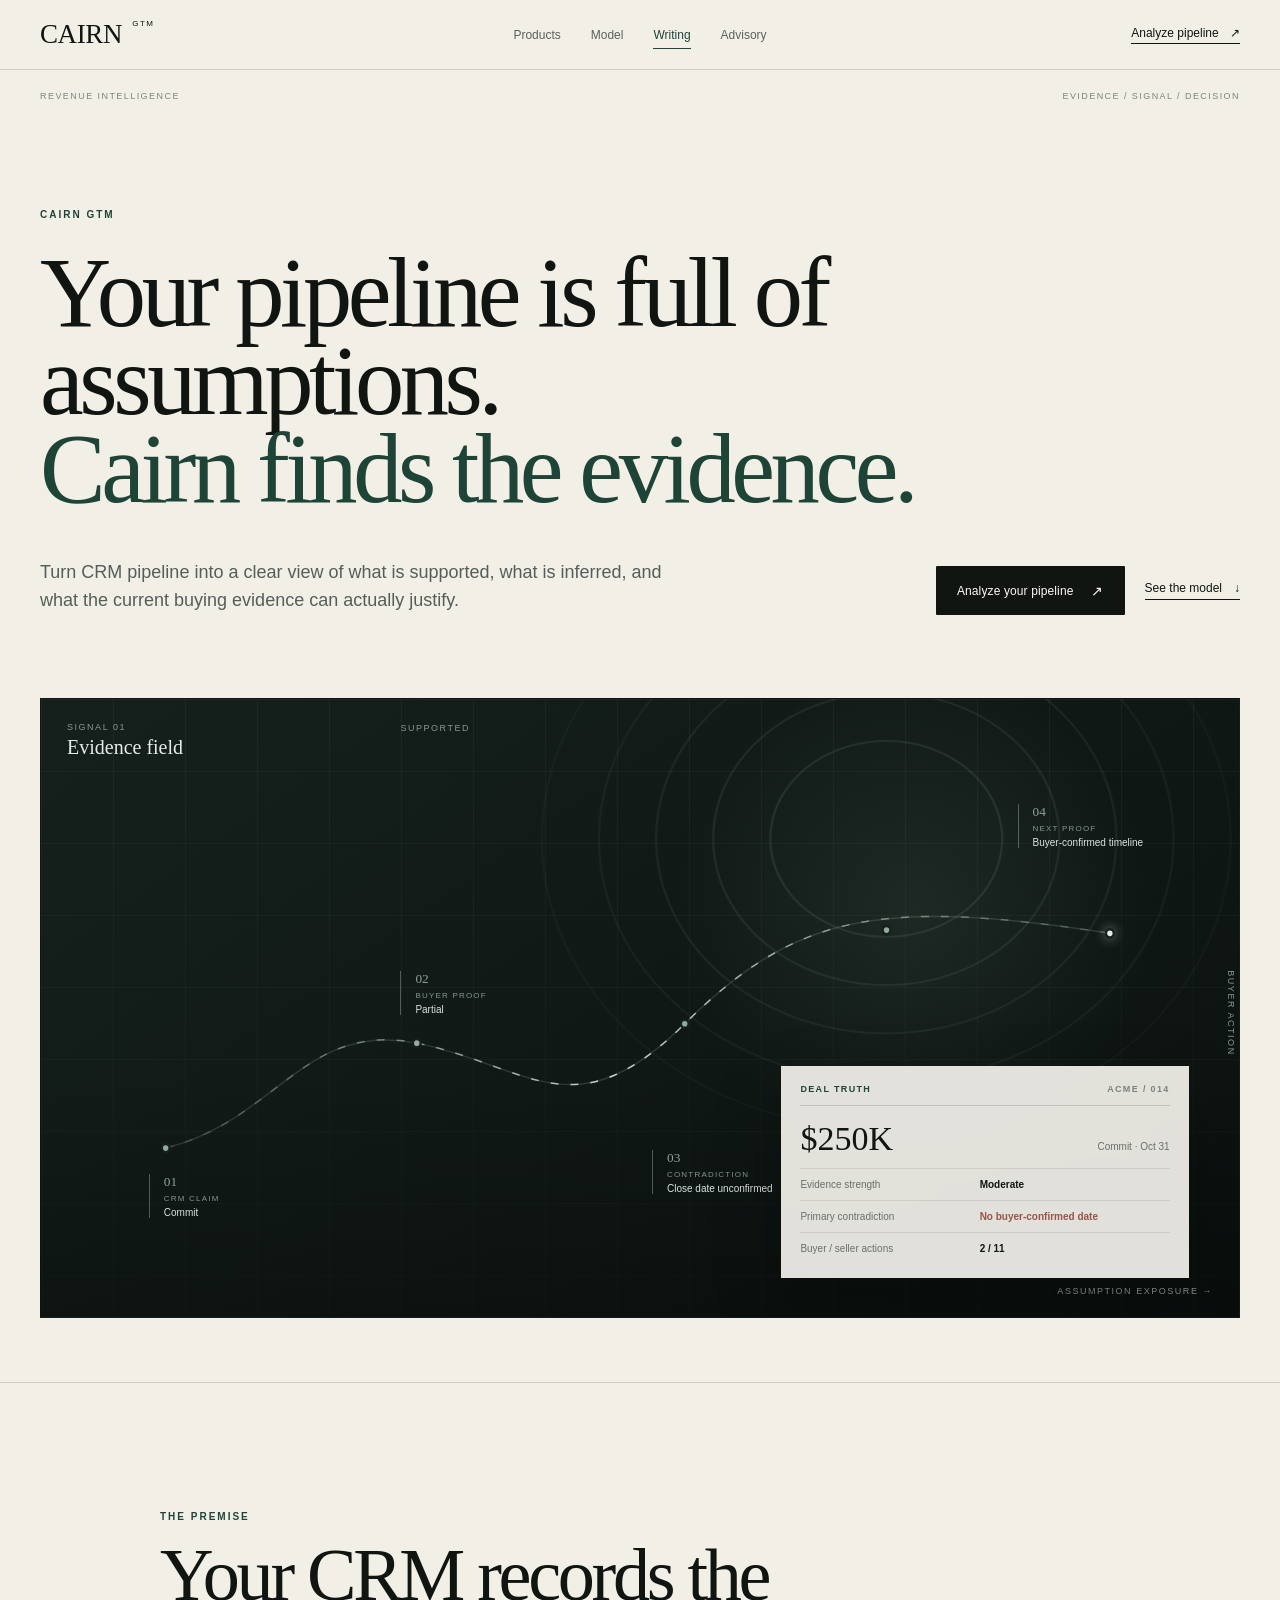
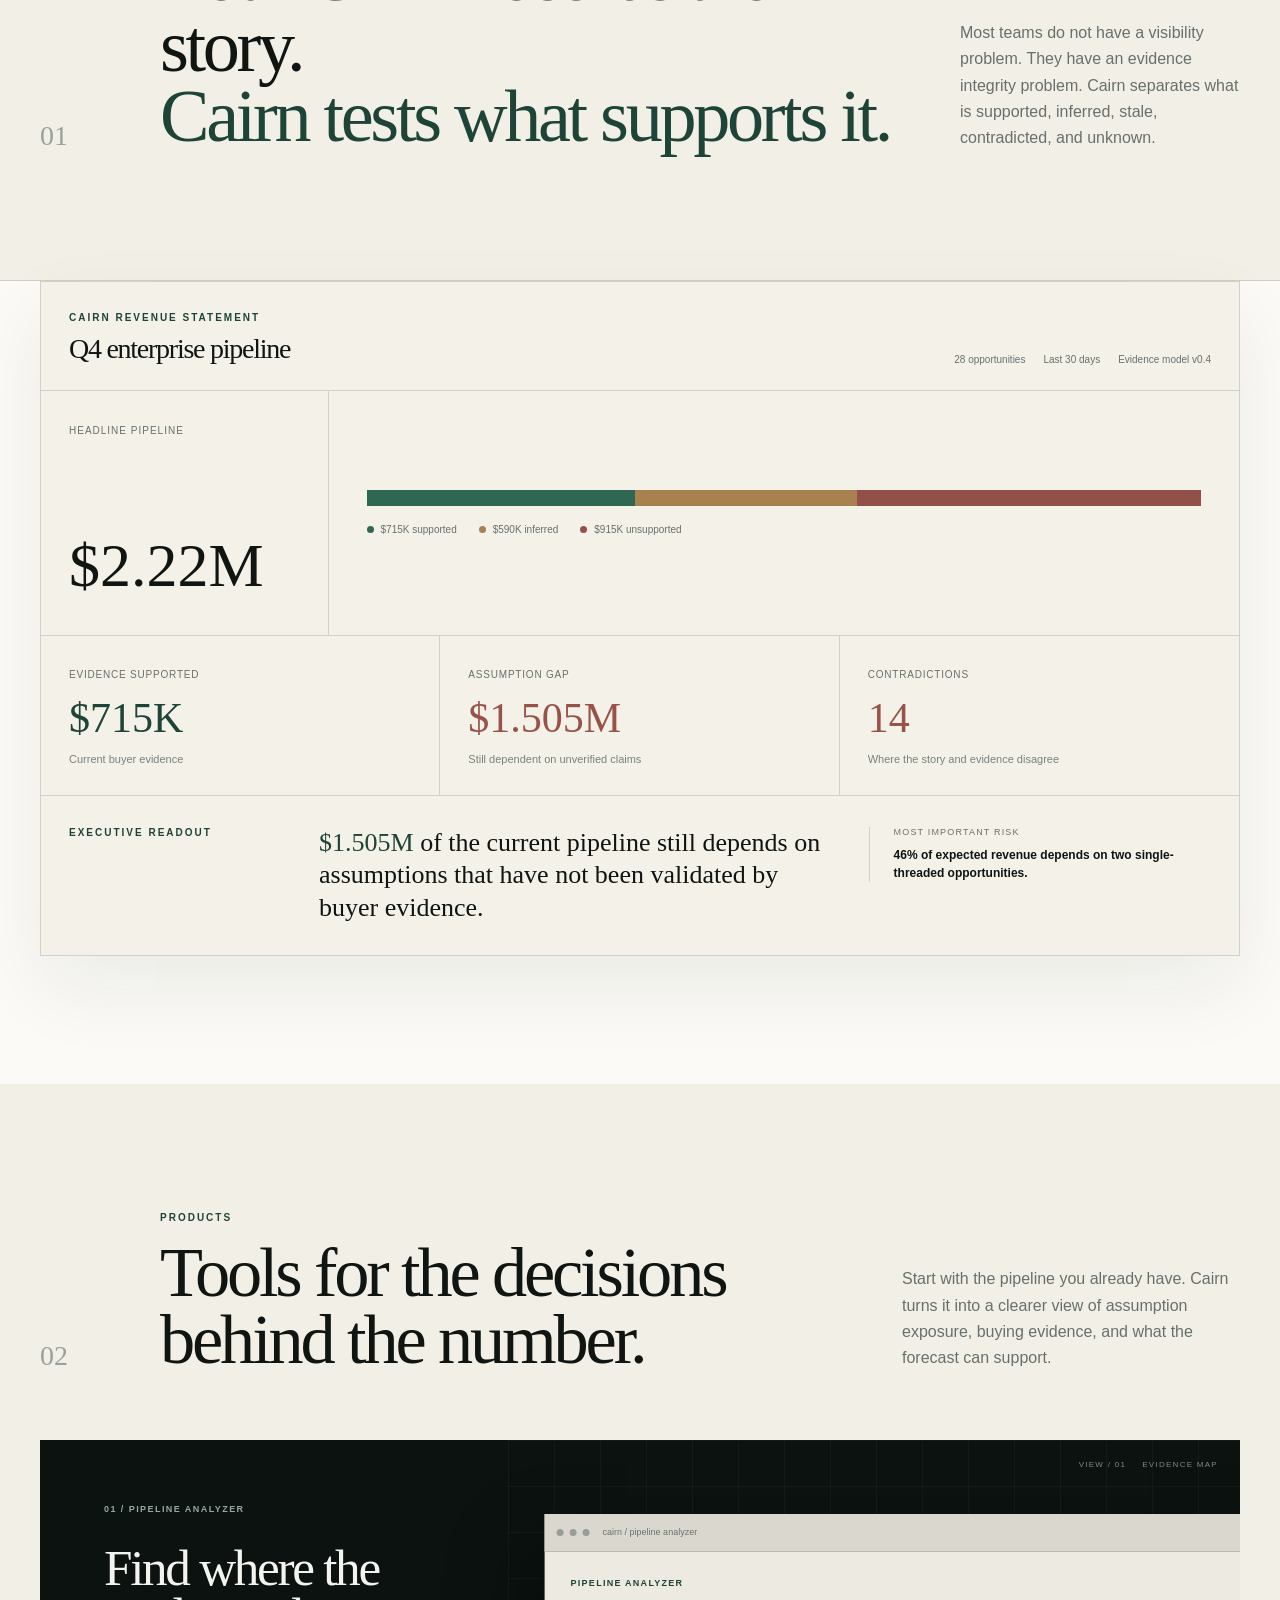
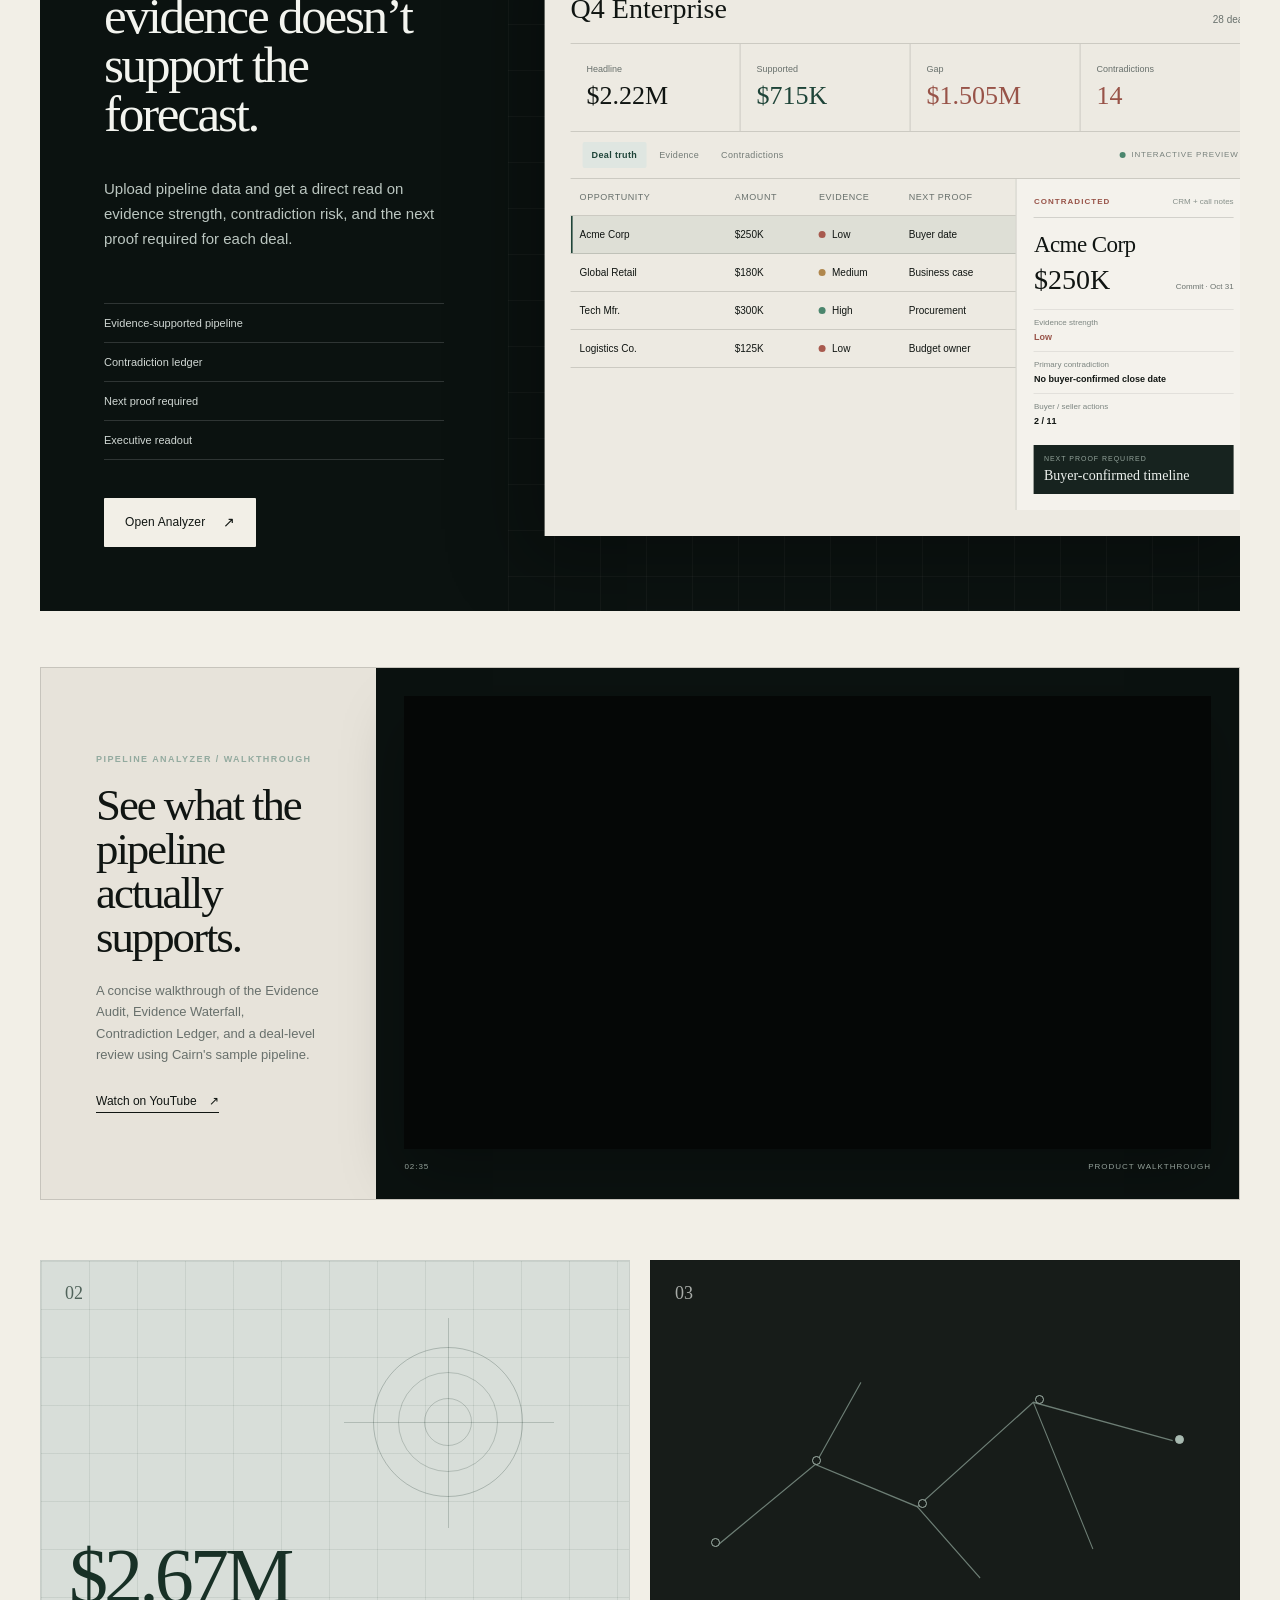
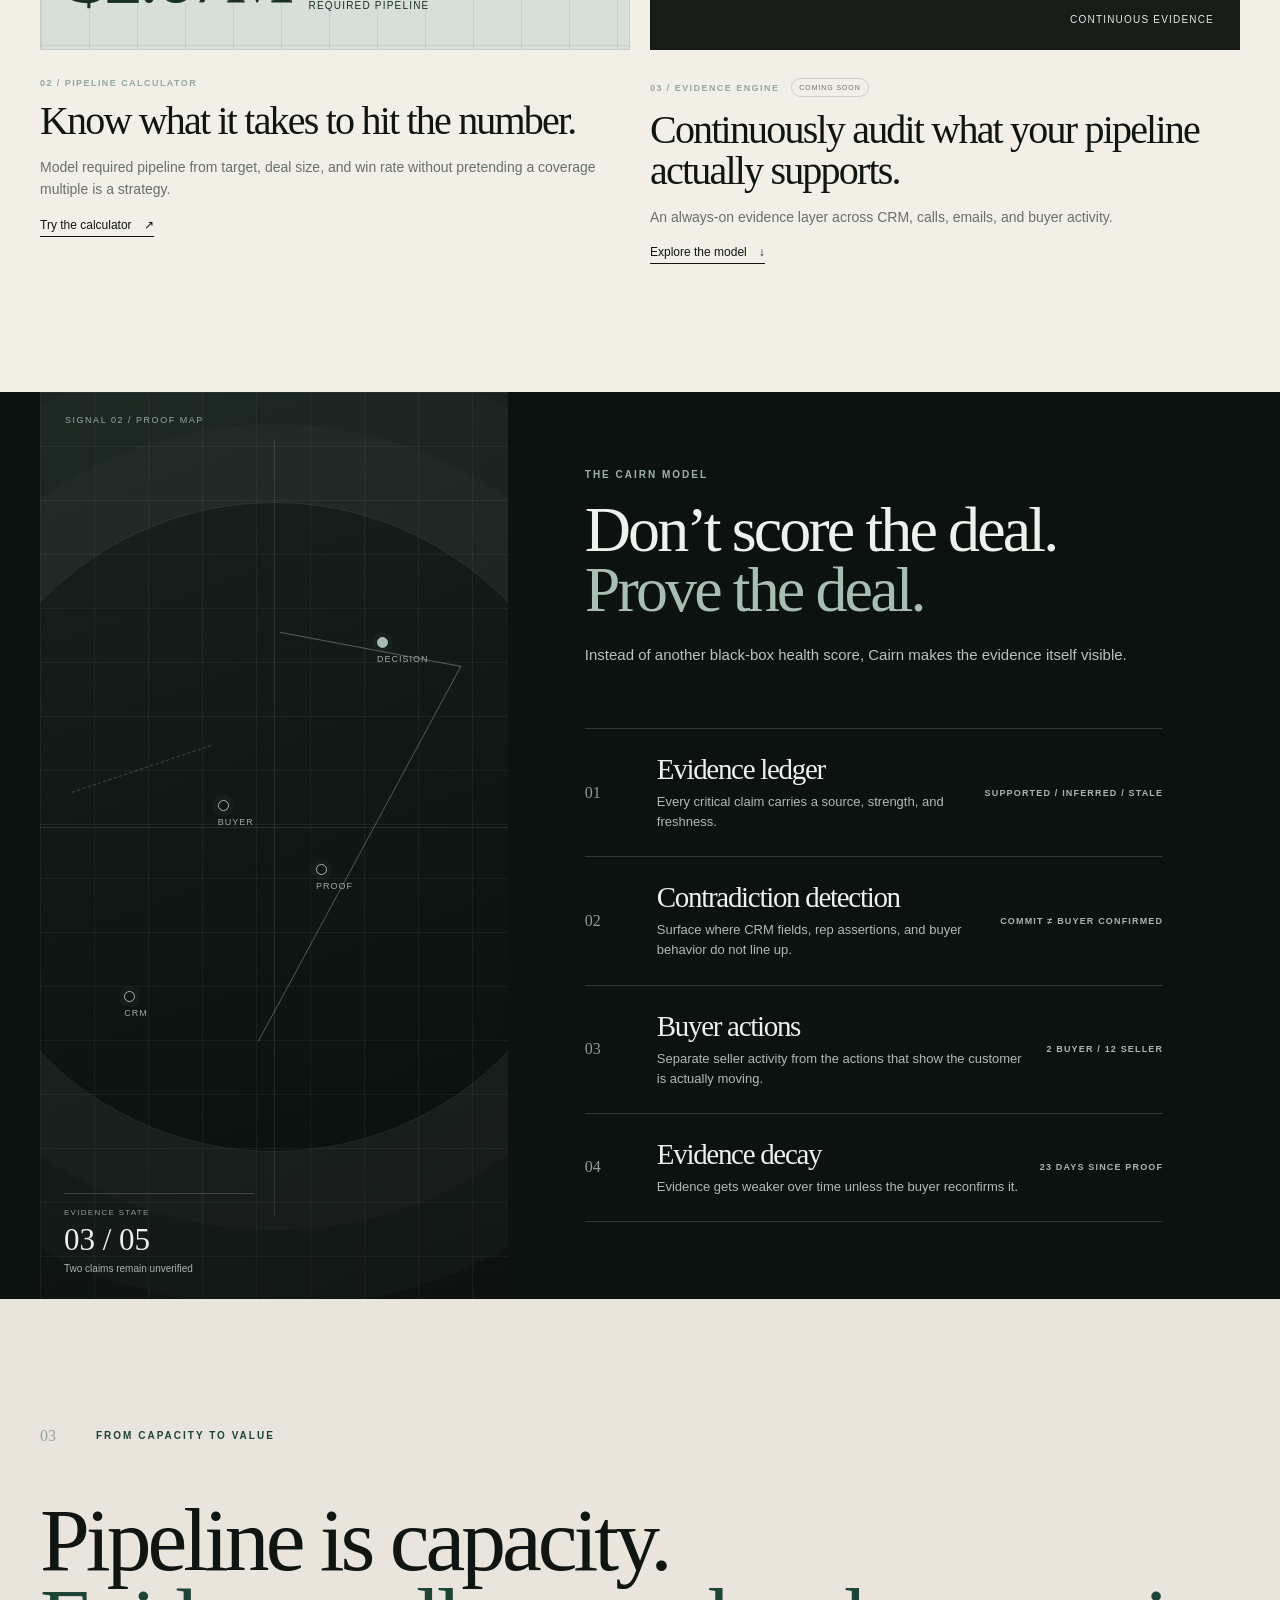
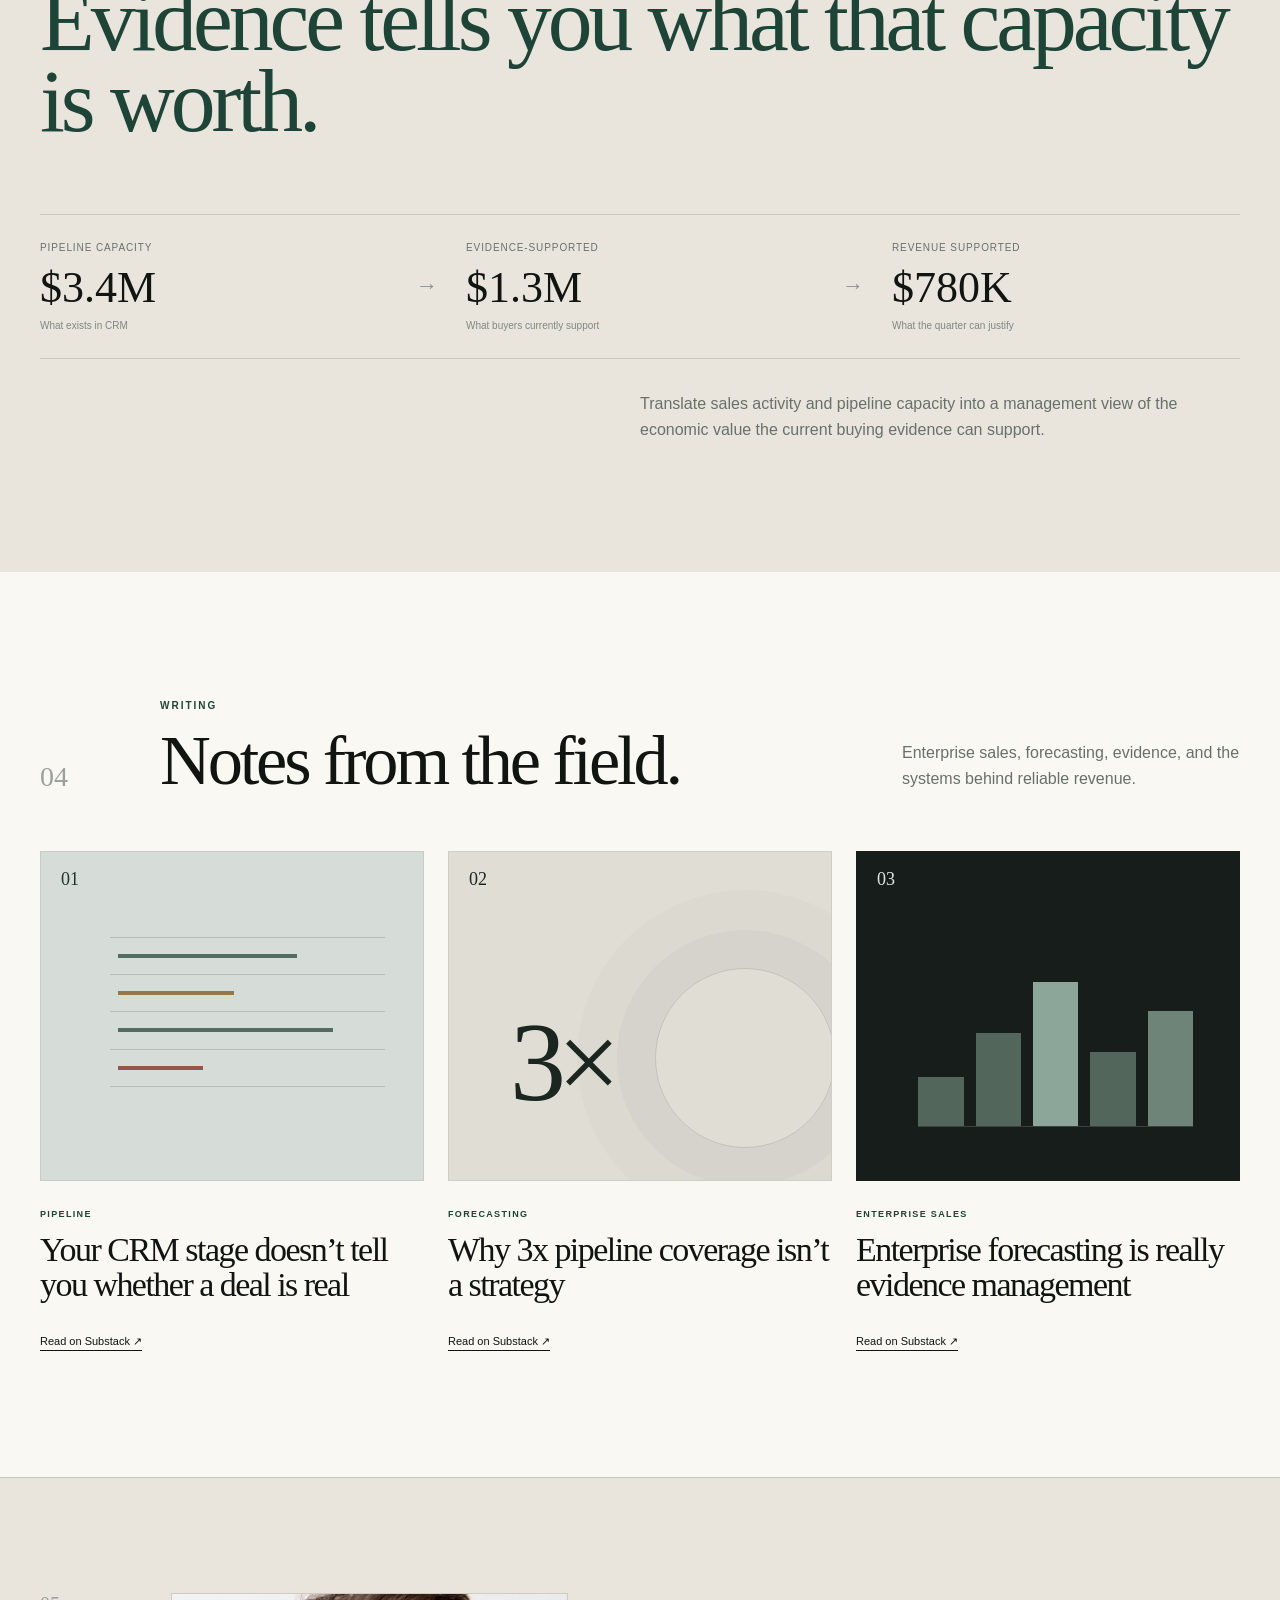
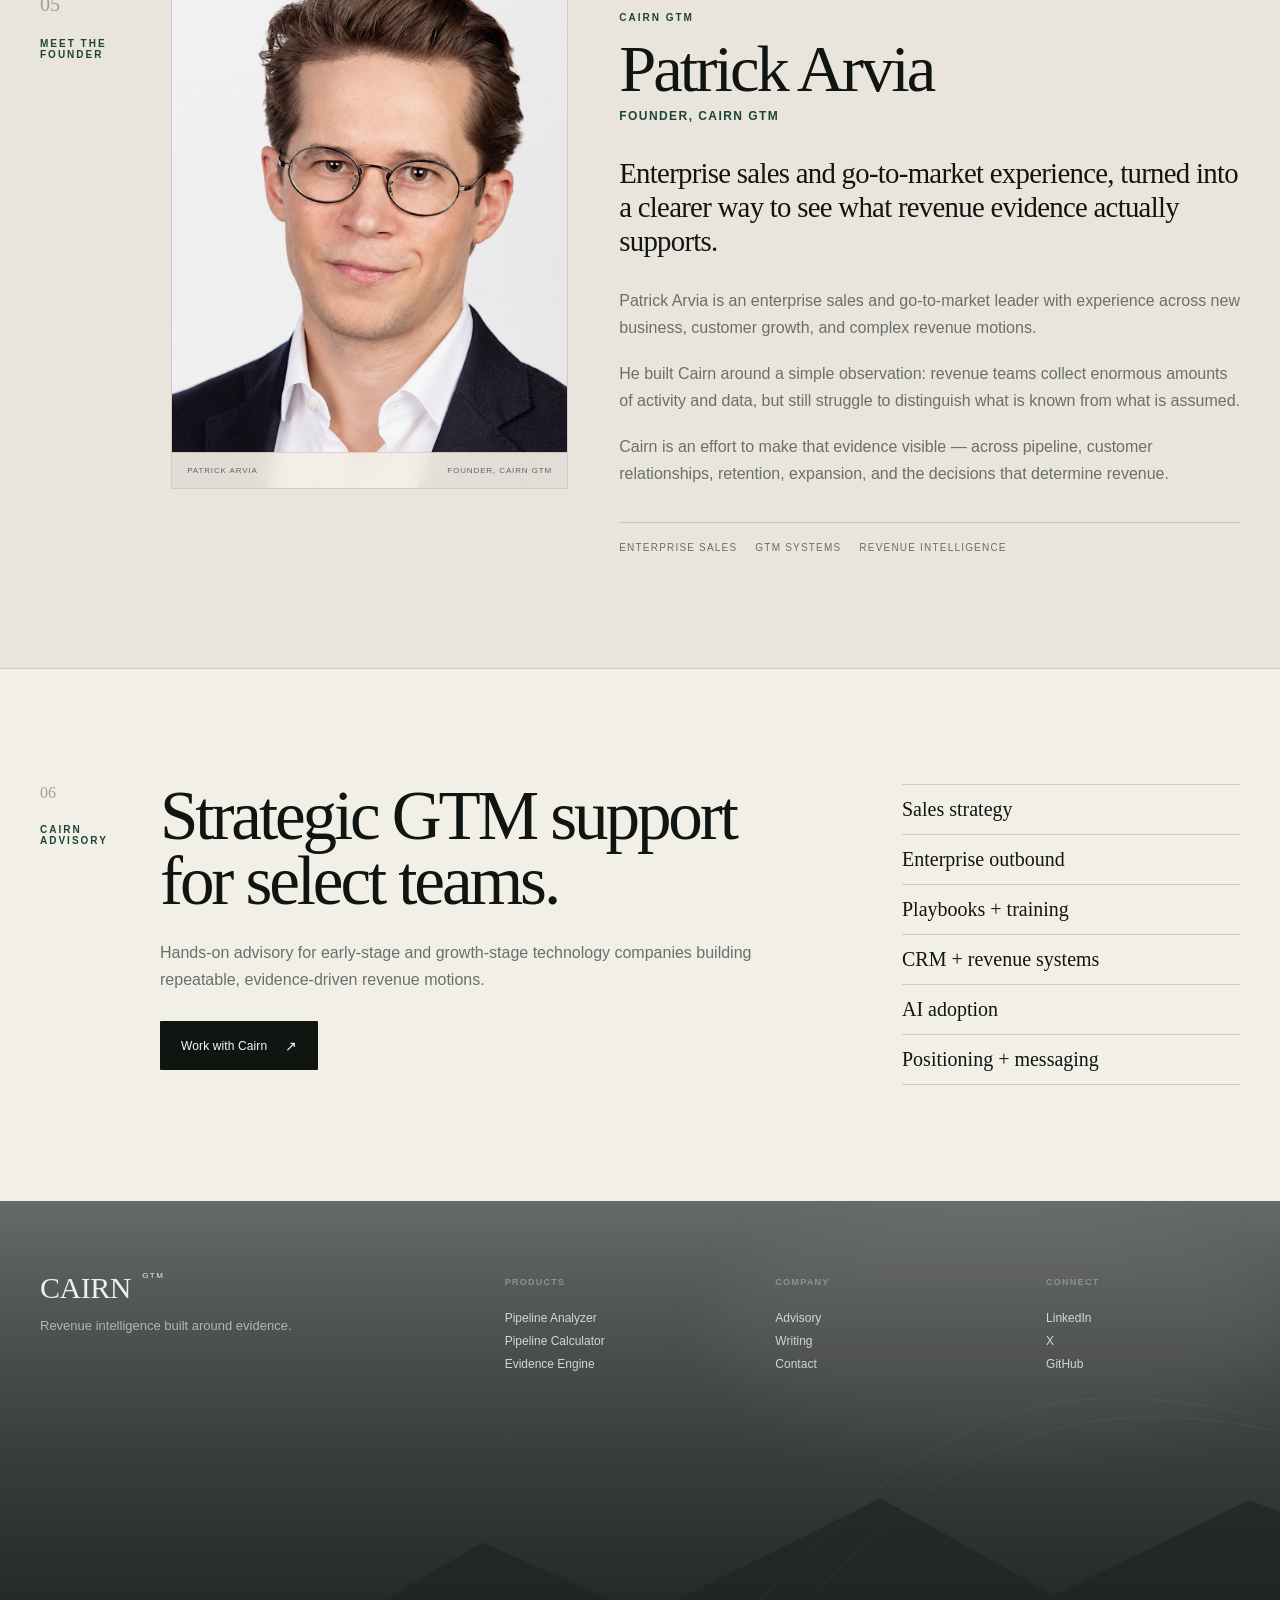
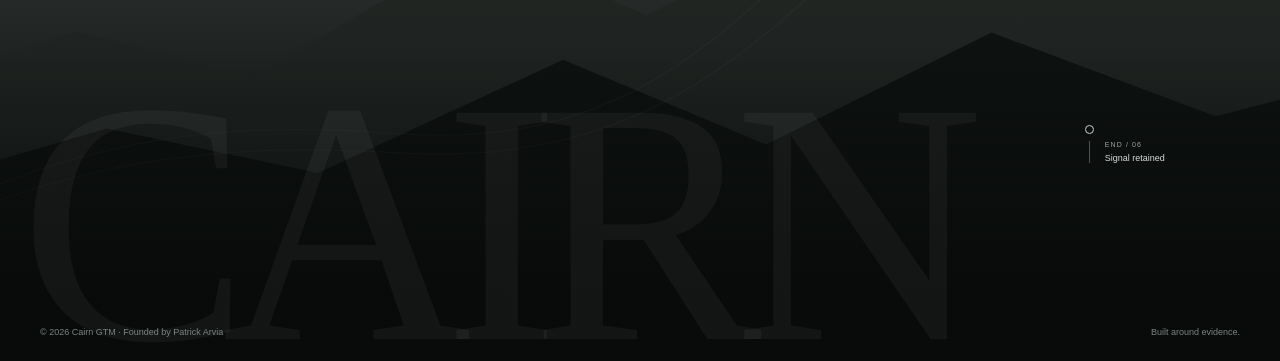
==== commit a99c0072: "Add breathing room around Pipeline Analyzer walkthrough" ====
--- a/index.html
+++ b/index.html
@@ -123,7 +123,7 @@
 .products{padding:clamp(108px,10vw,158px) clamp(20px,5.3vw,86px);background:var(--paper)}.section-intro{display:grid;grid-template-columns:80px minmax(0,1.35fr) minmax(280px,.65fr);gap:40px;align-items:end;margin-bottom:68px}.section-intro h2{font-size:clamp(50px,5.5vw,86px);line-height:.94;margin-top:16px}.section-intro>p{margin:0;font-size:15px;line-height:1.65;color:var(--muted);max-width:500px}
 .feature-product{display:grid;grid-template-columns:.72fr 1.28fr;background:var(--night);color:#f3f4ef;min-height:720px;overflow:hidden}.feature-copy{padding:clamp(48px,5vw,80px);display:flex;flex-direction:column;align-items:flex-start}.product-index{font-size:8px;letter-spacing:.16em;font-weight:700;text-transform:uppercase;color:#93aa9f;margin:0}.feature-copy h3{font-size:clamp(44px,4.5vw,70px);line-height:.95;margin:30px 0 24px}.feature-copy>p:not(.product-index){font-size:14px;line-height:1.65;color:#bbc6c0;max-width:510px}.feature-points{display:grid;width:100%;margin:36px 0 38px;border-top:1px solid var(--line-light)}.feature-points span{padding:12px 0;border-bottom:1px solid var(--line-light);font-size:10px;color:#d1d8d4}
 .feature-screen-wrap{position:relative;display:flex;align-items:center;padding:62px 0 62px 0;background-image:linear-gradient(rgba(255,255,255,.035) 1px,transparent 1px),linear-gradient(90deg,rgba(255,255,255,.035) 1px,transparent 1px);background-size:46px 46px}
-.product-demo{display:grid;grid-template-columns:minmax(260px,.56fr) minmax(0,1.44fr);margin-top:20px;background:#e7e3da;border:1px solid var(--line);overflow:hidden}
+.product-demo{display:grid;grid-template-columns:minmax(260px,.56fr) minmax(0,1.44fr);margin-top:56px;margin-bottom:60px;background:#e7e3da;border:1px solid var(--line);overflow:hidden}
 .product-demo-copy{padding:clamp(38px,4.3vw,64px);display:flex;flex-direction:column;align-items:flex-start;justify-content:center}
 .product-demo-copy h3{font-size:clamp(36px,3.5vw,54px);line-height:.98;margin:20px 0 20px}
 .product-demo-copy>p:not(.product-index){font-size:13px;line-height:1.65;color:var(--muted);max-width:430px;margin:0 0 28px}
@@ -214,7 +214,7 @@
   .screen-workspace{grid-template-columns:1fr}.deal-inspector{border-left:0;border-top:1px solid var(--line)}
 }
 @media(max-width:680px){
-  .product-demo{margin-top:14px}
+  .product-demo{margin-top:34px;margin-bottom:42px}
   .product-demo-copy{padding:28px 22px}
   .product-demo-copy h3{font-size:34px}
   .product-demo-media{padding:12px}
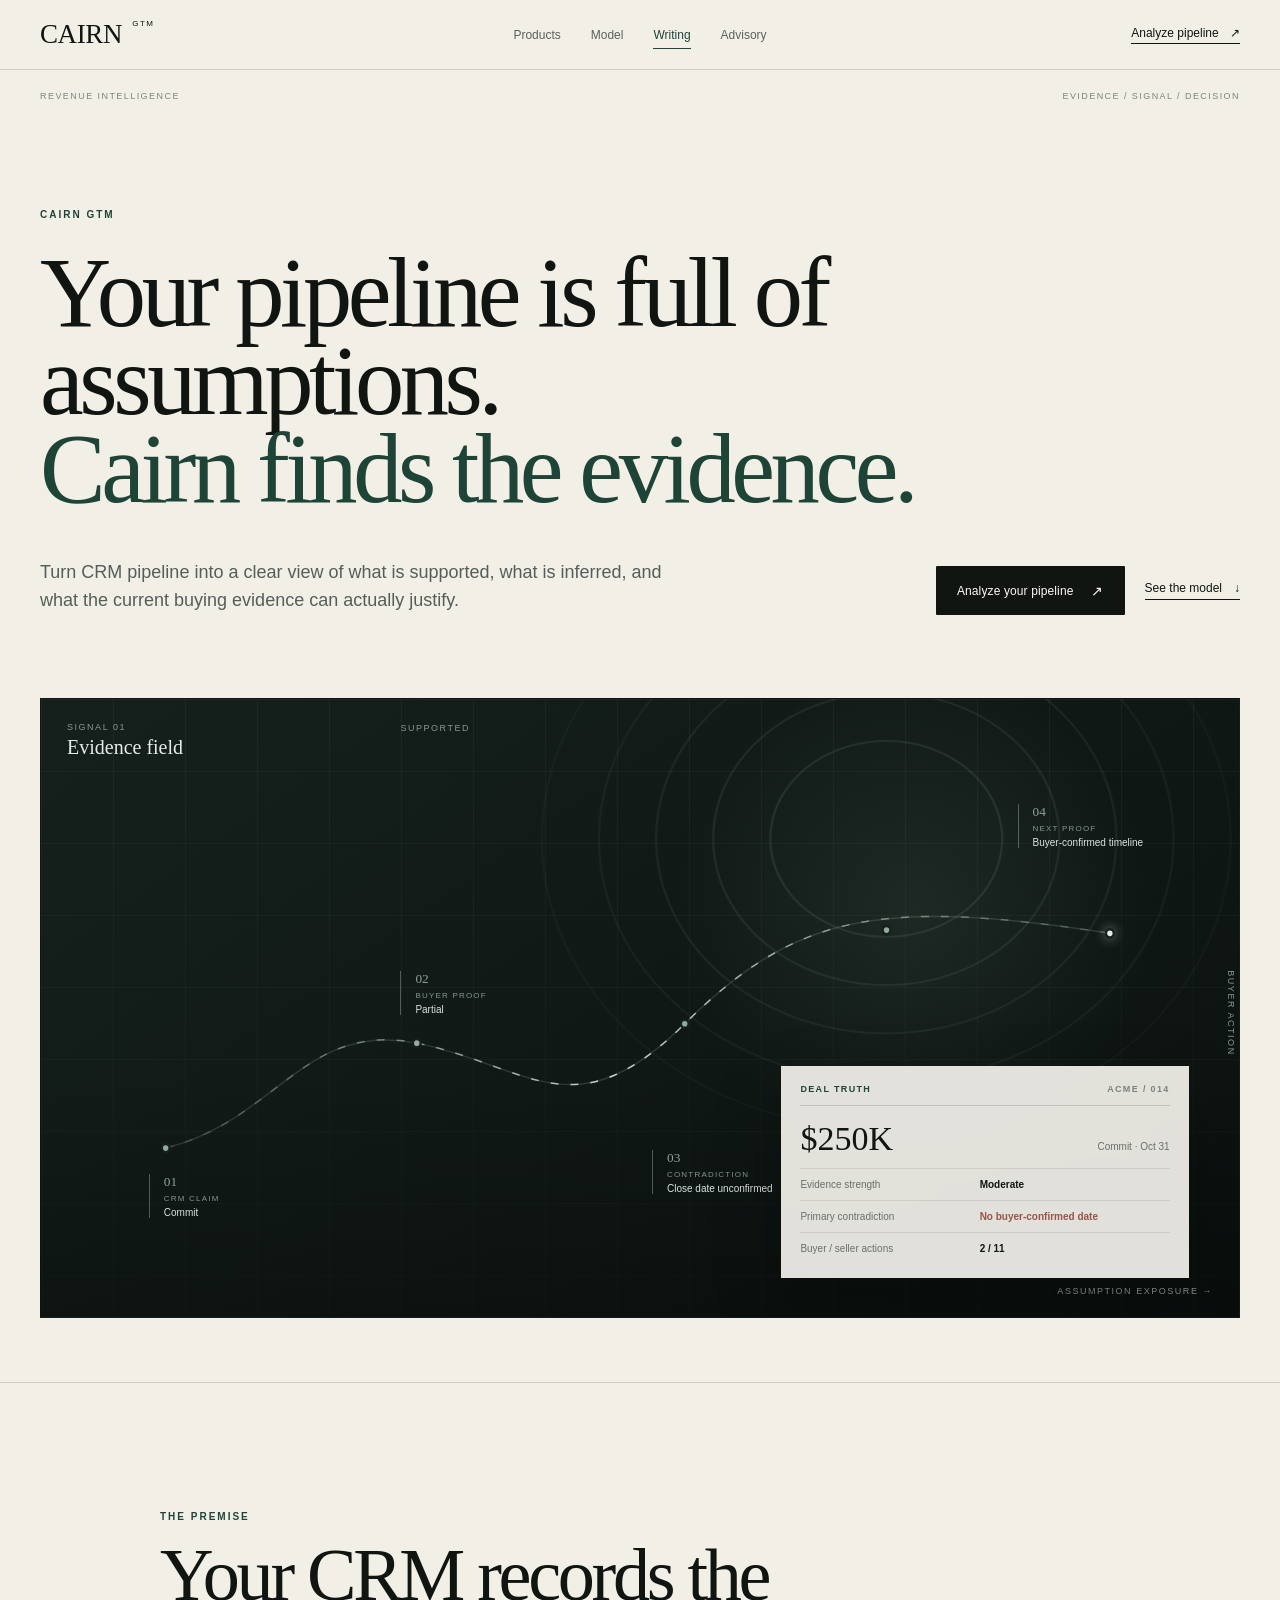
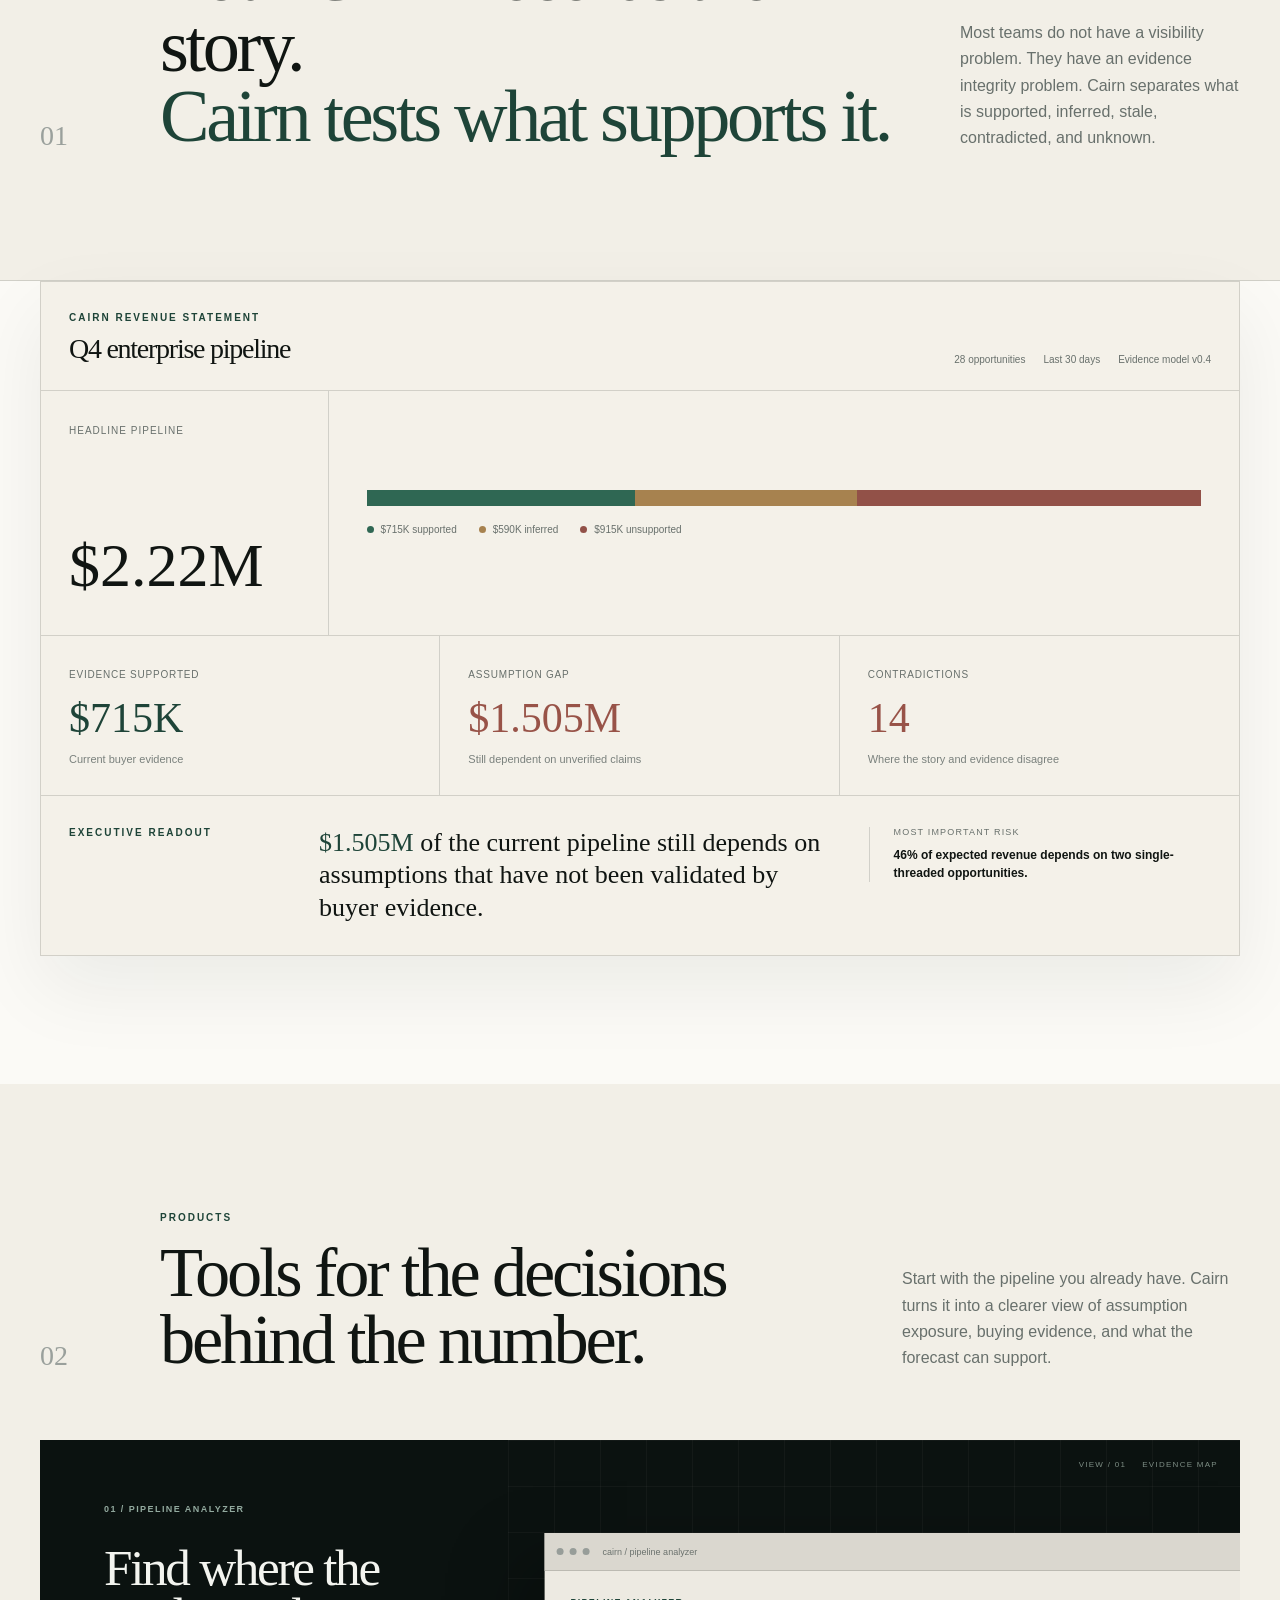
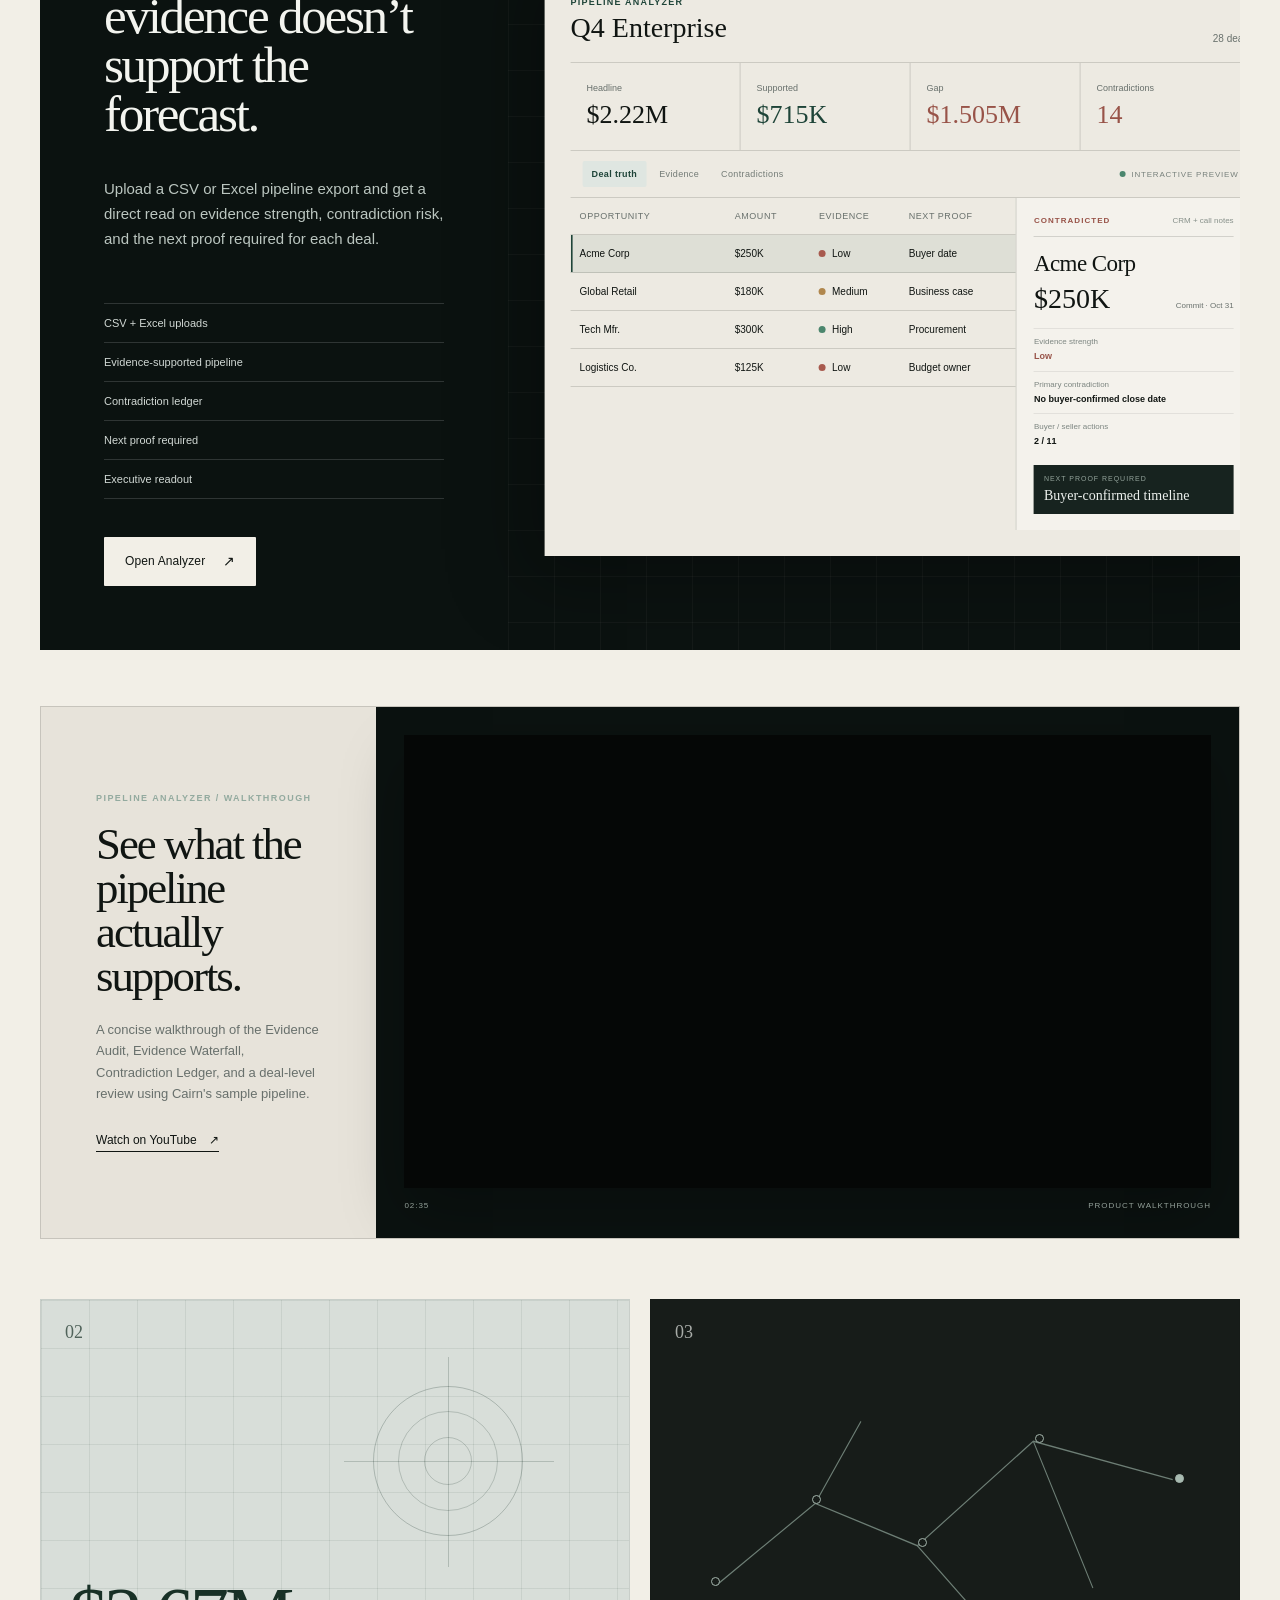
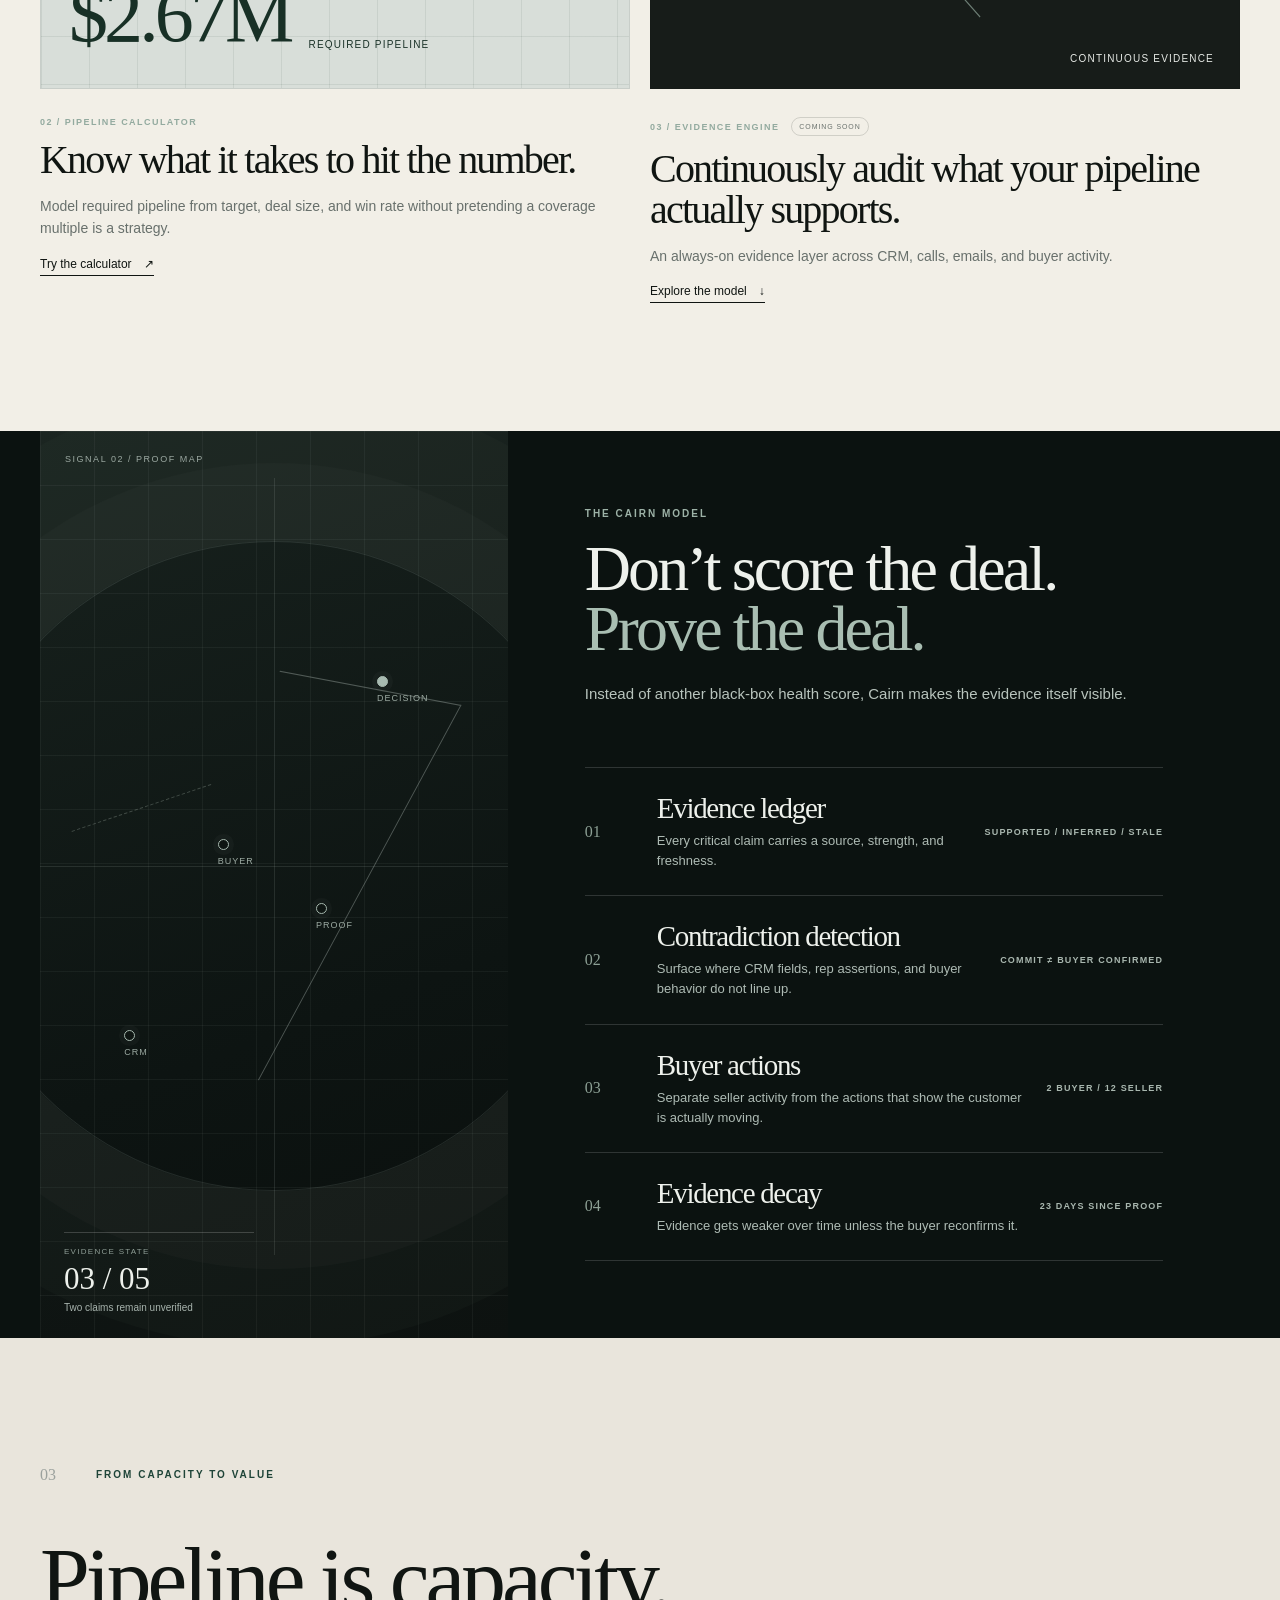
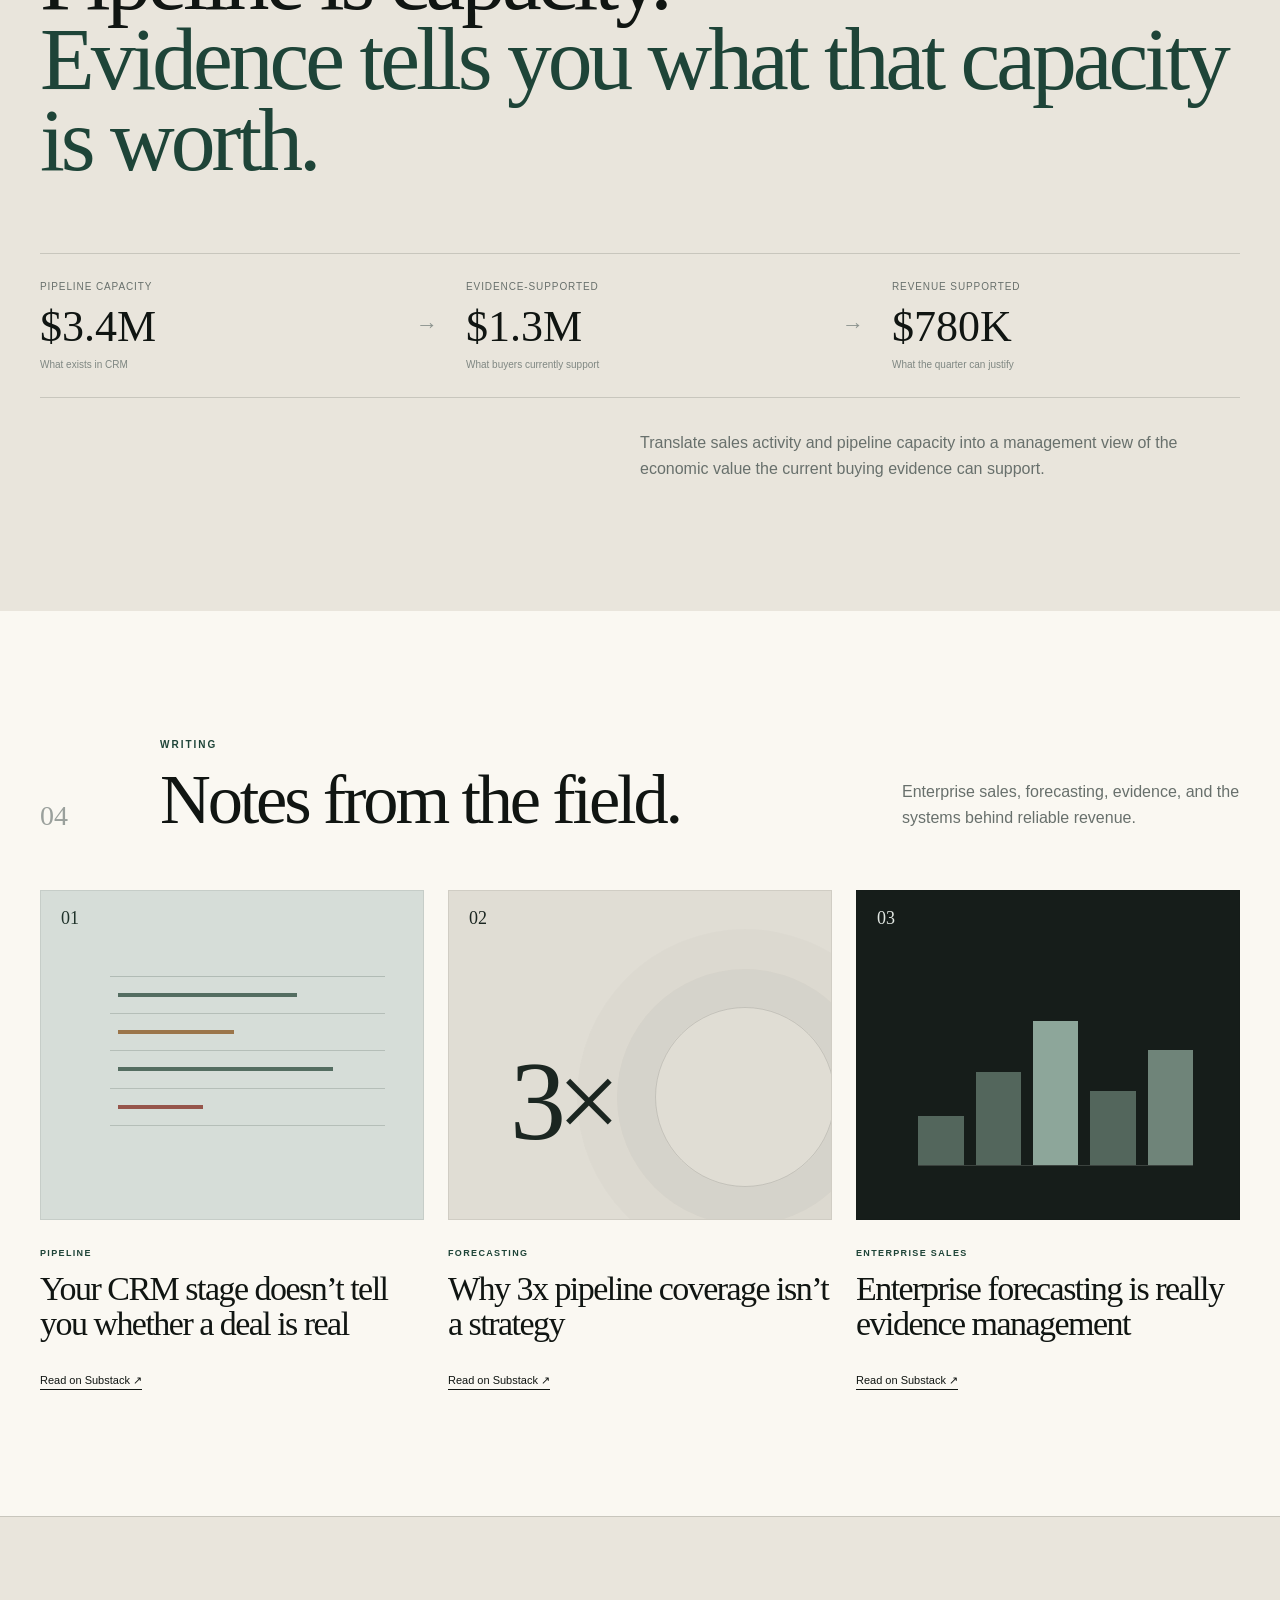
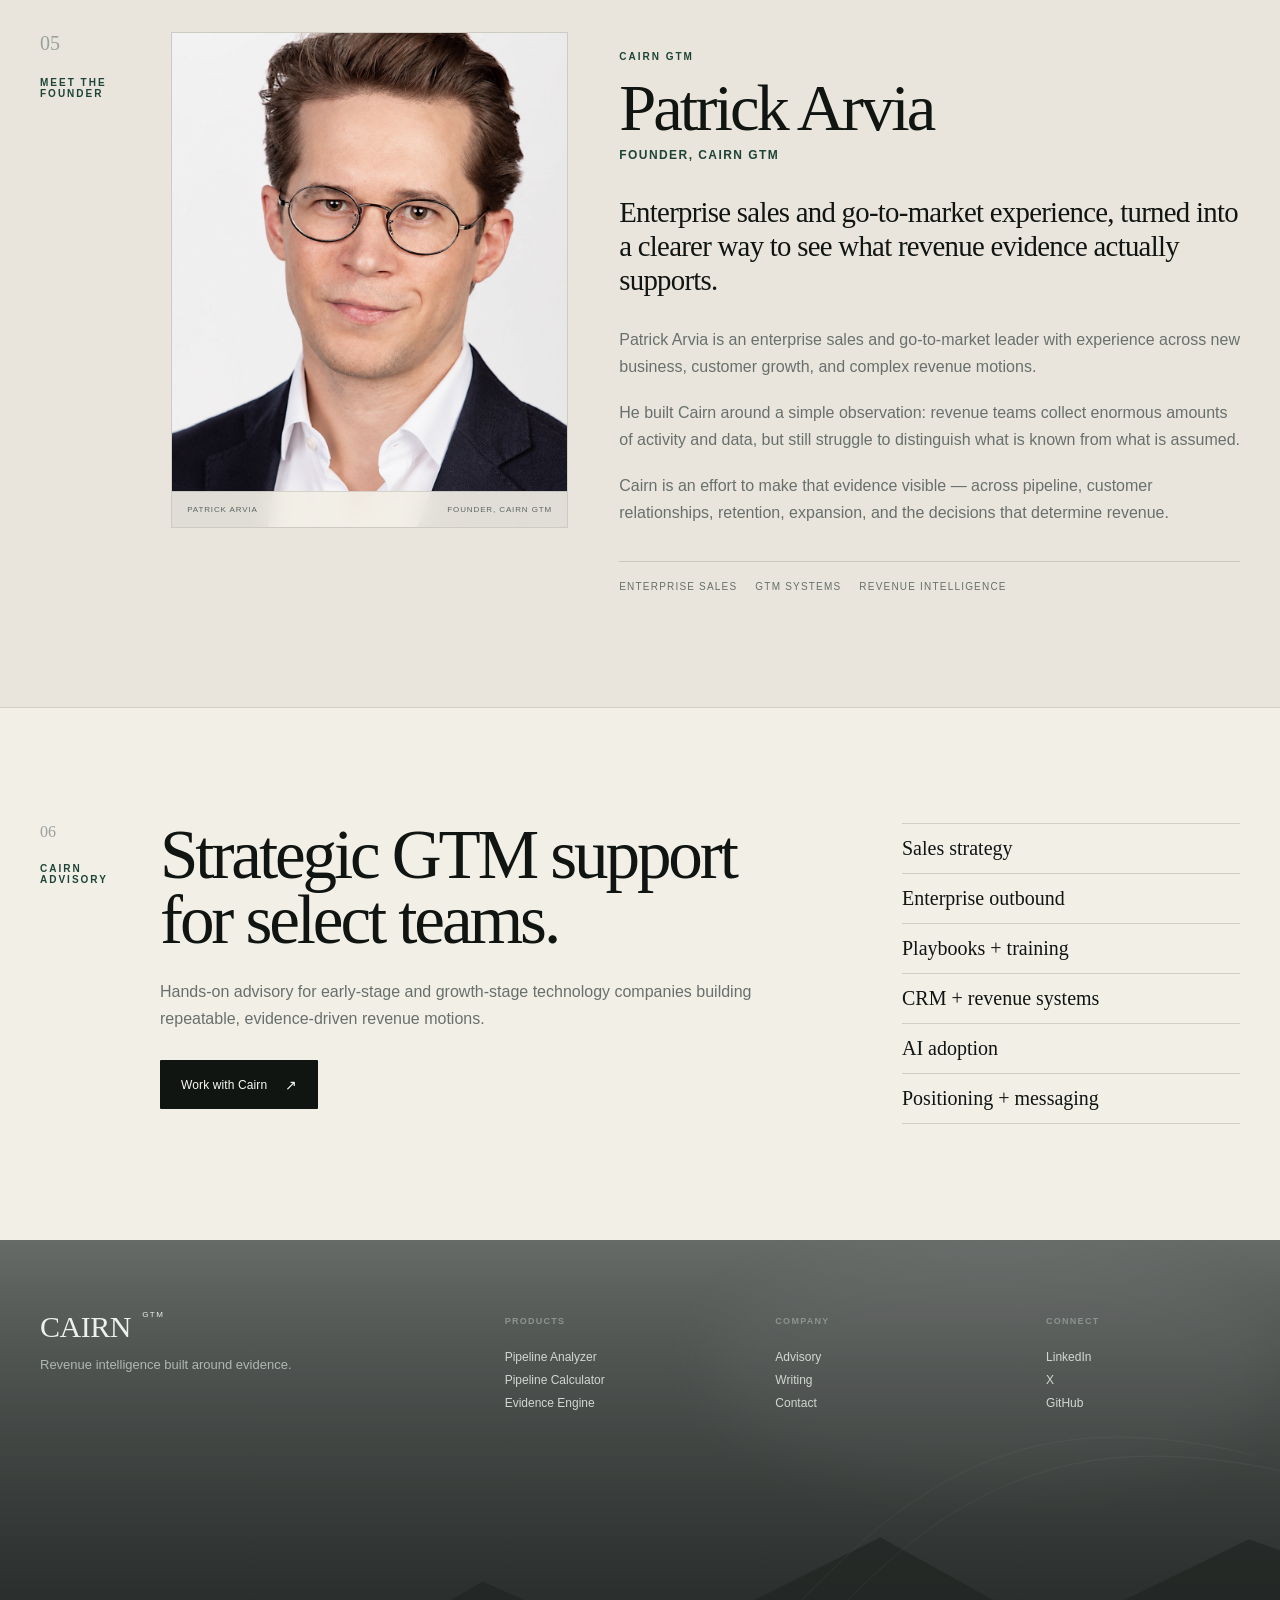
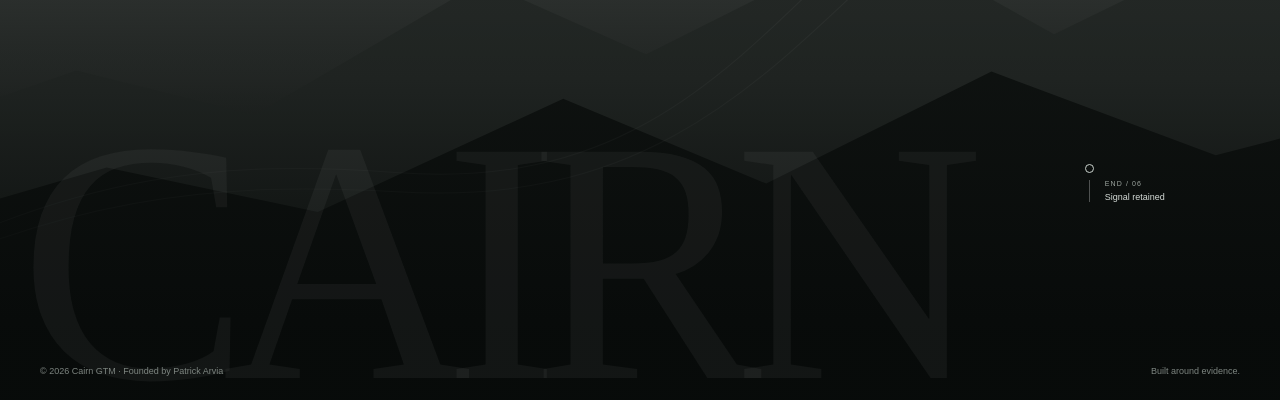
==== commit 6471c6a6: "Note CSV and Excel support on Cairn site" ====
--- a/index.html
+++ b/index.html
@@ -598,8 +598,8 @@
         <div class="feature-copy">
           <p class="product-index">01 / PIPELINE ANALYZER</p>
           <h3>Find where the evidence doesn’t support the forecast.</h3>
-          <p>Upload pipeline data and get a direct read on evidence strength, contradiction risk, and the next proof required for each deal.</p>
-          <div class="feature-points"><span>Evidence-supported pipeline</span><span>Contradiction ledger</span><span>Next proof required</span><span>Executive readout</span></div>
+          <p>Upload a CSV or Excel pipeline export and get a direct read on evidence strength, contradiction risk, and the next proof required for each deal.</p>
+          <div class="feature-points"><span>CSV + Excel uploads</span><span>Evidence-supported pipeline</span><span>Contradiction ledger</span><span>Next proof required</span><span>Executive readout</span></div>
           <a class="button button-paper" href="https://cairn-pipeline-analyzer.vercel.app/">Open Analyzer <span>↗</span></a>
         </div>
         <div class="feature-screen-wrap">
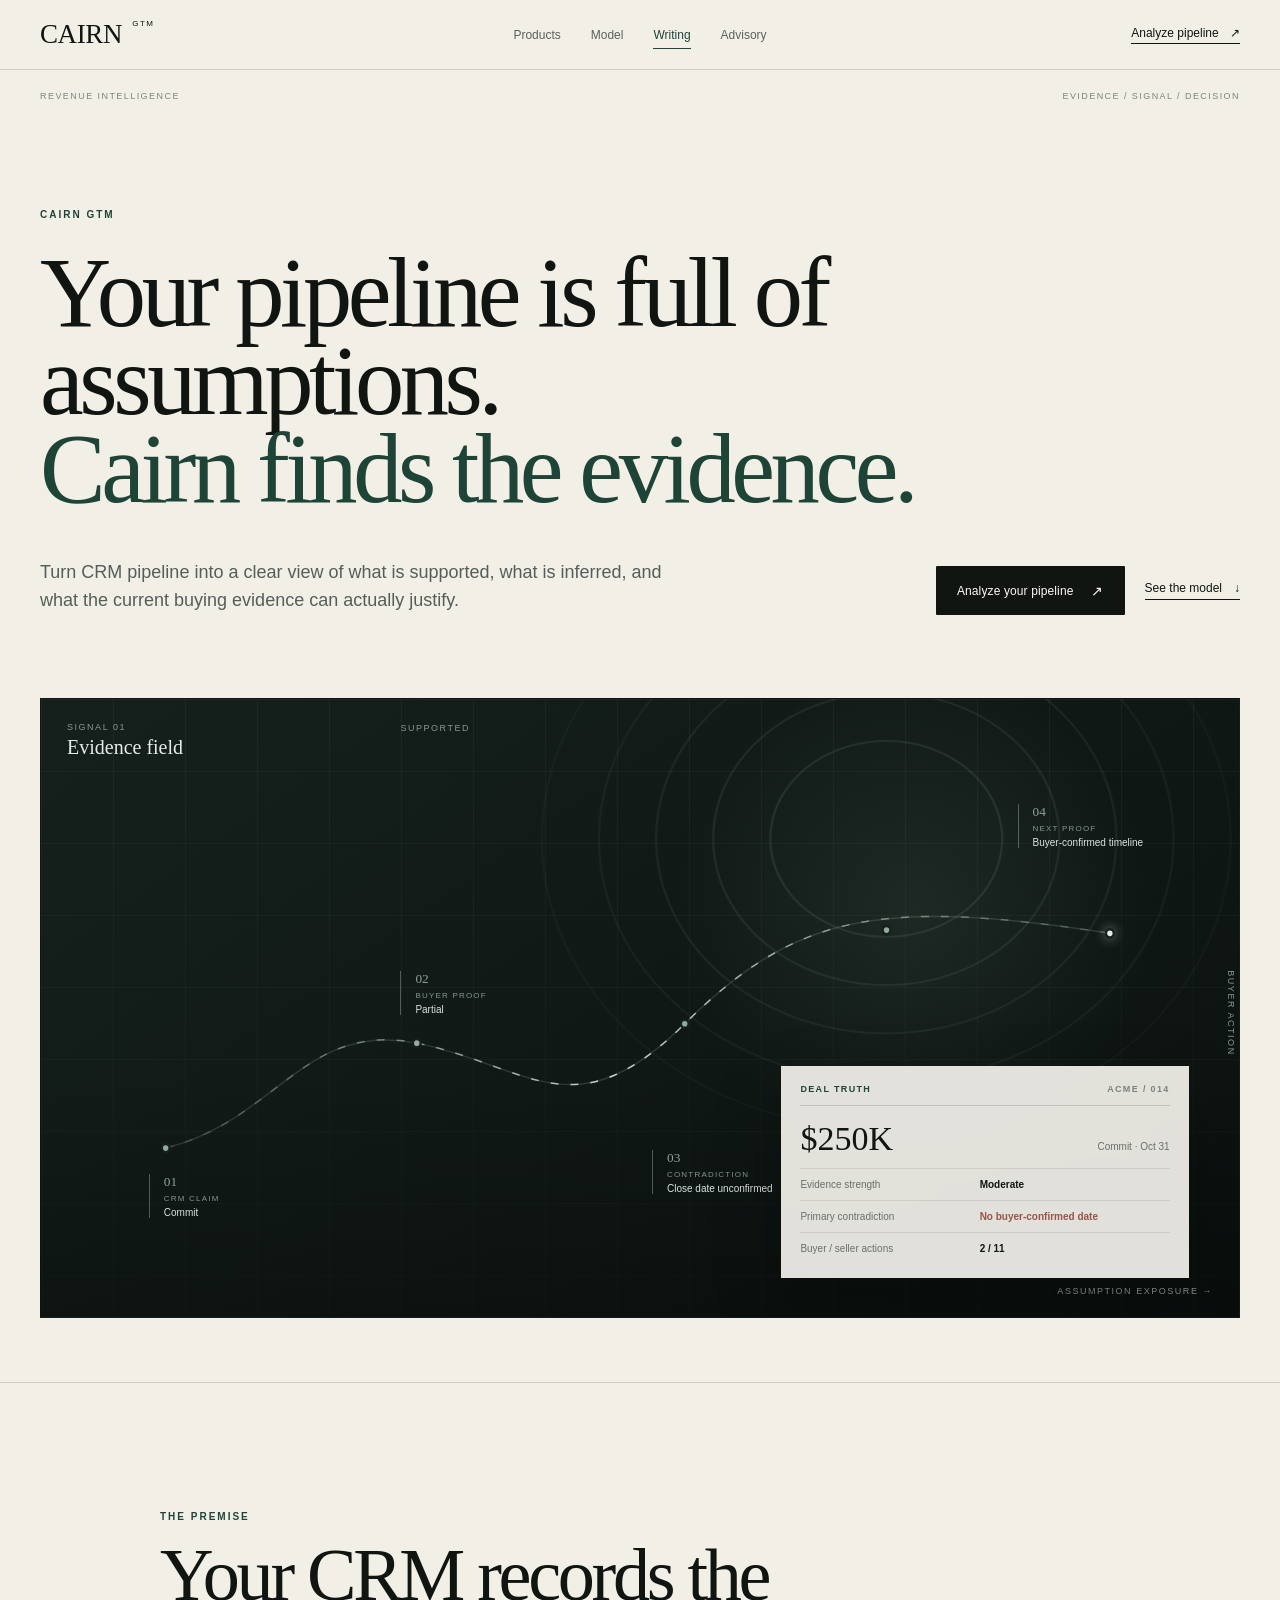
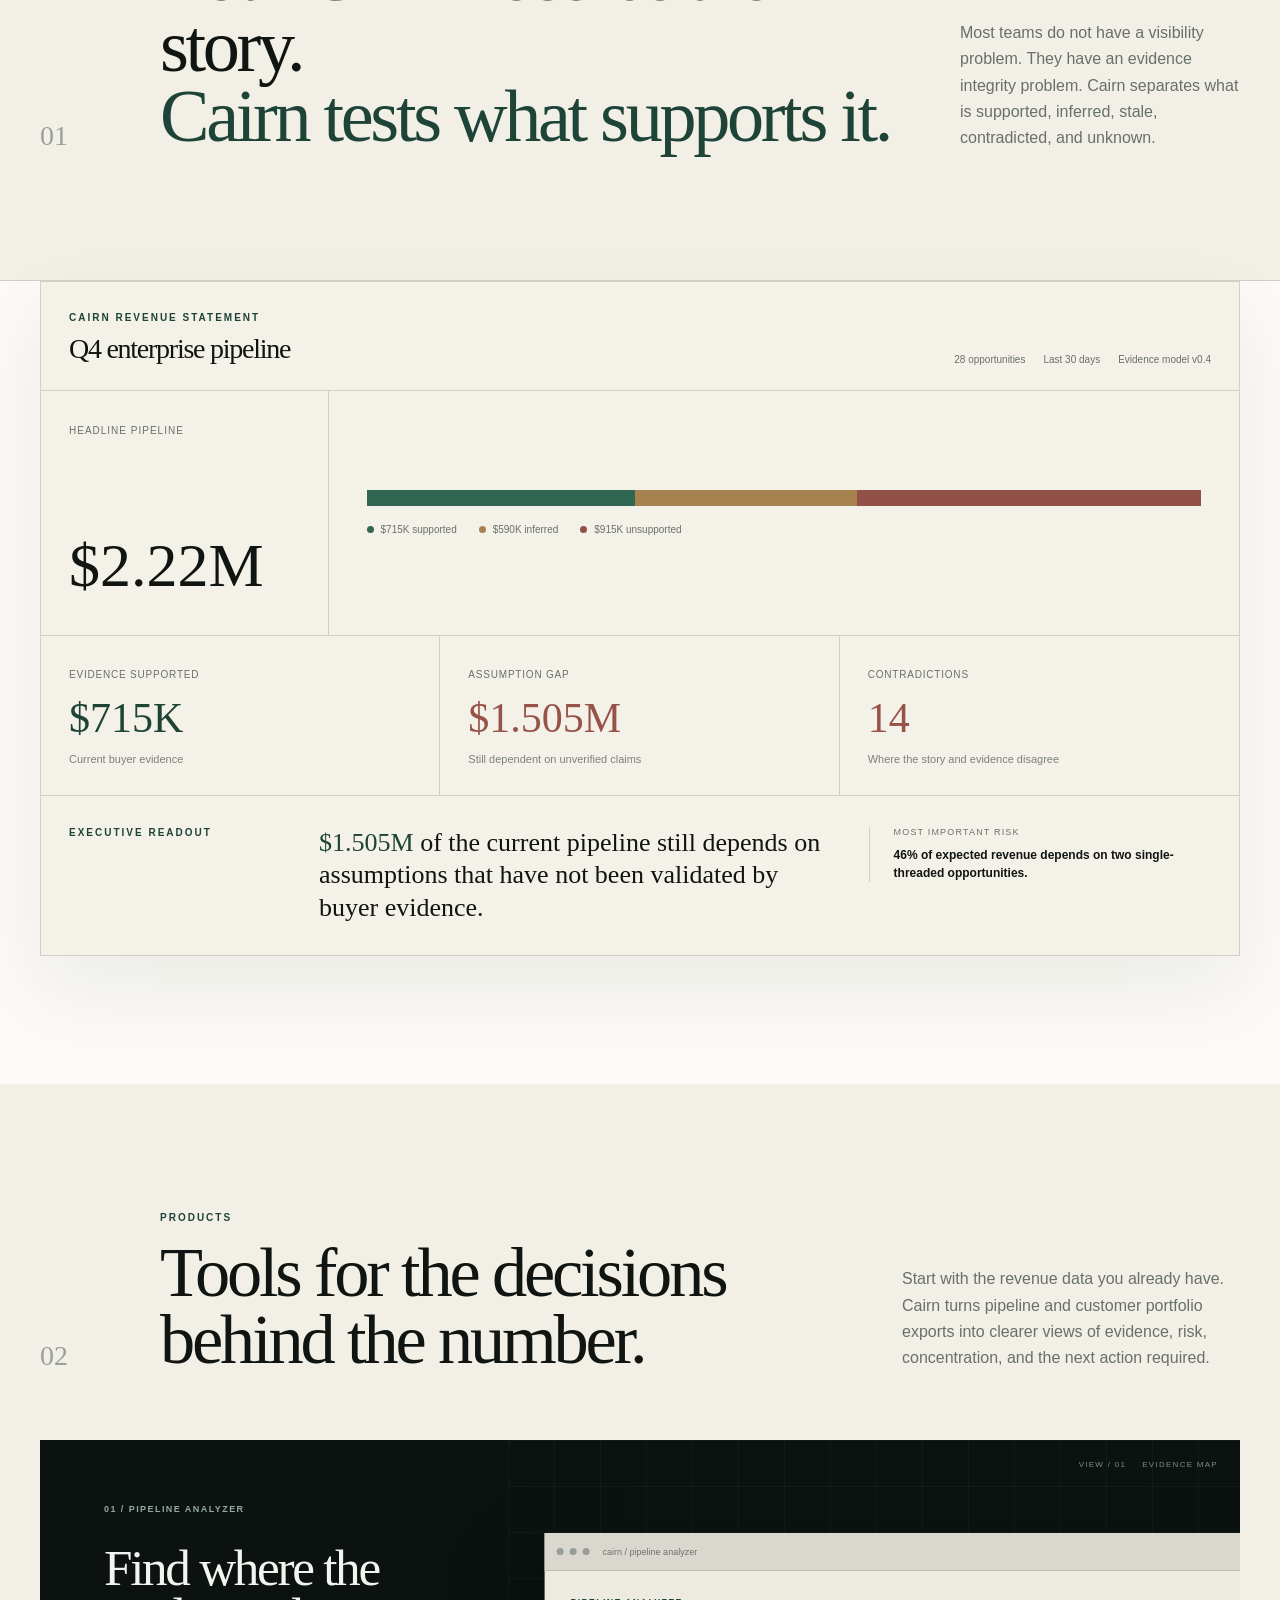
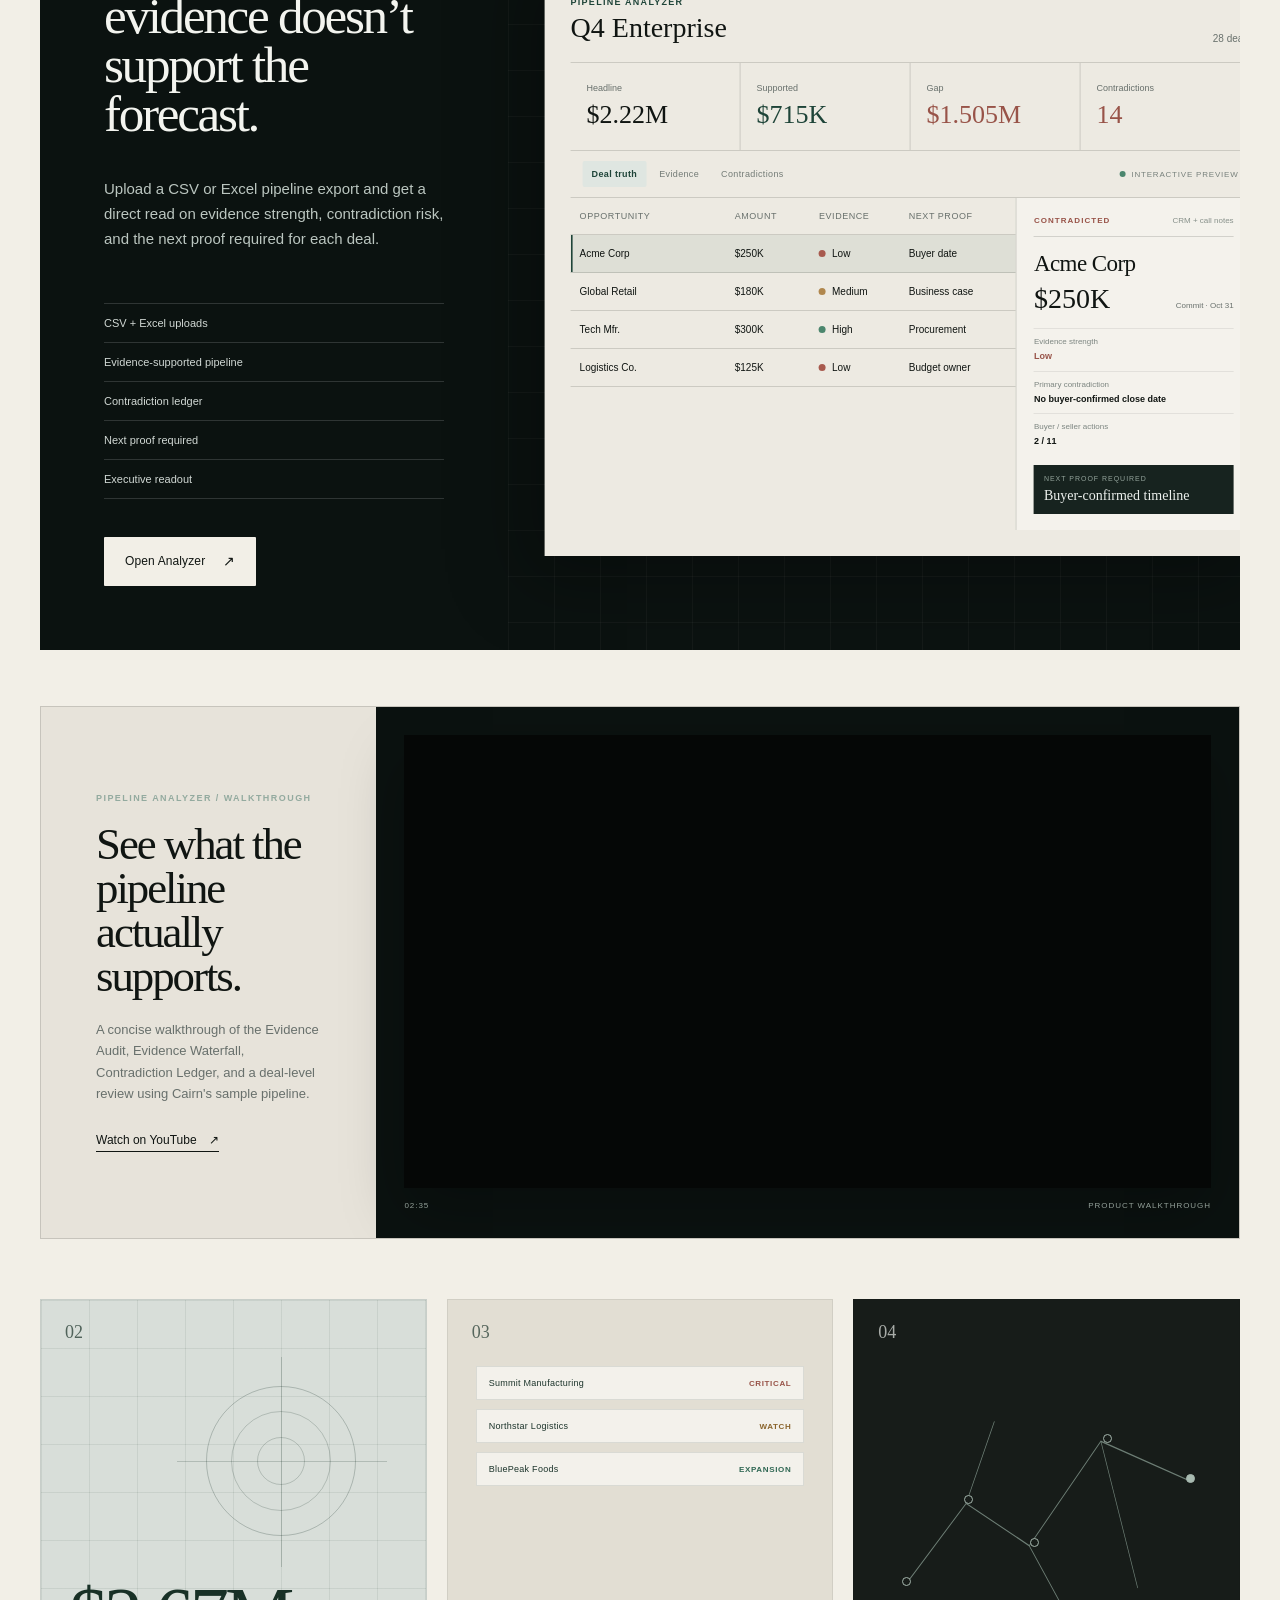
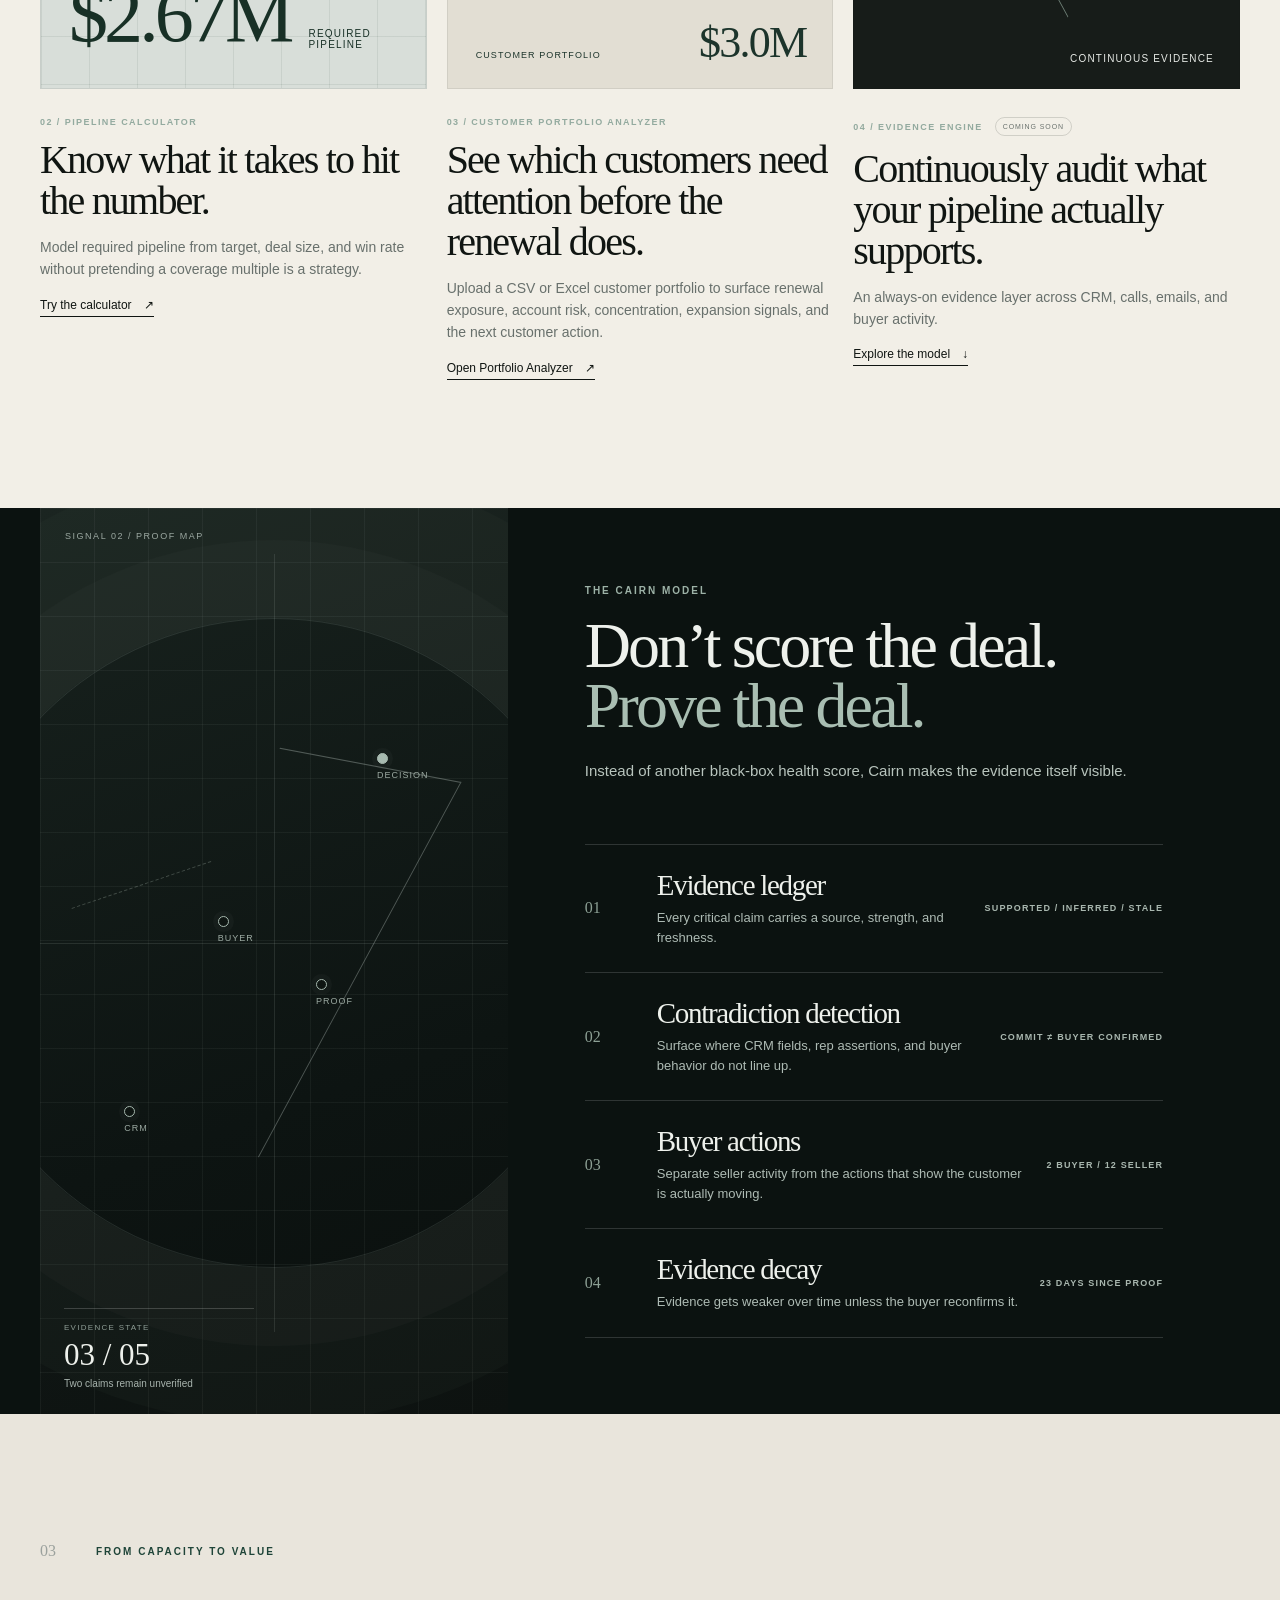
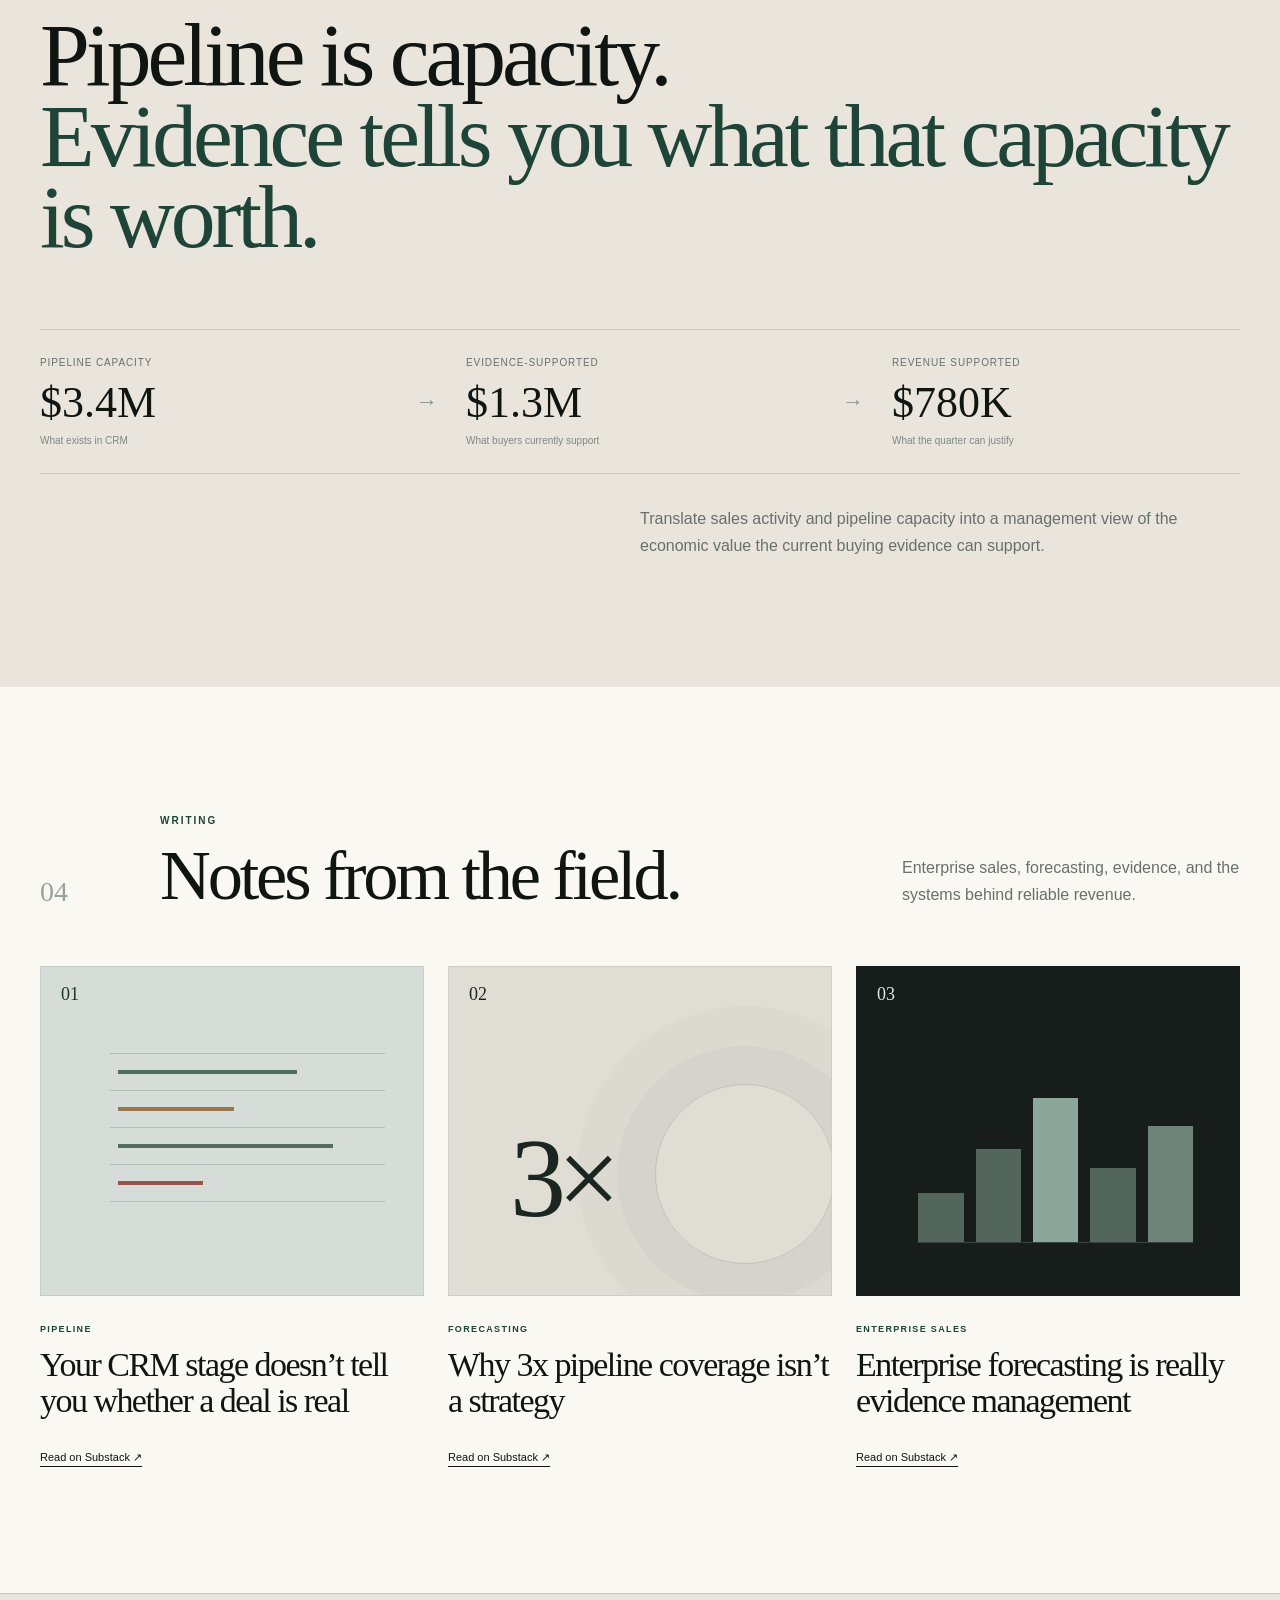
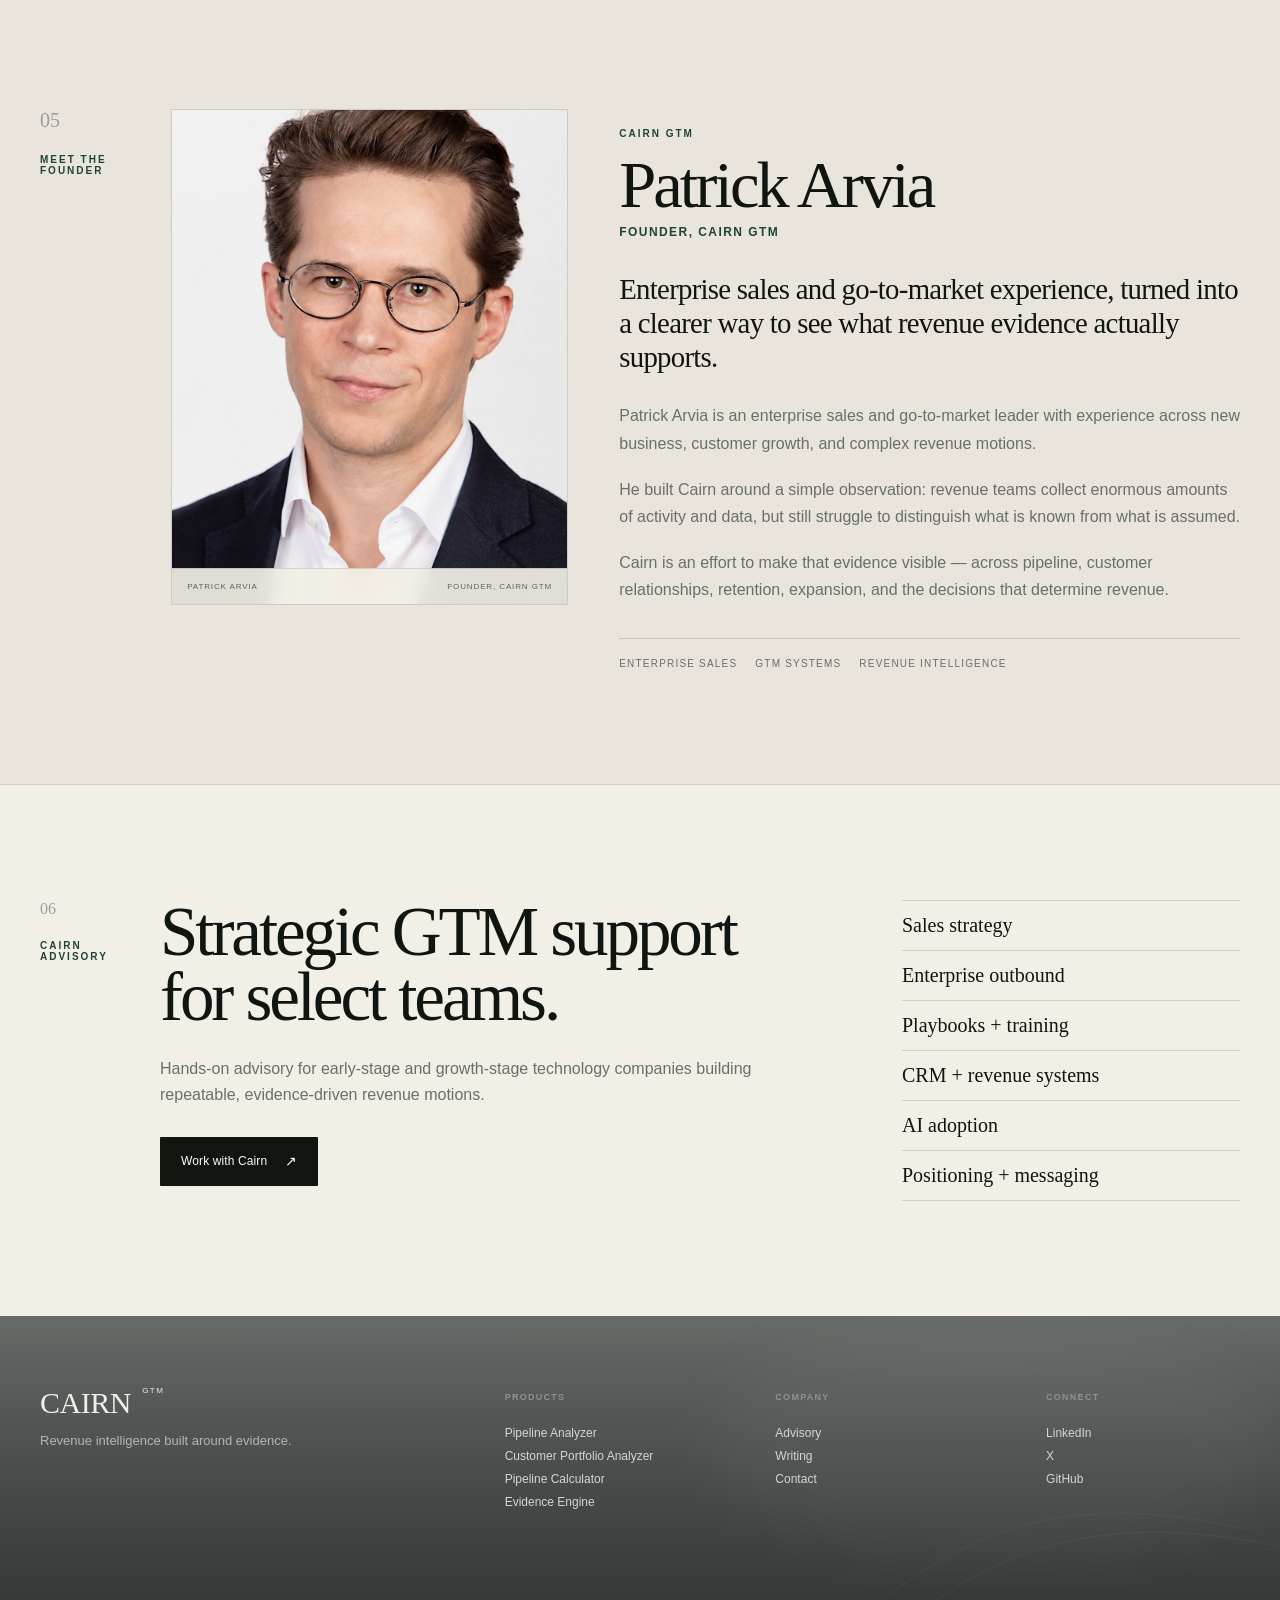
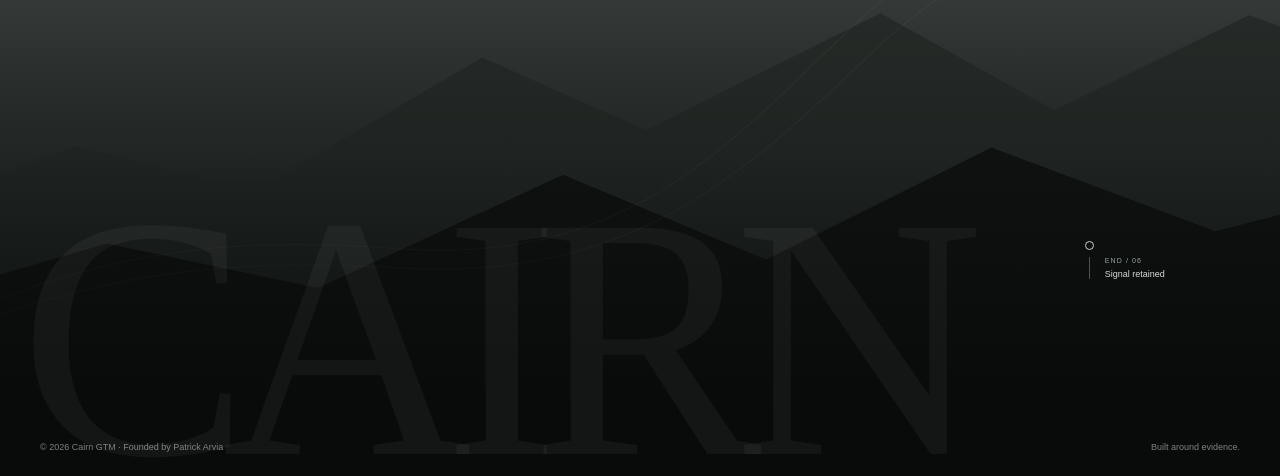
==== commit d5dee11f: "Add Customer Portfolio Analyzer to Cairn site" ====
--- a/index.html
+++ b/index.html
@@ -132,7 +132,8 @@
 .video-frame iframe{display:block;width:100%;height:100%;border:0}
 .product-demo-meta{display:flex;justify-content:space-between;gap:20px;margin-top:13px;font-size:8px;letter-spacing:.12em;text-transform:uppercase;color:#93a099}
 .screen-coordinate{position:absolute;right:22px;top:20px;font-size:7px;letter-spacing:.16em;color:#7d8d84;display:flex;gap:16px}.feature-screen{width:105%;margin-left:0;background:#edeae2;color:var(--ink);box-shadow:-24px 28px 70px rgba(0,0,0,.28);transform:translateX(5%)}.screen-browser{height:34px;display:flex;align-items:center;gap:6px;padding:0 12px;background:#dad7cf;border-bottom:1px solid var(--line)}.screen-browser i{width:7px;height:7px;border-radius:50%;background:#979d99}.screen-browser span{margin-left:7px;font-size:8px;color:#6a716d}.screen-main{padding:22px}.screen-heading{display:flex;justify-content:space-between;align-items:flex-end;padding-bottom:18px;border-bottom:1px solid var(--line)}.screen-heading>div{display:grid;gap:5px}.screen-heading small{font-size:8px;letter-spacing:.14em;color:var(--forest);font-weight:700}.screen-heading strong{font-family:"Iowan Old Style",Georgia,serif;font-size:25px;font-weight:400}.screen-heading>span{font-size:9px;color:var(--muted)}.screen-stats{display:grid;grid-template-columns:repeat(4,1fr);border-bottom:1px solid var(--line)}.screen-stats div{padding:18px 14px;border-right:1px solid var(--line)}.screen-stats div:last-child{border-right:0}.screen-stats small,.screen-stats b{display:block}.screen-stats small{font-size:8px;color:var(--muted)}.screen-stats b{font-family:"Iowan Old Style",Georgia,serif;font-size:24px;font-weight:400;margin-top:7px}.screen-stats div:nth-child(2) b{color:var(--forest)}.screen-stats div:nth-child(n+3) b{color:var(--red)}.screen-row{display:grid;grid-template-columns:1.35fr .7fr .75fr .9fr;gap:8px;padding:12px 8px;border-bottom:1px solid var(--line);font-size:9px;align-items:center}.screen-row.head{font-size:8px;text-transform:uppercase;color:var(--muted);letter-spacing:.06em}.status{width:7px;height:7px;border-radius:50%;display:inline-block;margin-right:6px}.status.good{background:#4b866d}.status.stale{background:#b0874d}.status.bad{background:#a85a4e}
-.product-editorial-grid{display:grid;grid-template-columns:1fr 1fr;gap:20px;margin-top:20px}.editorial-art{height:350px;margin-bottom:28px;position:relative;overflow:hidden;display:flex;align-items:flex-end;padding:28px;border:1px solid rgba(16,21,18,.08)}.art-index{position:absolute;left:24px;top:22px;font-family:"Iowan Old Style",Georgia,serif;font-size:18px;opacity:.7}.calc-art{background:#d8ded9;color:#183026}.calc-grid{position:absolute;inset:0;background-image:linear-gradient(rgba(24,48,38,.08) 1px,transparent 1px),linear-gradient(90deg,rgba(24,48,38,.08) 1px,transparent 1px);background-size:48px 48px}.calc-crosshair{position:absolute;right:18%;top:22%;width:150px;height:150px;border:1px solid rgba(24,48,38,.24);border-radius:50%}.calc-crosshair:before,.calc-crosshair:after{content:"";position:absolute;background:rgba(24,48,38,.2)}.calc-crosshair:before{width:1px;height:210px;left:50%;top:-30px}.calc-crosshair:after{height:1px;width:210px;top:50%;left:-30px}.calc-crosshair i{position:absolute;border-radius:50%;border:1px solid rgba(24,48,38,.2)}.calc-crosshair i:first-child{inset:24px}.calc-crosshair i:last-child{inset:50px}.calc-art strong{position:relative;z-index:2;font-family:"Iowan Old Style",Georgia,serif;font-size:72px;font-weight:400;letter-spacing:-.05em}.calc-art small{position:relative;z-index:2;margin:0 0 10px 18px;font-size:9px;text-transform:uppercase;letter-spacing:.12em}.engine-art{background:#171c19;color:#e6e9e5}.engine-network{position:absolute;inset:58px 28px 26px}.engine-network svg{position:absolute;inset:0;width:100%;height:100%}.engine-network path{fill:none;stroke:#6d7e75;stroke-width:1}.engine-network i{position:absolute;width:9px;height:9px;border:1px solid #a5b6ad;border-radius:50%;background:#171c19;z-index:2}.engine-network i:nth-child(1){left:6%;top:72%}.engine-network i:nth-child(2){left:25%;top:45%}.engine-network i:nth-child(3){left:45%;top:59%}.engine-network i:nth-child(4){left:67%;top:25%}.engine-network i:nth-child(5){right:5%;top:38%;background:#a8bbb1}.engine-art small{position:absolute;right:25px;bottom:24px;font-size:9px;letter-spacing:.12em;text-transform:uppercase}.product-editorial-grid h3{font-size:38px;line-height:1.02;margin:13px 0}.product-editorial-grid article>p:not(.product-index){font-size:13px;line-height:1.6;color:var(--muted);max-width:580px}.title-line{display:flex;align-items:center;gap:12px}.pill{font-size:7px;letter-spacing:.13em;border:1px solid var(--line);padding:5px 7px;border-radius:99px;color:var(--muted)}
+.product-editorial-grid{display:grid;grid-template-columns:repeat(3,minmax(0,1fr));gap:20px;margin-top:20px}.editorial-art{height:350px;margin-bottom:28px;position:relative;overflow:hidden;display:flex;align-items:flex-end;padding:28px;border:1px solid rgba(16,21,18,.08)}.art-index{position:absolute;left:24px;top:22px;font-family:"Iowan Old Style",Georgia,serif;font-size:18px;opacity:.7}.calc-art{background:#d8ded9;color:#183026}.calc-grid{position:absolute;inset:0;background-image:linear-gradient(rgba(24,48,38,.08) 1px,transparent 1px),linear-gradient(90deg,rgba(24,48,38,.08) 1px,transparent 1px);background-size:48px 48px}.calc-crosshair{position:absolute;right:18%;top:22%;width:150px;height:150px;border:1px solid rgba(24,48,38,.24);border-radius:50%}.calc-crosshair:before,.calc-crosshair:after{content:"";position:absolute;background:rgba(24,48,38,.2)}.calc-crosshair:before{width:1px;height:210px;left:50%;top:-30px}.calc-crosshair:after{height:1px;width:210px;top:50%;left:-30px}.calc-crosshair i{position:absolute;border-radius:50%;border:1px solid rgba(24,48,38,.2)}.calc-crosshair i:first-child{inset:24px}.calc-crosshair i:last-child{inset:50px}.calc-art strong{position:relative;z-index:2;font-family:"Iowan Old Style",Georgia,serif;font-size:72px;font-weight:400;letter-spacing:-.05em}.calc-art small{position:relative;z-index:2;margin:0 0 10px 18px;font-size:9px;text-transform:uppercase;letter-spacing:.12em}.portfolio-art{background:#e2ded3;color:#1c342b}.portfolio-stack{position:absolute;left:28px;right:28px;top:66px;display:grid;gap:9px}.portfolio-line{display:grid;grid-template-columns:1fr auto;gap:12px;align-items:center;padding:11px 12px;background:rgba(250,249,244,.72);border:1px solid rgba(28,52,43,.12)}.portfolio-line span{font-size:9px;letter-spacing:.03em}.portfolio-line b{font-size:8px;letter-spacing:.08em;text-transform:uppercase}.portfolio-line.risk b{color:#985348}.portfolio-line.watch b{color:#8a642c}.portfolio-line.growth b{color:#2f6753}.portfolio-art>small{position:relative;z-index:2;font-size:9px;letter-spacing:.12em;text-transform:uppercase}.portfolio-art>strong{position:absolute;right:26px;bottom:20px;font-family:"Iowan Old Style",Georgia,serif;font-size:44px;font-weight:400;letter-spacing:-.04em}
+.engine-art{background:#171c19;color:#e6e9e5}.engine-network{position:absolute;inset:58px 28px 26px}.engine-network svg{position:absolute;inset:0;width:100%;height:100%}.engine-network path{fill:none;stroke:#6d7e75;stroke-width:1}.engine-network i{position:absolute;width:9px;height:9px;border:1px solid #a5b6ad;border-radius:50%;background:#171c19;z-index:2}.engine-network i:nth-child(1){left:6%;top:72%}.engine-network i:nth-child(2){left:25%;top:45%}.engine-network i:nth-child(3){left:45%;top:59%}.engine-network i:nth-child(4){left:67%;top:25%}.engine-network i:nth-child(5){right:5%;top:38%;background:#a8bbb1}.engine-art small{position:absolute;right:25px;bottom:24px;font-size:9px;letter-spacing:.12em;text-transform:uppercase}.product-editorial-grid h3{font-size:38px;line-height:1.02;margin:13px 0}.product-editorial-grid article>p:not(.product-index){font-size:13px;line-height:1.6;color:var(--muted);max-width:580px}.title-line{display:flex;align-items:center;gap:12px}.pill{font-size:7px;letter-spacing:.13em;border:1px solid var(--line);padding:5px 7px;border-radius:99px;color:var(--muted)}
 
 .model{display:grid;grid-template-columns:.72fr 1.28fr;min-height:860px;background:var(--night);color:#eef1ec}.model-visual{position:relative;overflow:hidden;min-height:860px;background:linear-gradient(160deg,#18221e,#0d1412 64%,#0a0f0d)}.model-grid{position:absolute;inset:0;background-image:linear-gradient(rgba(227,236,231,.05) 1px,transparent 1px),linear-gradient(90deg,rgba(227,236,231,.05) 1px,transparent 1px);background-size:54px 54px}.model-rings{position:absolute;width:650px;height:650px;left:50%;top:48%;transform:translate(-50%,-50%);border:1px solid rgba(203,219,210,.12);border-radius:50%;box-shadow:0 0 0 78px rgba(203,219,210,.025),0 0 0 156px rgba(203,219,210,.02),0 0 0 234px rgba(203,219,210,.012)}.model-rings:before,.model-rings:after{content:"";position:absolute;background:rgba(203,219,210,.12)}.model-rings:before{height:1px;width:120%;left:-10%;top:50%}.model-rings:after{width:1px;height:120%;top:-10%;left:50%}.model-route{position:absolute;width:42%;height:42%;left:28%;top:28%;border-top:1px solid rgba(211,225,216,.32);border-right:1px solid rgba(211,225,216,.32);transform:skew(-20deg) rotate(10deg)}.model-route:before{content:"";position:absolute;width:67%;height:44%;left:-44%;top:36%;border-top:1px dashed rgba(211,225,216,.25);transform:rotate(-31deg)}.model-label{position:absolute;left:25px;top:23px;z-index:4;font-size:8px;letter-spacing:.17em;text-transform:uppercase;color:#9ca9a2}.map-node{position:absolute;z-index:5;display:grid;gap:6px;font-size:8px;letter-spacing:.11em;color:#9caaa2;text-transform:uppercase}.map-node i{width:11px;height:11px;border:1px solid #a7b9af;border-radius:50%;background:#0e1512;box-shadow:0 0 0 5px rgba(167,185,175,.04)}.m1{left:18%;top:66%}.m2{left:38%;top:45%}.m3{left:59%;top:52%}.m4{right:17%;top:27%}.m4 i{background:#a8bbb1}.model-reading{position:absolute;left:24px;bottom:25px;z-index:5;width:190px;padding-top:14px;border-top:1px solid rgba(255,255,255,.18);display:grid;gap:5px}.model-reading span{font-size:7px;letter-spacing:.16em;color:#8e9d95}.model-reading strong{font-family:"Iowan Old Style",Georgia,serif;font-size:28px;font-weight:400}.model-reading small{font-size:9px;color:#a8b4ae}.model-content{padding:clamp(58px,6vw,92px)}.model-intro{max-width:800px;margin-bottom:60px}.model-intro .eyebrow{color:#9db2a7}.model-intro h2{font-size:clamp(52px,5vw,82px);line-height:.94;margin:20px 0 23px}.model-intro h2 em{color:#a9beb2}.model-intro>p:last-child{color:#b8c4bd;line-height:1.6;font-size:14px}.model-list{border-top:1px solid var(--line-light)}.model-list article{display:grid;grid-template-columns:52px 1fr auto;gap:20px;align-items:center;padding:24px 0;border-bottom:1px solid var(--line-light)}.model-list article>span{font-family:"Iowan Old Style",Georgia,serif;color:#8da095}.model-list h3{font-size:27px;margin-bottom:6px}.model-list p{margin:0;color:#aebbb4;font-size:12px;line-height:1.55}.model-list b{font-size:8px;letter-spacing:.13em;color:#a9b7af;font-weight:600;white-space:nowrap}
 
@@ -591,7 +592,7 @@
       <div class="section-intro" data-reveal>
         <span class="section-index">02</span>
         <div><p class="eyebrow">PRODUCTS</p><h2>Tools for the decisions<br>behind the number.</h2></div>
-        <p>Start with the pipeline you already have. Cairn turns it into a clearer view of assumption exposure, buying evidence, and what the forecast can support.</p>
+        <p>Start with the revenue data you already have. Cairn turns pipeline and customer portfolio exports into clearer views of evidence, risk, concentration, and the next action required.</p>
       </div>
 
       <article class="feature-product" data-reveal>
@@ -669,12 +670,27 @@
           <a class="text-link" href="https://patrickarvia.github.io/cairn-pipeline-calculator/" target="_blank" rel="noopener noreferrer">Try the calculator <span>↗</span></a>
         </article>
         <article data-reveal>
+          <div class="editorial-art portfolio-art">
+            <span class="art-index">03</span>
+            <div class="portfolio-stack">
+              <div class="portfolio-line risk"><span>Summit Manufacturing</span><b>Critical</b></div>
+              <div class="portfolio-line watch"><span>Northstar Logistics</span><b>Watch</b></div>
+              <div class="portfolio-line growth"><span>BluePeak Foods</span><b>Expansion</b></div>
+            </div>
+            <small>Customer portfolio</small><strong>$3.0M</strong>
+          </div>
+          <p class="product-index">03 / CUSTOMER PORTFOLIO ANALYZER</p>
+          <h3>See which customers need attention before the renewal does.</h3>
+          <p>Upload a CSV or Excel customer portfolio to surface renewal exposure, account risk, concentration, expansion signals, and the next customer action.</p>
+          <a class="text-link" href="/portfolio-analyzer">Open Portfolio Analyzer <span>↗</span></a>
+        </article>
+        <article data-reveal>
           <div class="editorial-art engine-art">
-            <span class="art-index">03</span>
+            <span class="art-index">04</span>
             <div class="engine-network"><i></i><i></i><i></i><i></i><i></i><svg viewBox="0 0 500 230" preserveAspectRatio="none"><path d="M35 172L128 110L224 142L333 63L464 92"/><path d="M128 110L171 48M224 142L283 196M333 63L389 174"/></svg></div>
             <small>Continuous evidence</small>
           </div>
-          <div class="title-line"><p class="product-index">03 / EVIDENCE ENGINE</p><span class="pill">COMING SOON</span></div>
+          <div class="title-line"><p class="product-index">04 / EVIDENCE ENGINE</p><span class="pill">COMING SOON</span></div>
           <h3>Continuously audit what your pipeline actually supports.</h3>
           <p>An always-on evidence layer across CRM, calls, emails, and buyer activity.</p>
           <a class="text-link" href="#model">Explore the model <span>↓</span></a>
@@ -785,7 +801,7 @@
     </div>
     <div class="footer-content">
       <div class="footer-brand"><a class="wordmark footer-mark" href="#top">CAIRN <span>GTM</span></a><p>Revenue intelligence built around evidence.</p></div>
-      <div><h4>Products</h4><a href="https://cairn-pipeline-analyzer.vercel.app/" target="_blank" rel="noopener noreferrer">Pipeline Analyzer</a><a href="https://patrickarvia.github.io/cairn-pipeline-calculator/" target="_blank" rel="noopener noreferrer">Pipeline Calculator</a><a href="#model">Evidence Engine</a></div>
+      <div><h4>Products</h4><a href="https://cairn-pipeline-analyzer.vercel.app/" target="_blank" rel="noopener noreferrer">Pipeline Analyzer</a><a href="/portfolio-analyzer">Customer Portfolio Analyzer</a><a href="https://patrickarvia.github.io/cairn-pipeline-calculator/" target="_blank" rel="noopener noreferrer">Pipeline Calculator</a><a href="#model">Evidence Engine</a></div>
       <div><h4>Company</h4><a href="#advisory">Advisory</a><a href="#writing">Writing</a><a href="mailto:patrick@cairngtm.com">Contact</a></div>
       <div><h4>Connect</h4><a href="https://www.linkedin.com/company/cairn-gtm/" target="_blank" rel="noopener noreferrer">LinkedIn</a><a href="https://x.com/CairnGTM" target="_blank" rel="noopener noreferrer">X</a><a href="https://github.com/patrickarvia" target="_blank" rel="noopener noreferrer">GitHub</a></div>
     </div>
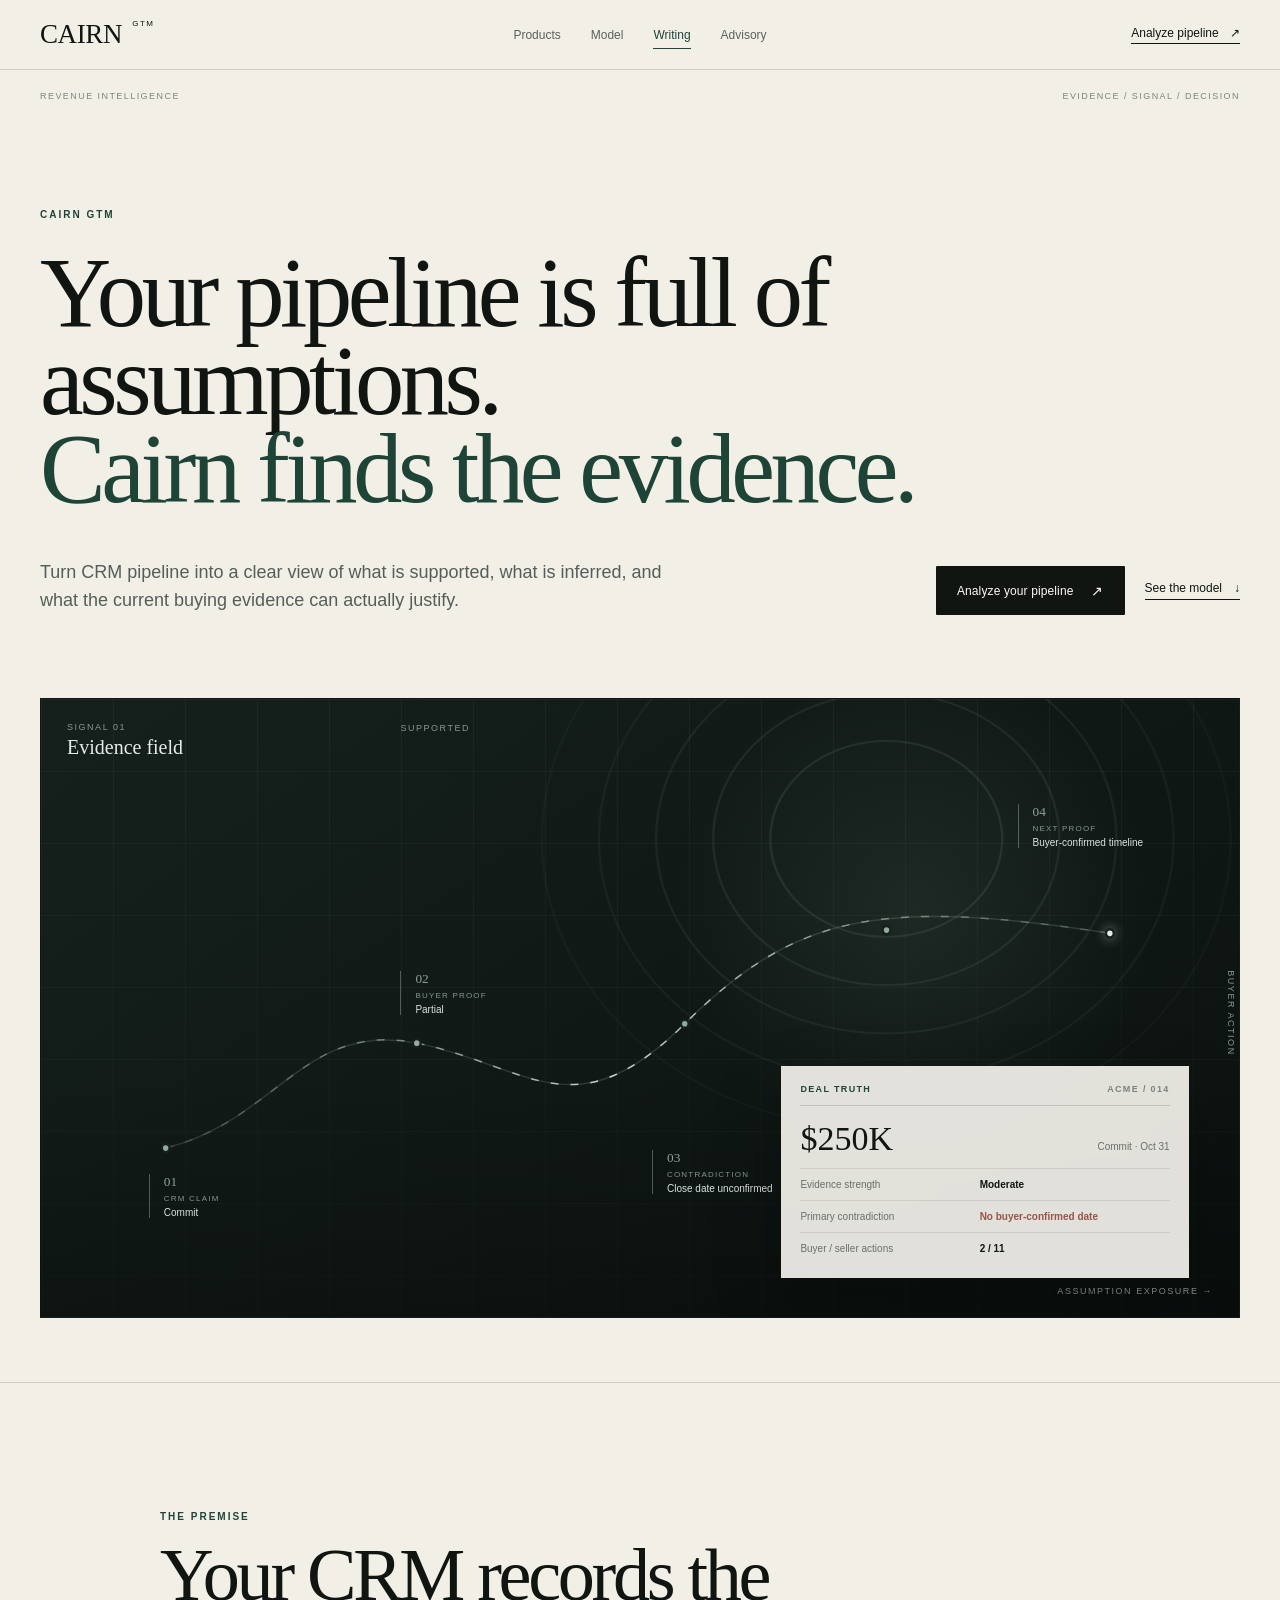
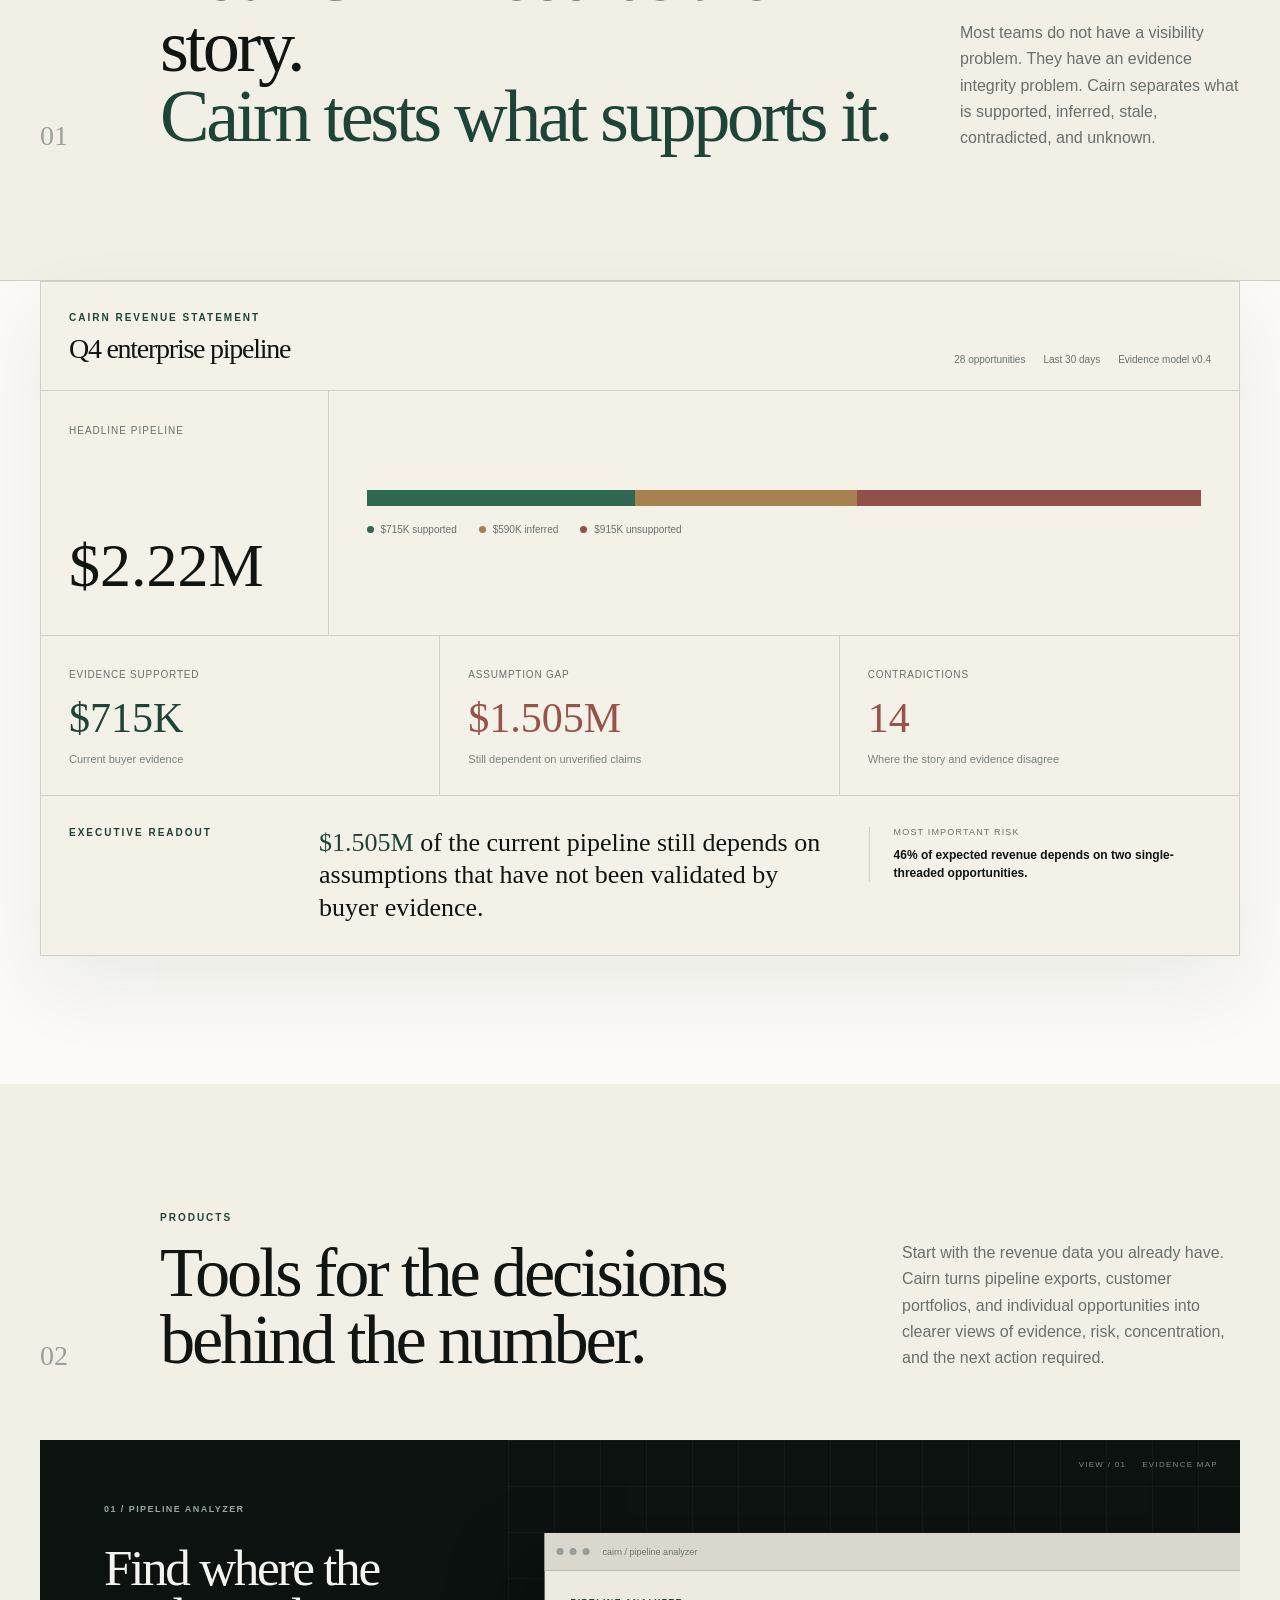
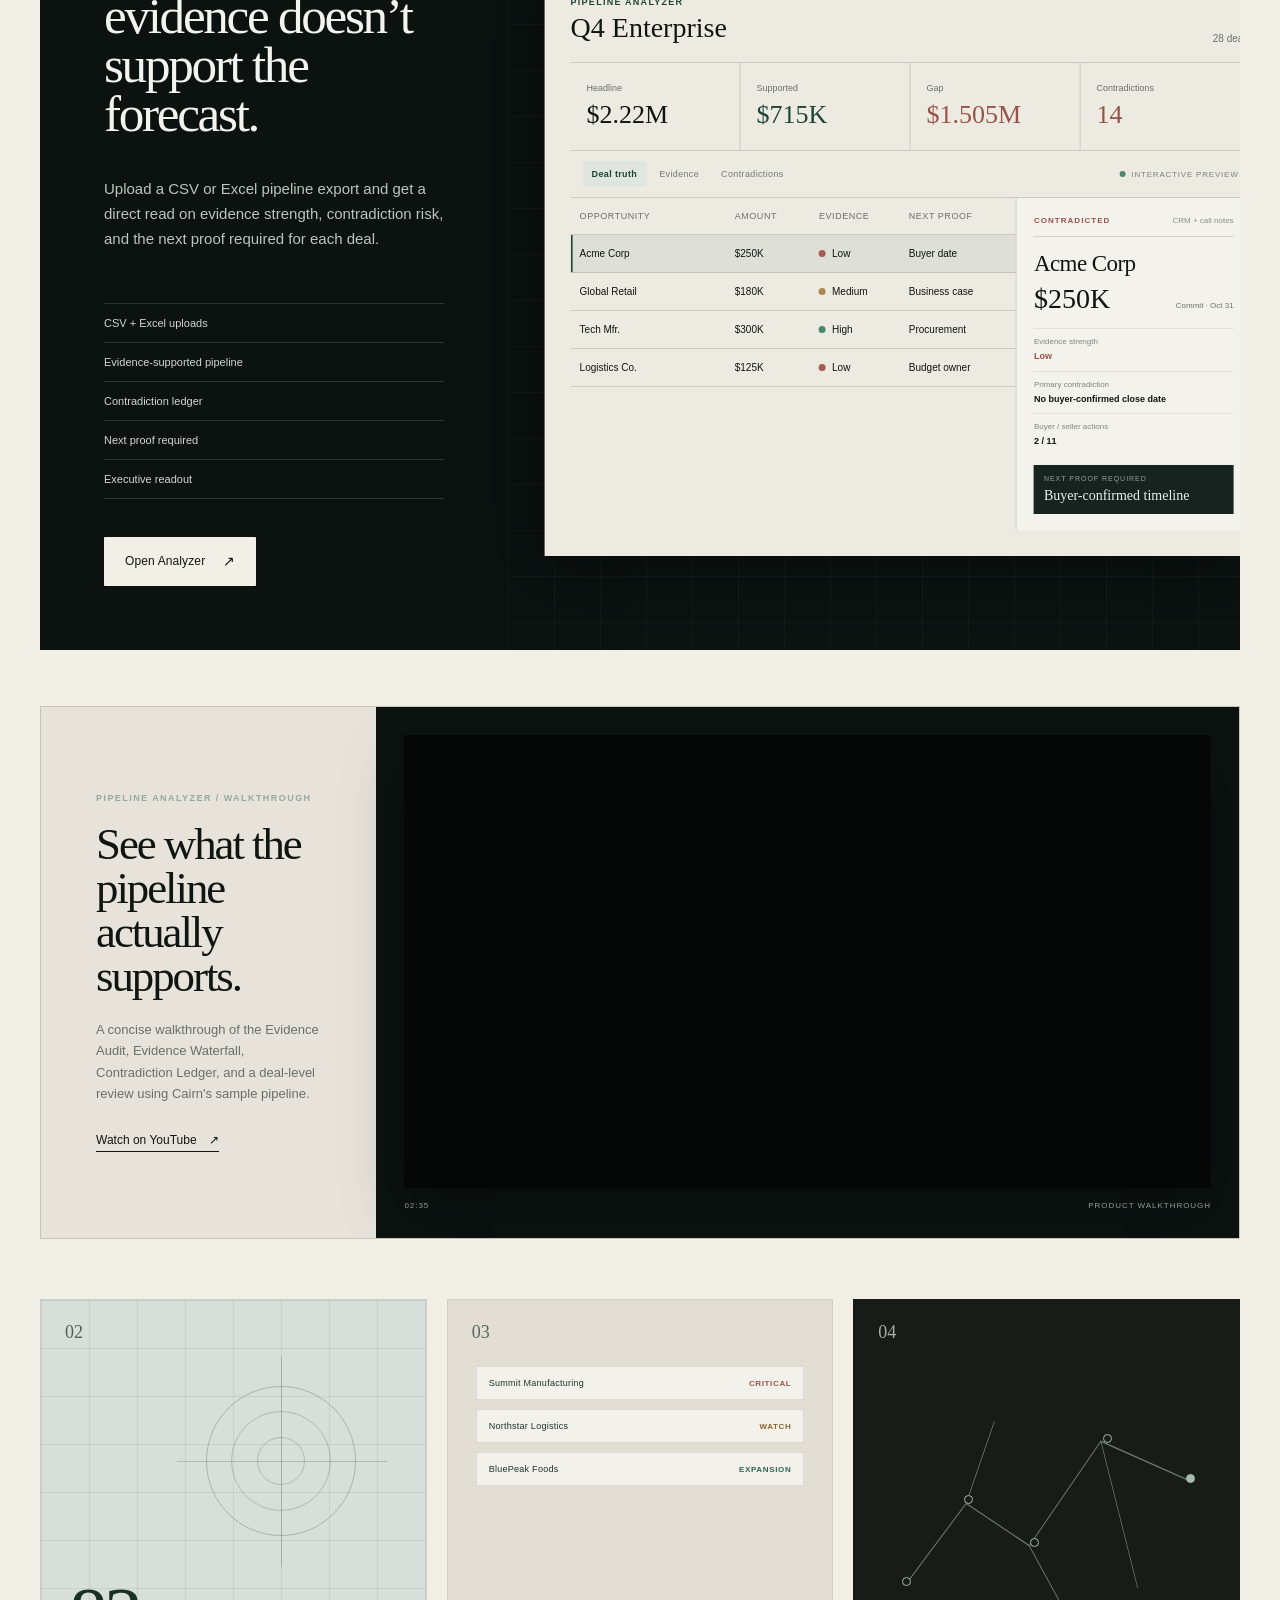
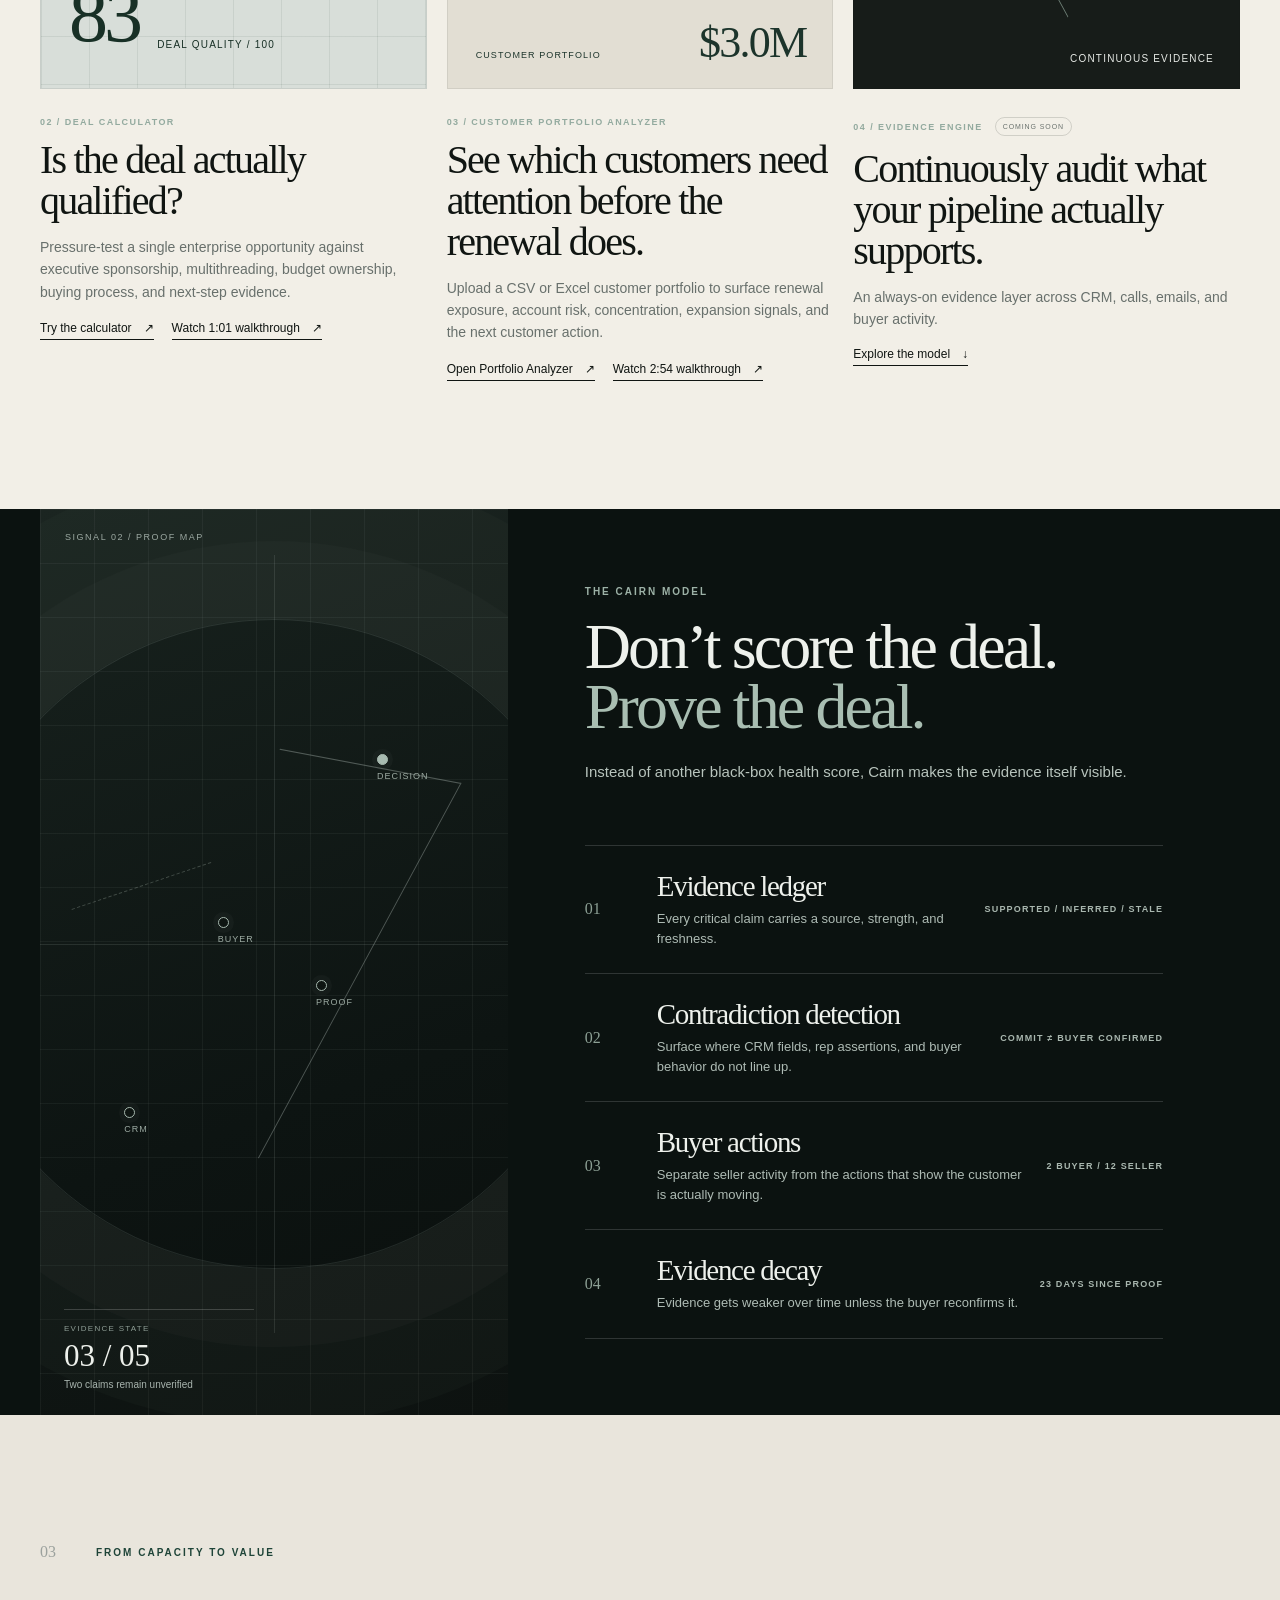
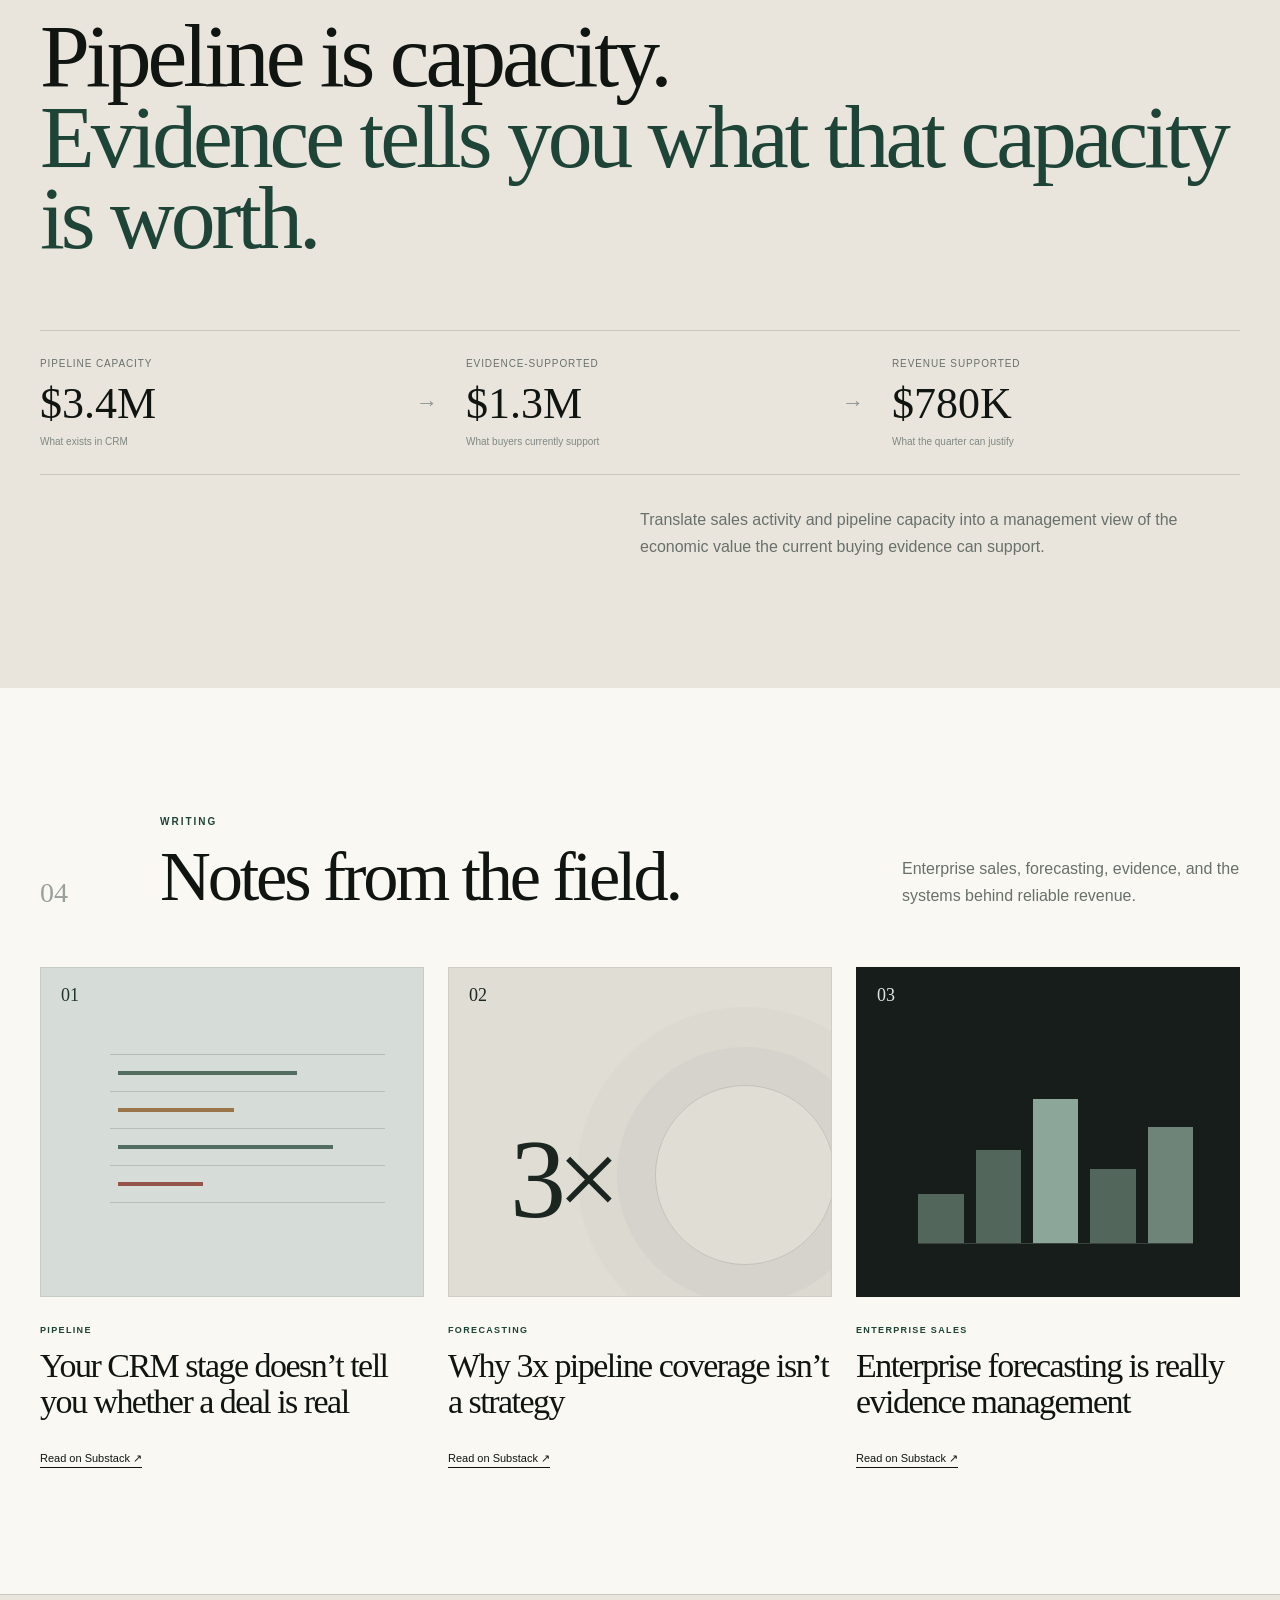
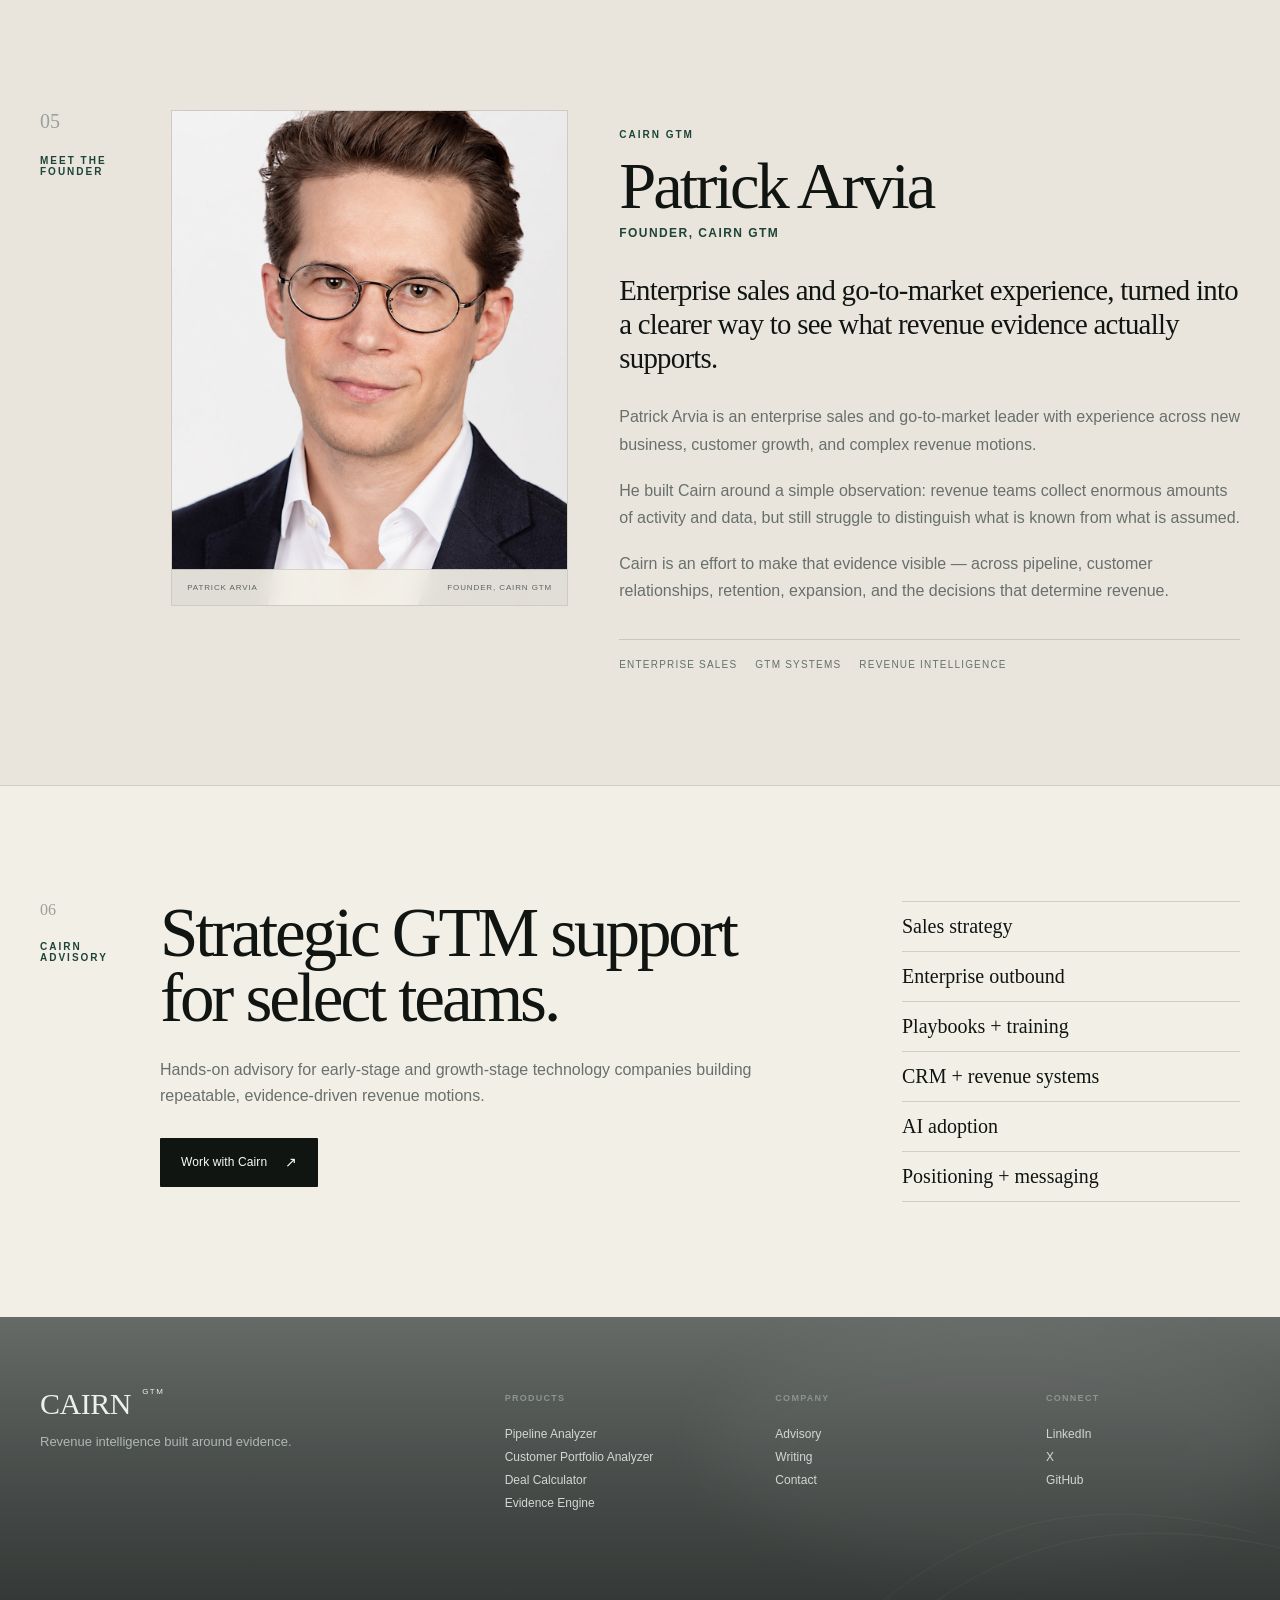
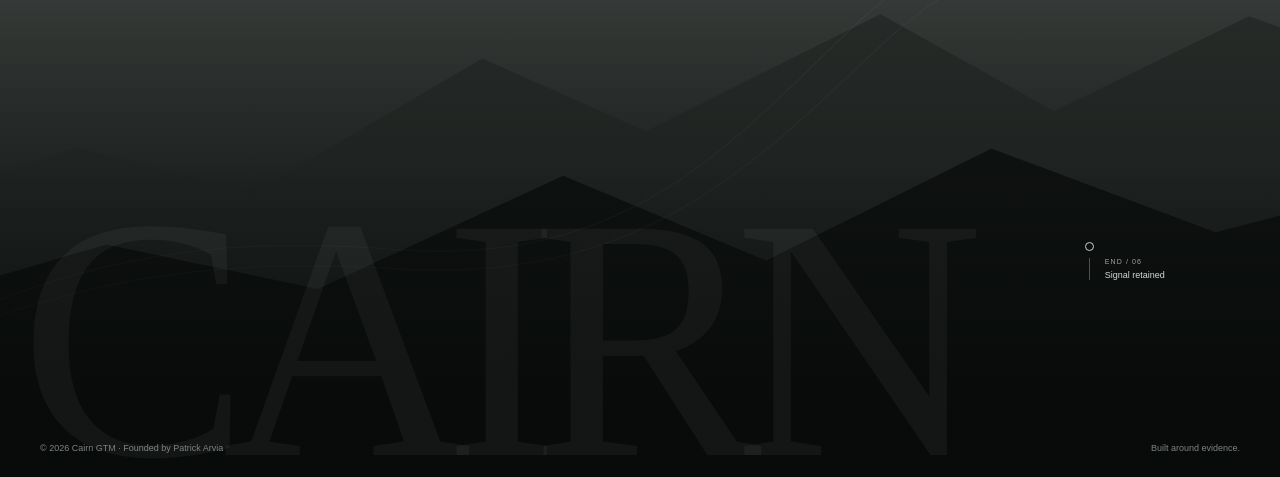
==== commit abbeada4: "Add product walkthrough links and align Deal Calculator" ====
--- a/index.html
+++ b/index.html
@@ -91,6 +91,7 @@
 .section-index{font-family:"Iowan Old Style",Georgia,serif;font-size:24px;color:#9aa09c}
 .button{display:inline-flex;align-items:center;justify-content:center;gap:18px;min-height:47px;padding:0 18px;border:1px solid transparent;border-radius:1px;font-size:11px;letter-spacing:.01em;transition:.25s ease}.button span{font-size:14px}.button-dark{background:var(--ink);color:var(--white)}.button-dark:hover{background:var(--forest)}.button-paper{background:var(--paper);color:var(--ink)}.button-paper:hover{background:var(--white)}
 .text-link{font-size:11px;border-bottom:1px solid currentColor;padding-bottom:4px;display:inline-flex;gap:12px;align-items:center}
+.product-links{display:flex;align-items:center;gap:18px;flex-wrap:wrap;margin-top:18px}
 [data-reveal]{opacity:0;transform:translateY(18px);transition:opacity .7s ease,transform .7s ease}[data-reveal].is-visible{opacity:1;transform:none}
 
 .site-header{height:70px;padding:0 clamp(20px,5.3vw,86px);display:grid;grid-template-columns:1fr auto 1fr;align-items:center;border-bottom:1px solid var(--line);background:rgba(242,239,231,.91);backdrop-filter:blur(18px);position:sticky;top:0;z-index:50}
@@ -592,7 +593,7 @@
       <div class="section-intro" data-reveal>
         <span class="section-index">02</span>
         <div><p class="eyebrow">PRODUCTS</p><h2>Tools for the decisions<br>behind the number.</h2></div>
-        <p>Start with the revenue data you already have. Cairn turns pipeline and customer portfolio exports into clearer views of evidence, risk, concentration, and the next action required.</p>
+        <p>Start with the revenue data you already have. Cairn turns pipeline exports, customer portfolios, and individual opportunities into clearer views of evidence, risk, concentration, and the next action required.</p>
       </div>
 
       <article class="feature-product" data-reveal>
@@ -662,12 +663,15 @@
             <span class="art-index">02</span>
             <div class="calc-grid"></div>
             <div class="calc-crosshair"><i></i><i></i></div>
-            <strong>$2.67M</strong><small>Required pipeline</small>
+            <strong>83</strong><small>Deal quality / 100</small>
           </div>
-          <p class="product-index">02 / PIPELINE CALCULATOR</p>
-          <h3>Know what it takes to hit the number.</h3>
-          <p>Model required pipeline from target, deal size, and win rate without pretending a coverage multiple is a strategy.</p>
-          <a class="text-link" href="https://patrickarvia.github.io/cairn-pipeline-calculator/" target="_blank" rel="noopener noreferrer">Try the calculator <span>↗</span></a>
+          <p class="product-index">02 / DEAL CALCULATOR</p>
+          <h3>Is the deal actually qualified?</h3>
+          <p>Pressure-test a single enterprise opportunity against executive sponsorship, multithreading, budget ownership, buying process, and next-step evidence.</p>
+          <div class="product-links">
+            <a class="text-link" href="https://patrickarvia.github.io/cairn-pipeline-calculator/" target="_blank" rel="noopener noreferrer">Try the calculator <span>↗</span></a>
+            <a class="text-link" href="https://www.youtube.com/@patrickarvia/search?query=Cairn%20Deal%20Calculator" target="_blank" rel="noopener noreferrer">Watch 1:01 walkthrough <span>↗</span></a>
+          </div>
         </article>
         <article data-reveal>
           <div class="editorial-art portfolio-art">
@@ -682,7 +686,10 @@
           <p class="product-index">03 / CUSTOMER PORTFOLIO ANALYZER</p>
           <h3>See which customers need attention before the renewal does.</h3>
           <p>Upload a CSV or Excel customer portfolio to surface renewal exposure, account risk, concentration, expansion signals, and the next customer action.</p>
-          <a class="text-link" href="/portfolio-analyzer">Open Portfolio Analyzer <span>↗</span></a>
+          <div class="product-links">
+            <a class="text-link" href="/portfolio-analyzer">Open Portfolio Analyzer <span>↗</span></a>
+            <a class="text-link" href="https://www.youtube.com/@patrickarvia/search?query=Cairn%20Customer%20Portfolio%20Analyzer" target="_blank" rel="noopener noreferrer">Watch 2:54 walkthrough <span>↗</span></a>
+          </div>
         </article>
         <article data-reveal>
           <div class="editorial-art engine-art">
@@ -801,7 +808,7 @@
     </div>
     <div class="footer-content">
       <div class="footer-brand"><a class="wordmark footer-mark" href="#top">CAIRN <span>GTM</span></a><p>Revenue intelligence built around evidence.</p></div>
-      <div><h4>Products</h4><a href="https://cairn-pipeline-analyzer.vercel.app/" target="_blank" rel="noopener noreferrer">Pipeline Analyzer</a><a href="/portfolio-analyzer">Customer Portfolio Analyzer</a><a href="https://patrickarvia.github.io/cairn-pipeline-calculator/" target="_blank" rel="noopener noreferrer">Pipeline Calculator</a><a href="#model">Evidence Engine</a></div>
+      <div><h4>Products</h4><a href="https://cairn-pipeline-analyzer.vercel.app/" target="_blank" rel="noopener noreferrer">Pipeline Analyzer</a><a href="/portfolio-analyzer">Customer Portfolio Analyzer</a><a href="https://patrickarvia.github.io/cairn-pipeline-calculator/" target="_blank" rel="noopener noreferrer">Deal Calculator</a><a href="#model">Evidence Engine</a></div>
       <div><h4>Company</h4><a href="#advisory">Advisory</a><a href="#writing">Writing</a><a href="mailto:patrick@cairngtm.com">Contact</a></div>
       <div><h4>Connect</h4><a href="https://www.linkedin.com/company/cairn-gtm/" target="_blank" rel="noopener noreferrer">LinkedIn</a><a href="https://x.com/CairnGTM" target="_blank" rel="noopener noreferrer">X</a><a href="https://github.com/patrickarvia" target="_blank" rel="noopener noreferrer">GitHub</a></div>
     </div>
